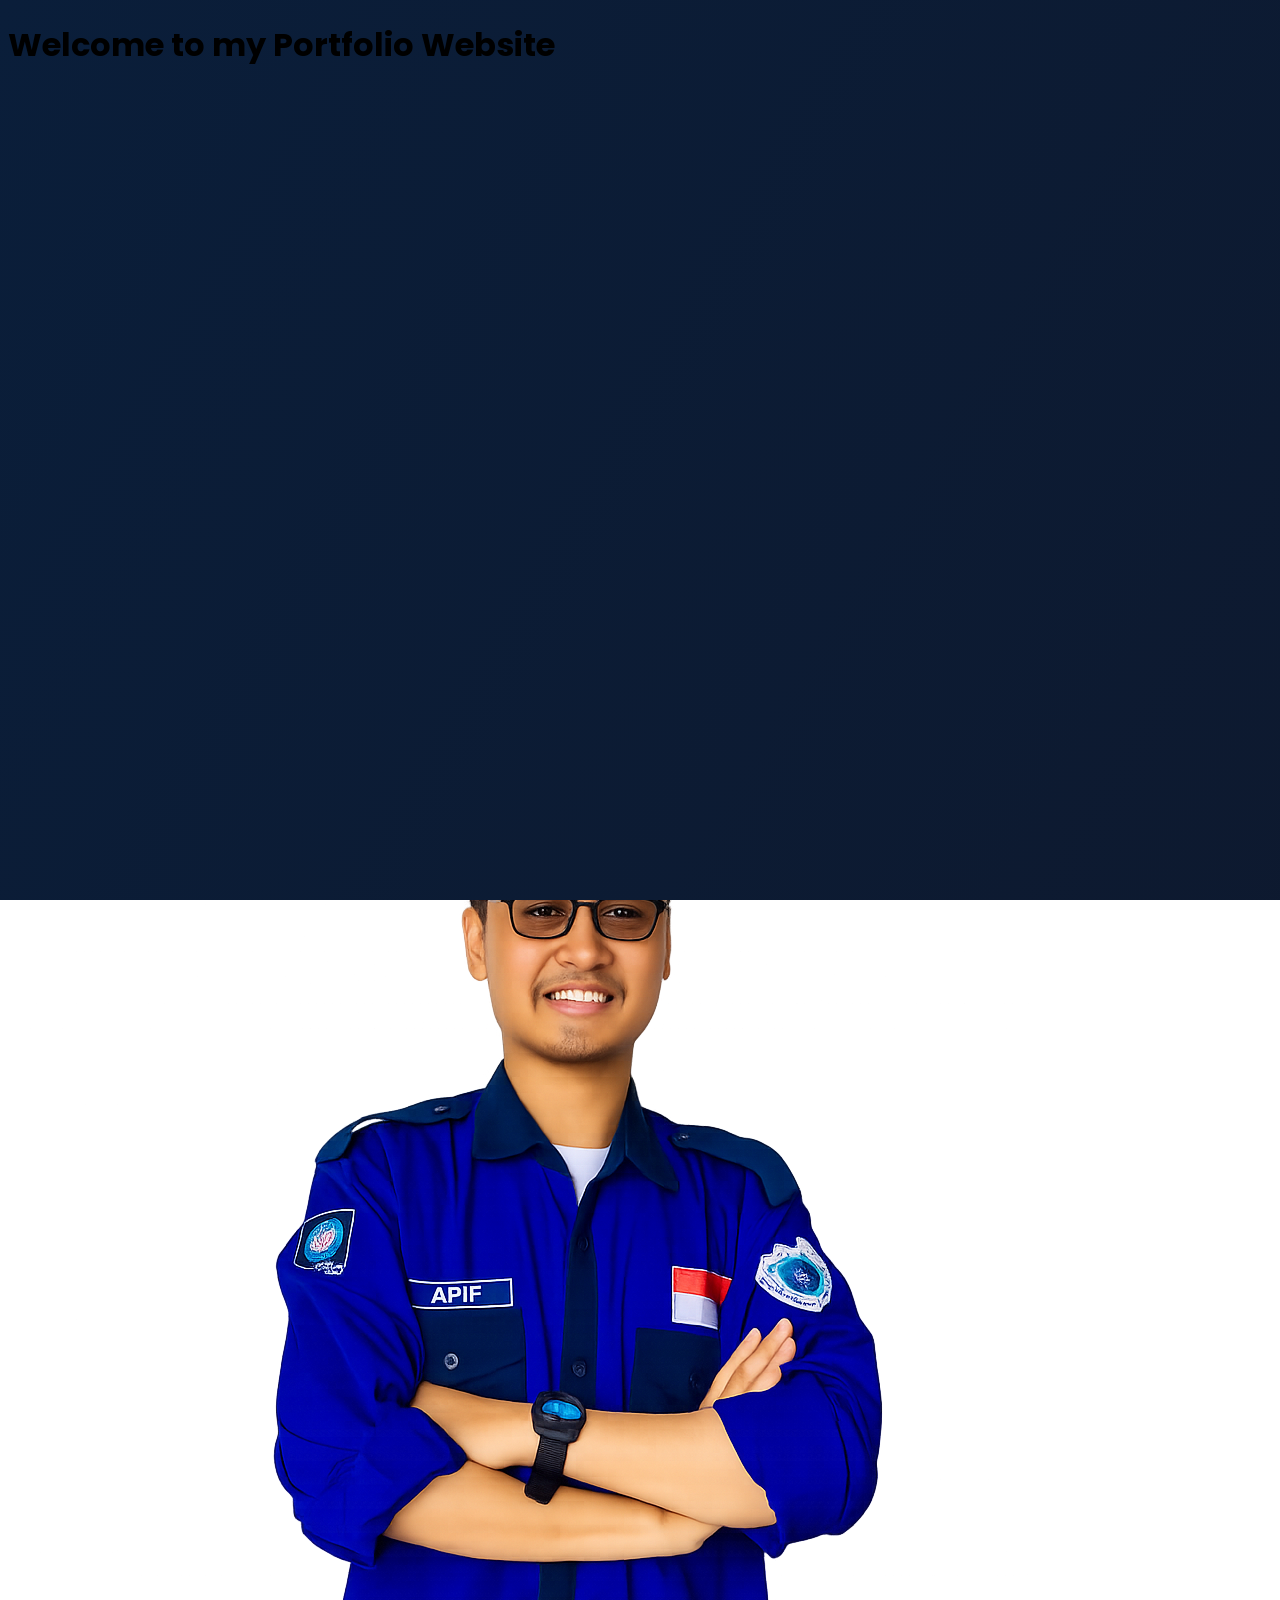
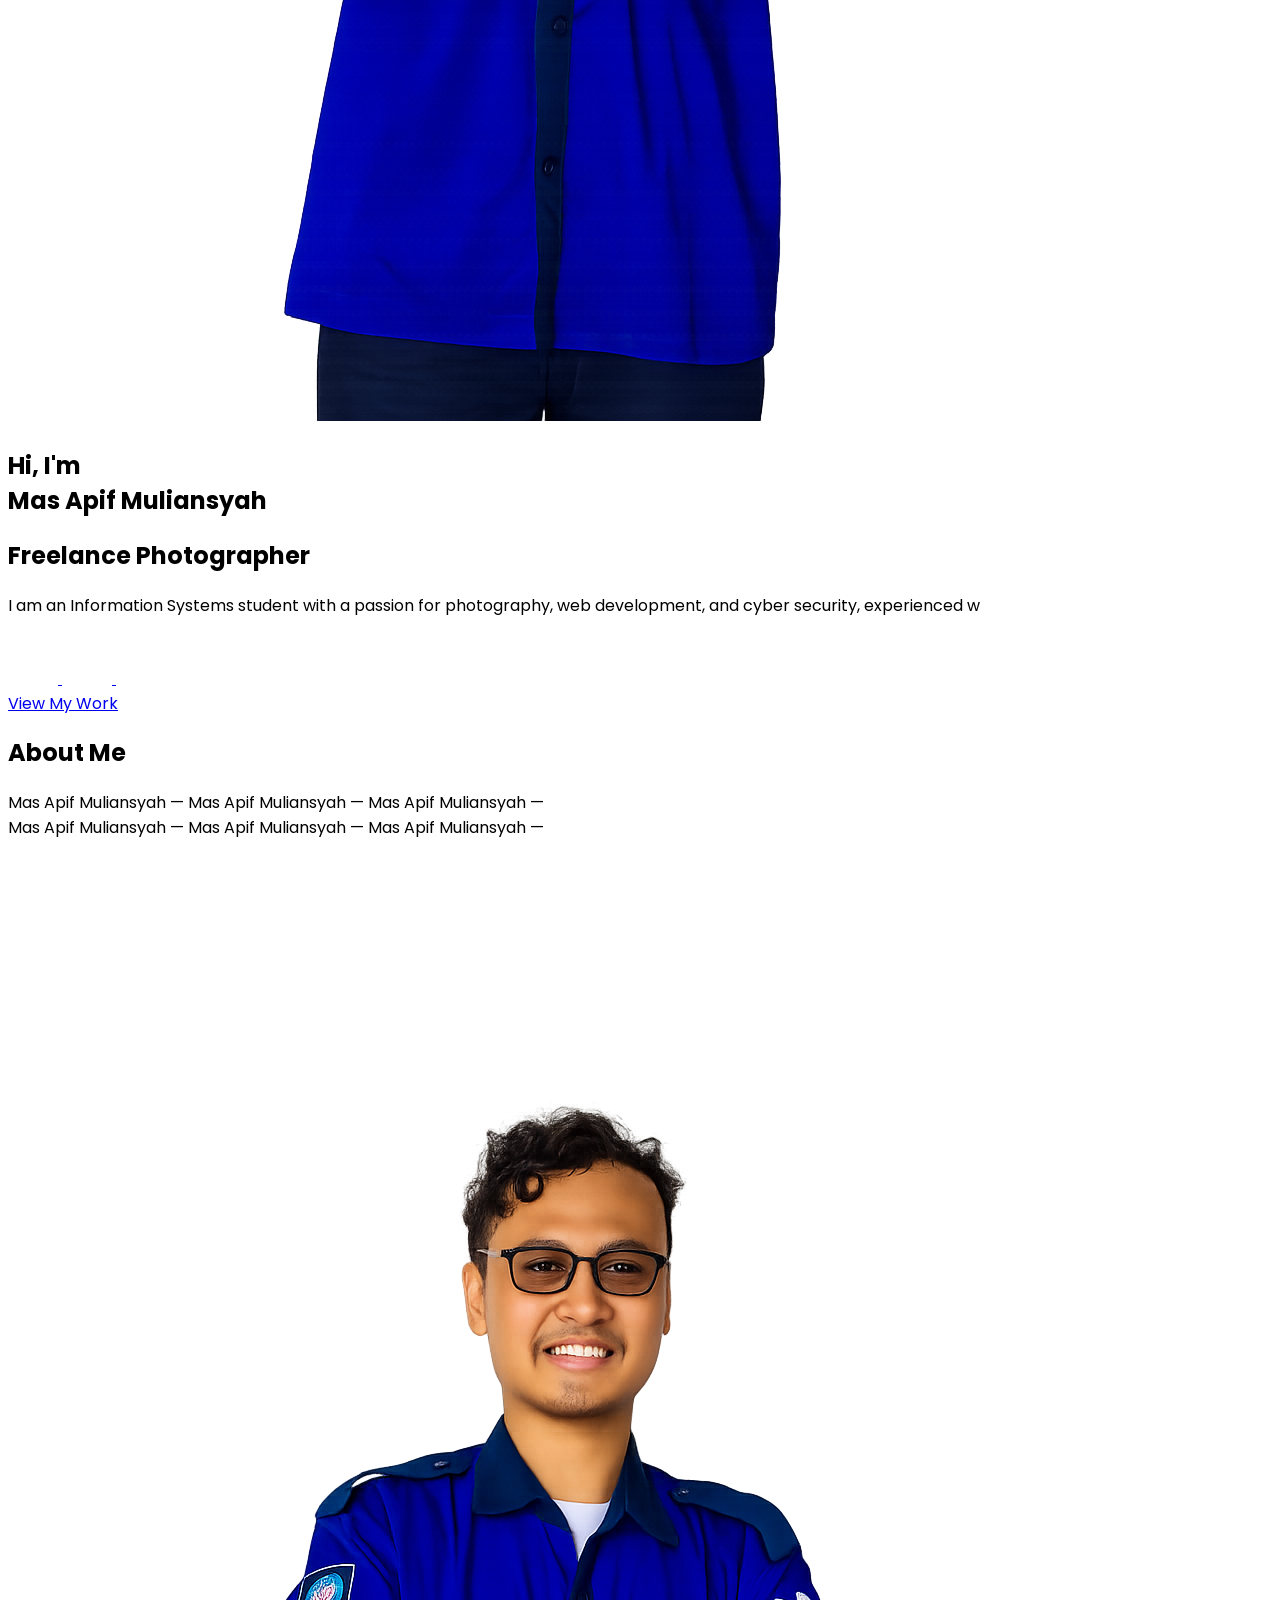
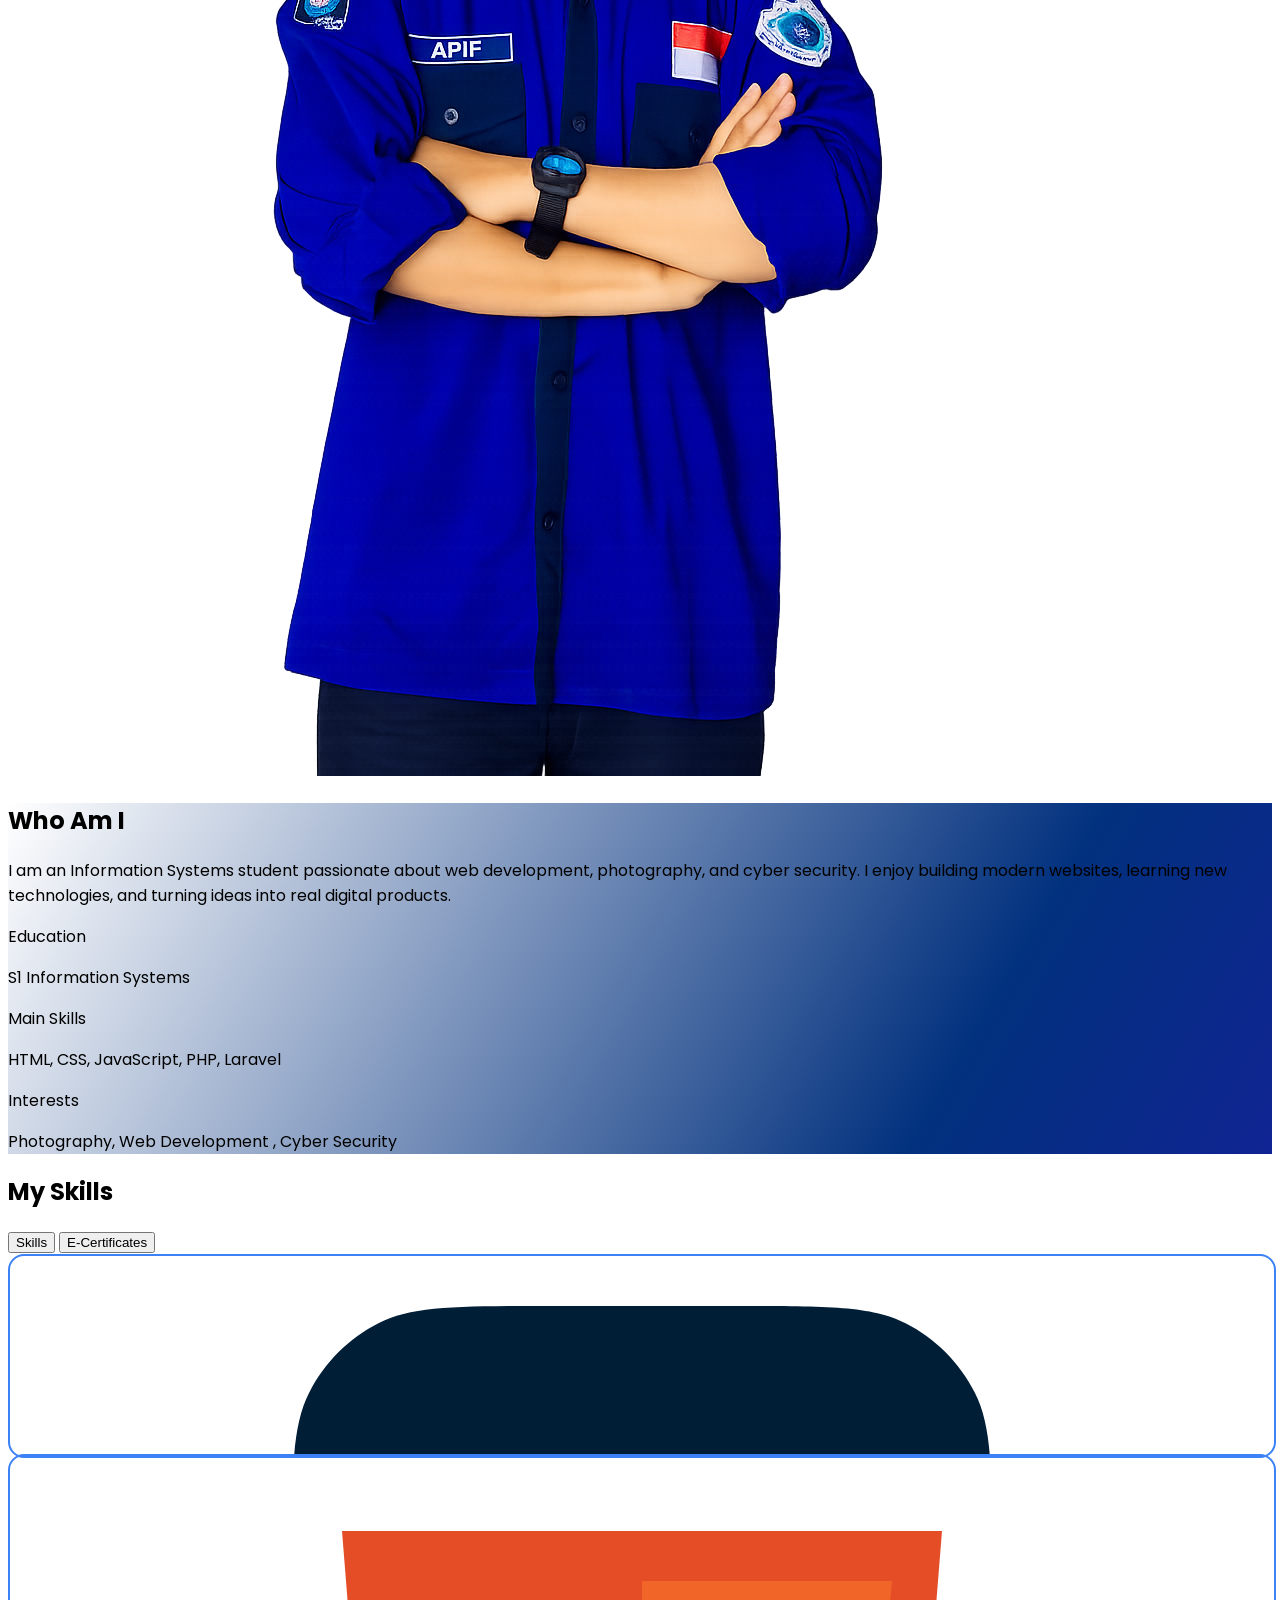
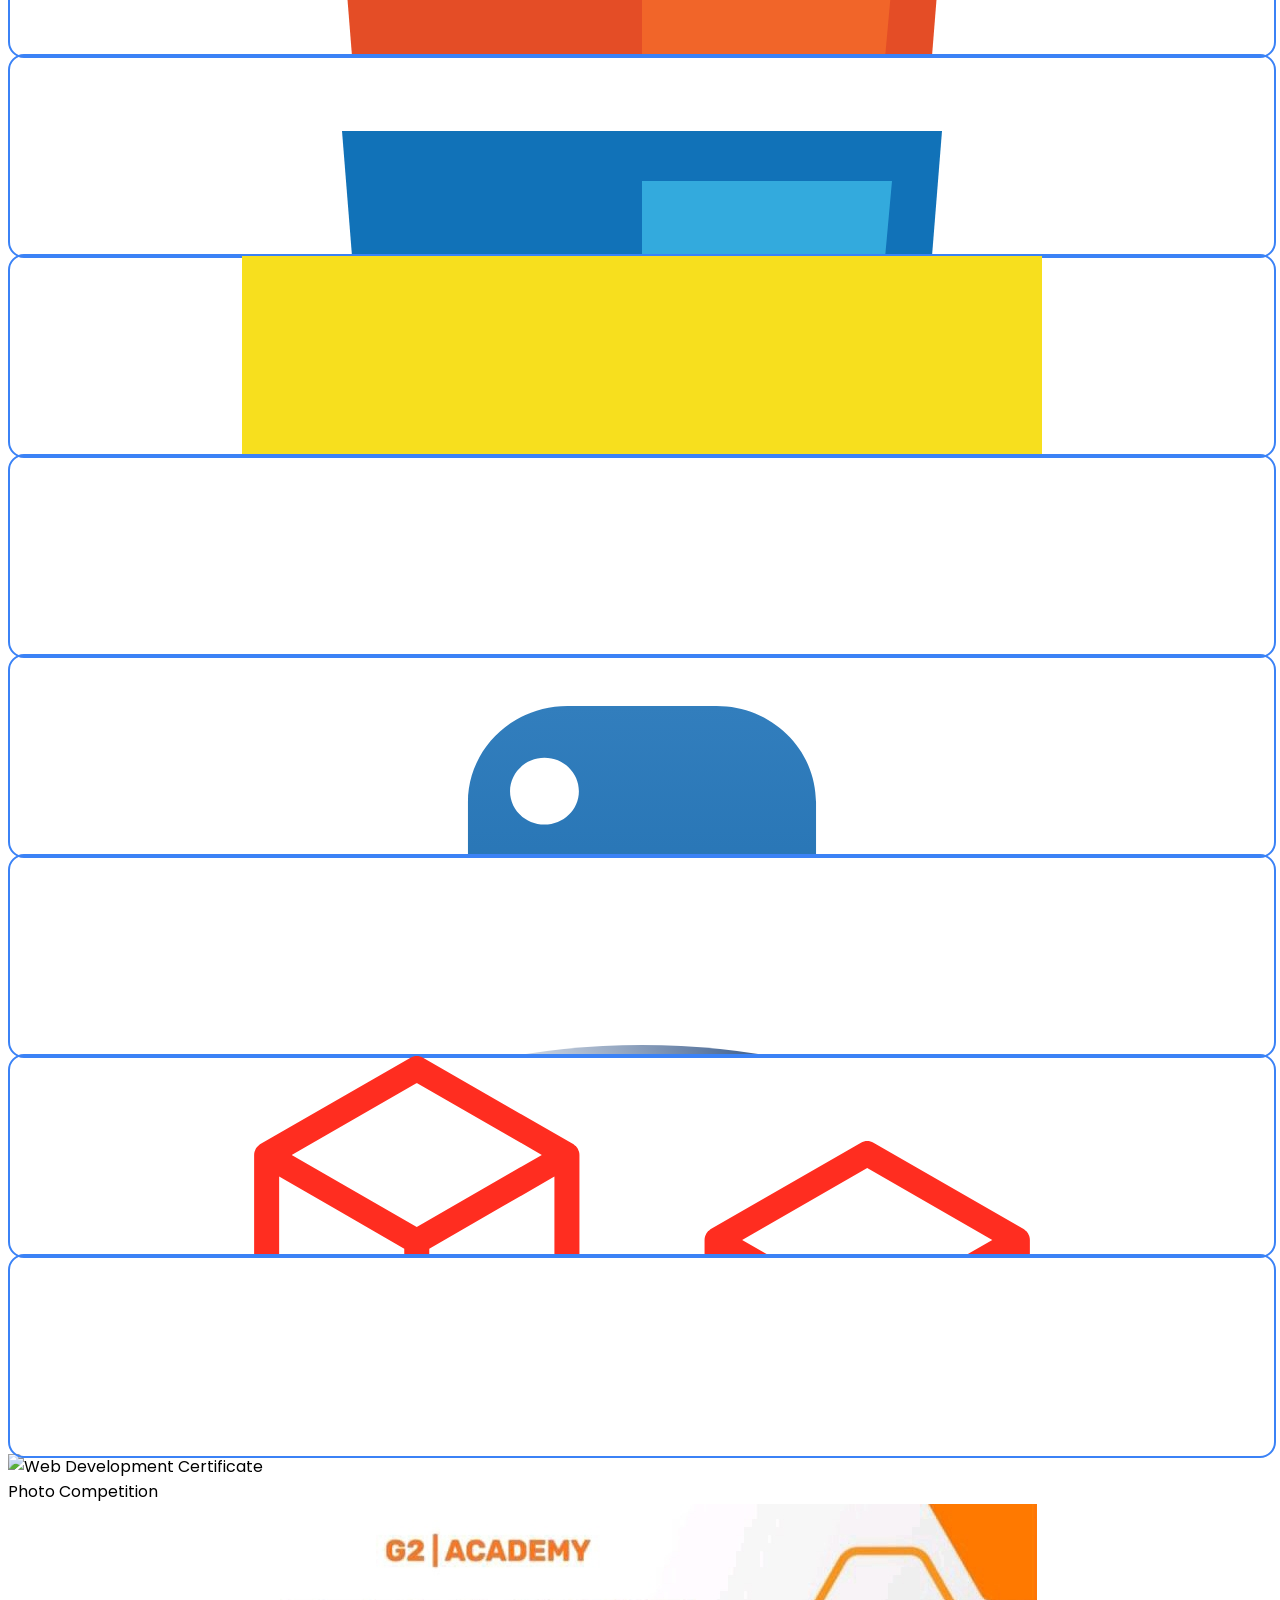
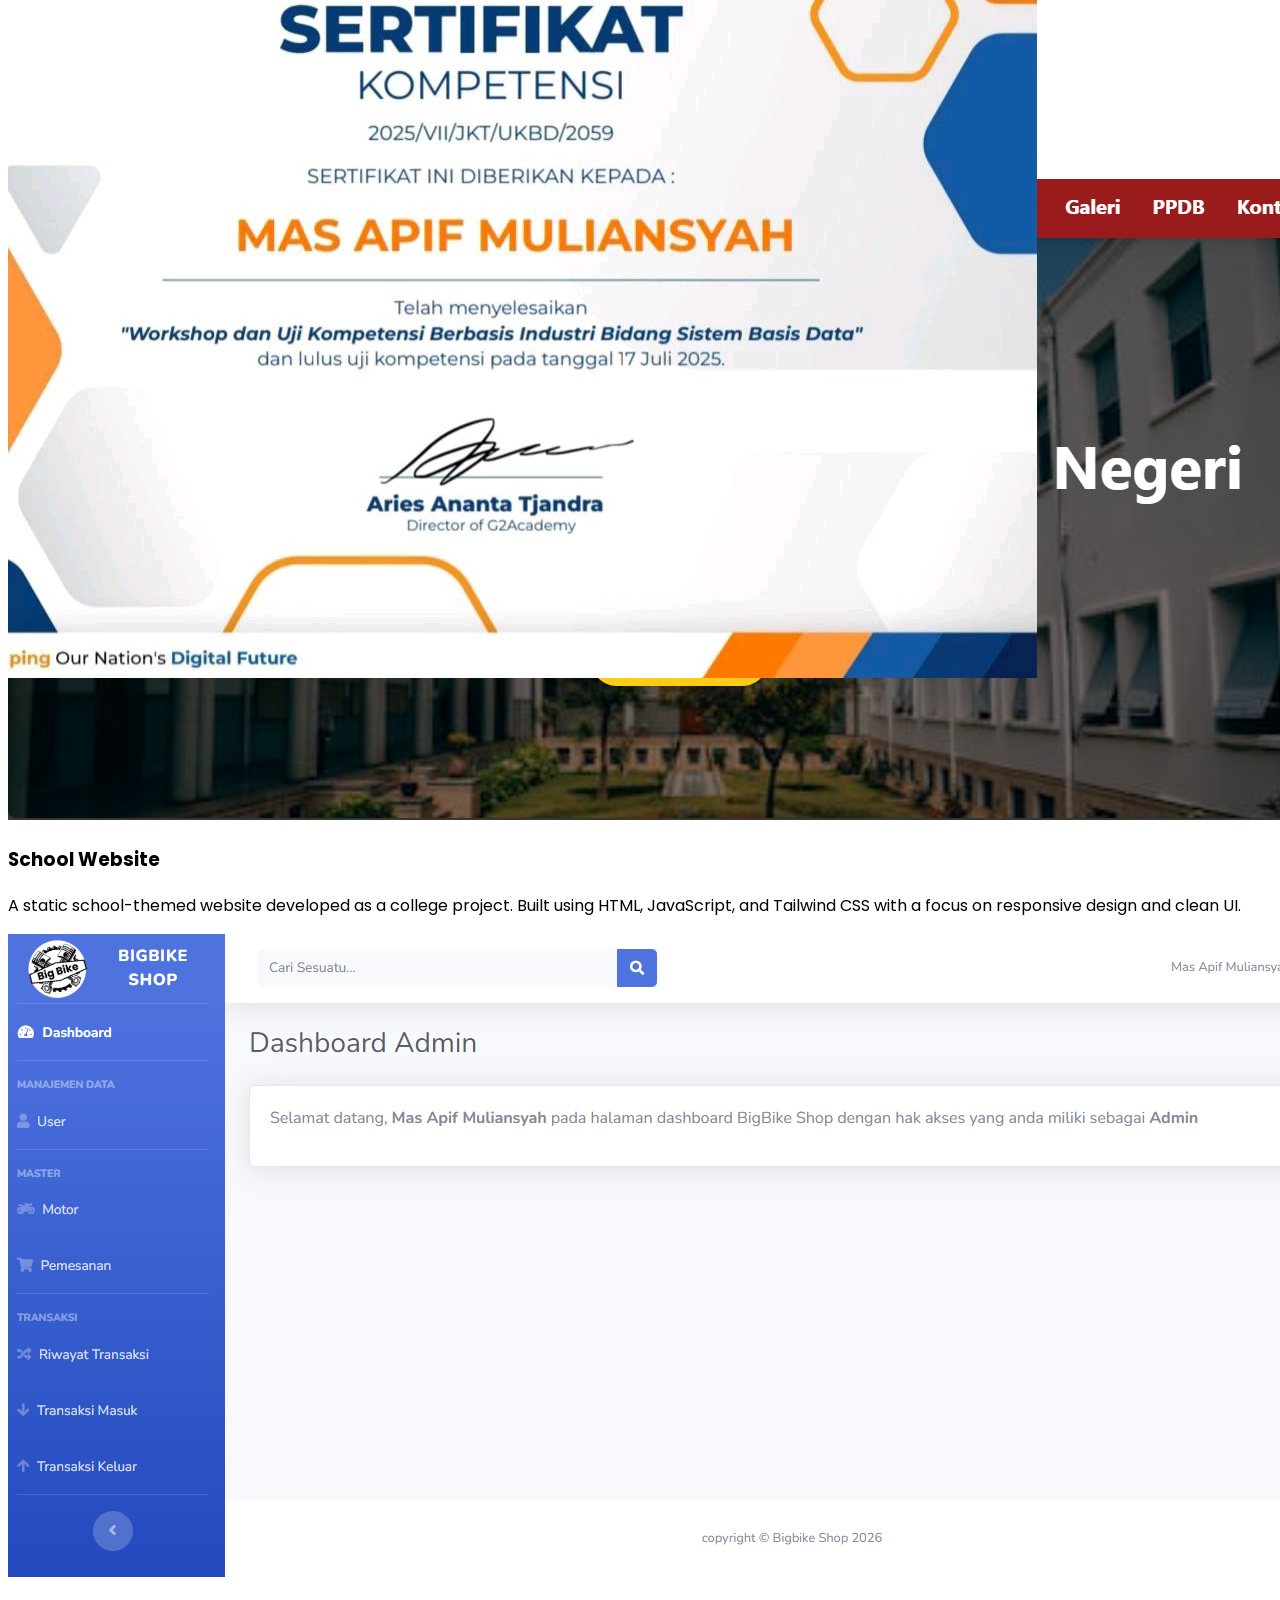
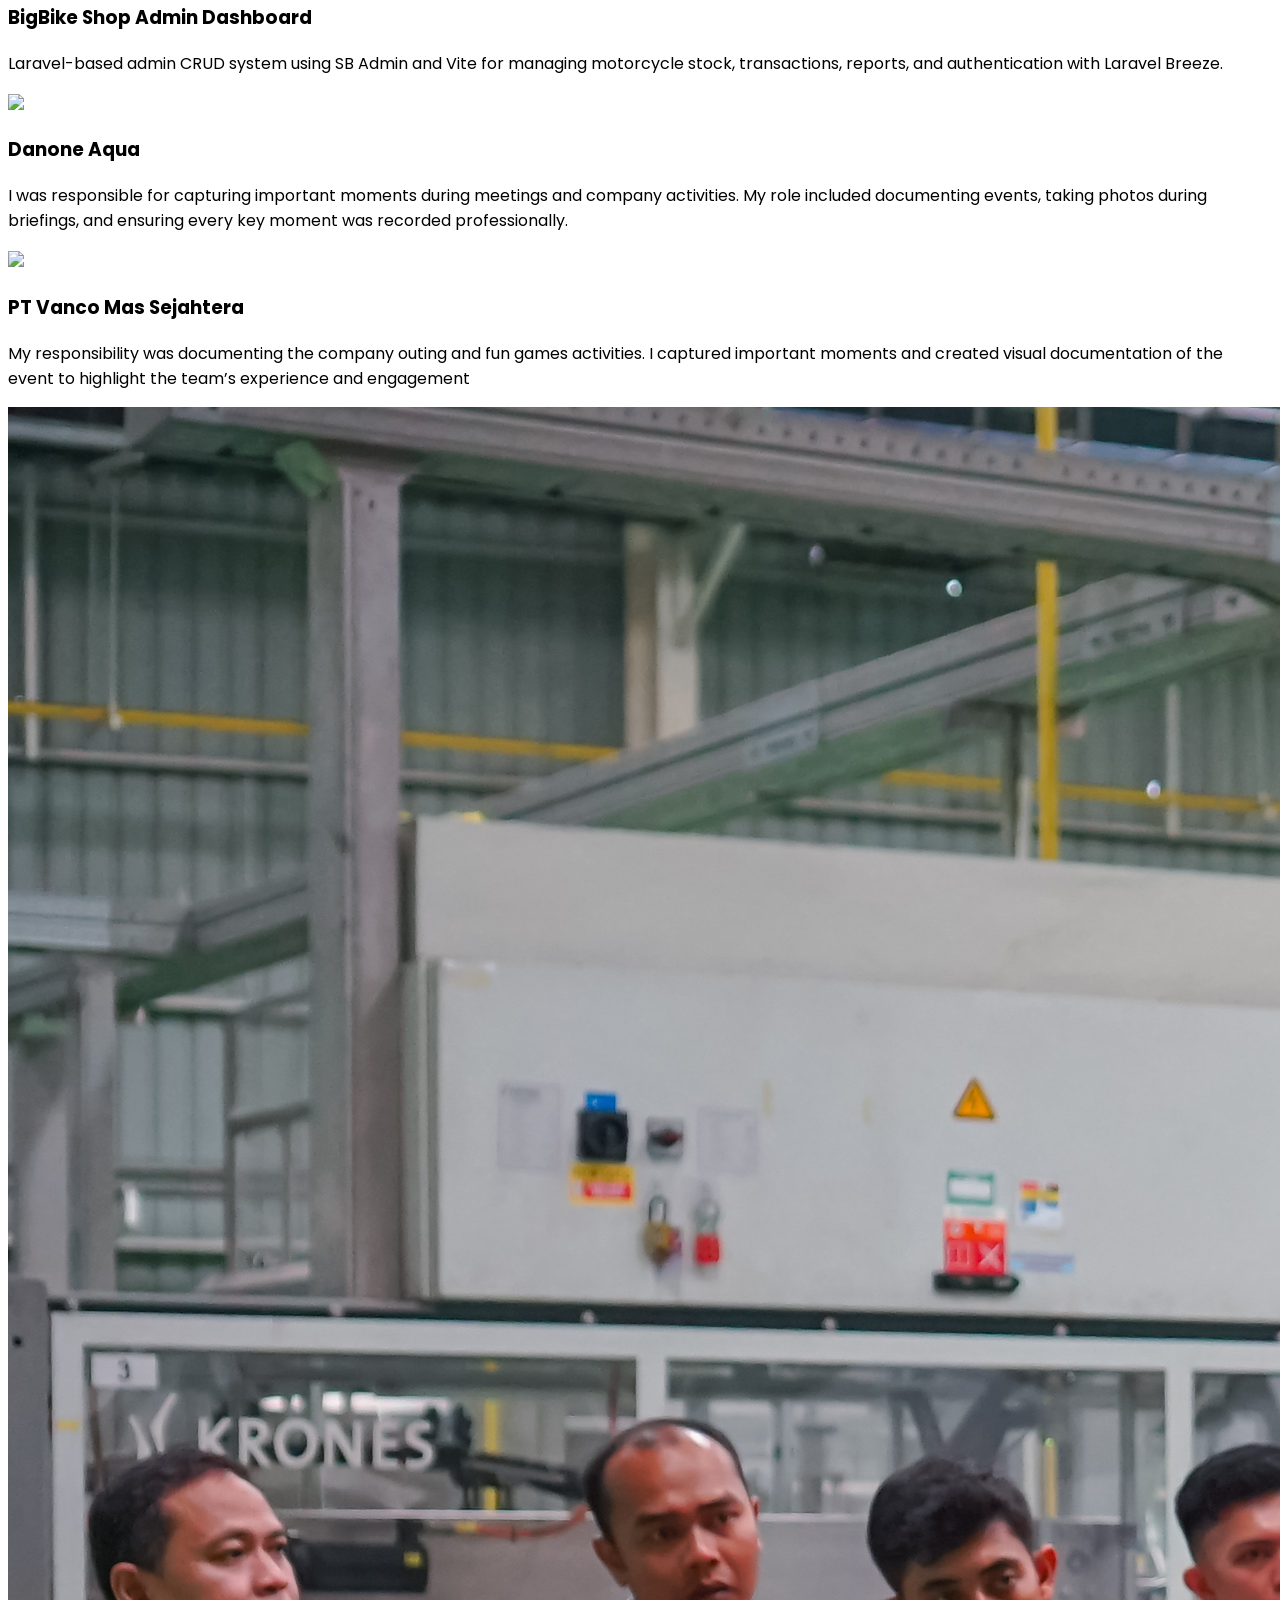
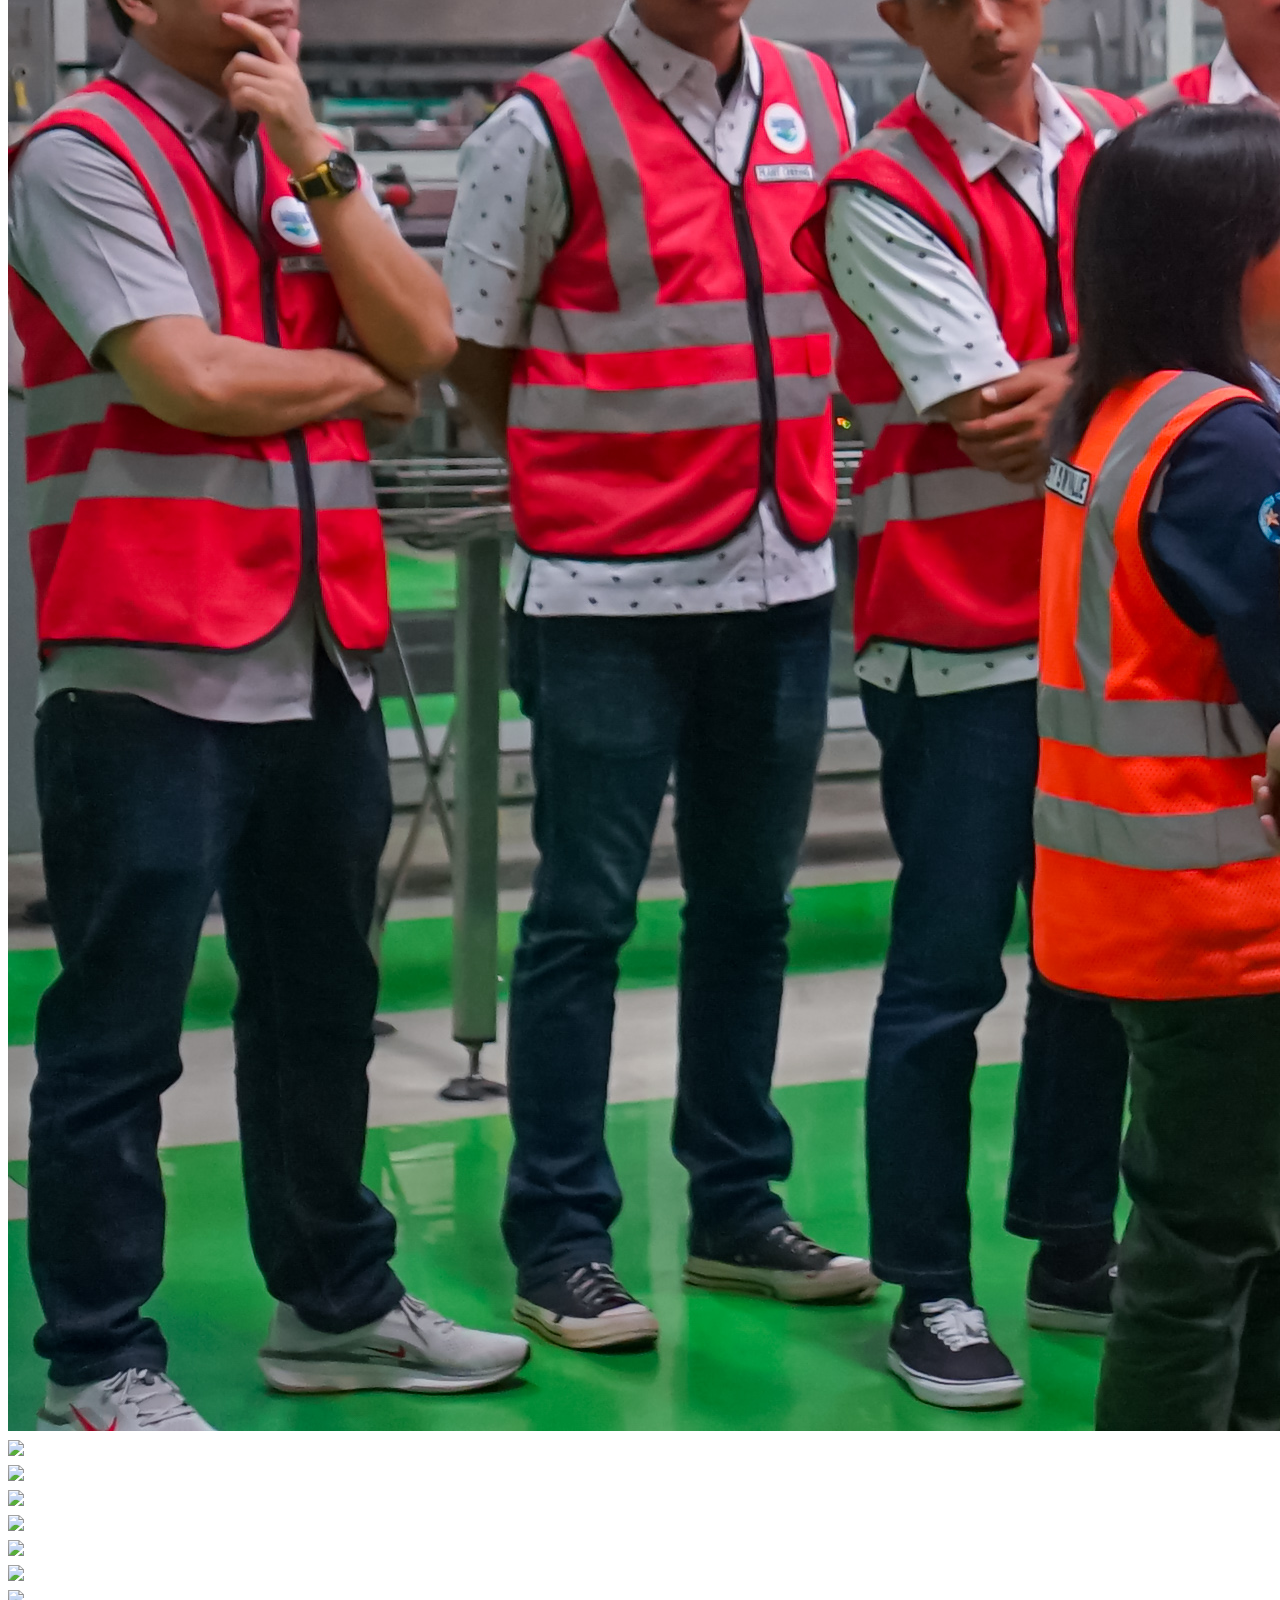
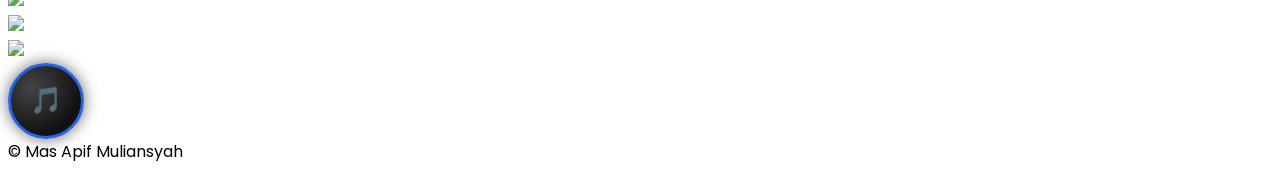
==== index.html @ ccbcc61d "first commit" ====
<!doctype html>
<html lang="en">
  <head>
    <meta charset="UTF-8" />
    <meta name="viewport" content="width=device-width, initial-scale=1.0" />
    <title>Portofolio Saya</title>

    <!-- Tailwind CDN -->
    <script src="https://cdn.tailwindcss.com"></script>
    <script>
      tailwind.config = {
        darkMode: "class",
      };
    </script>

    <!-- CSS sendiri -->
    <link rel="stylesheet" href="style.css" />

    <!--LINK CDN AOS-->
    <link href="https://unpkg.com/aos@2.3.4/dist/aos.css" rel="stylesheet" />
    <!--LINK CDN AOS END-->

    <!-- Font -->
    <link
      href="https://fonts.googleapis.com/css2?family=Poppins:wght@300;400;600;700&display=swap"
      rel="stylesheet"
    />
  </head>
  <body
    class="bg-white text-gray-900 dark:bg-neutral-900 dark:text-white transition-colors duration-500"
  >
    <!-- SPLASH SCREEN -->
    <div
      id="splash"
      class="fixed inset-0 z-[9999] flex flex-col items-center justify-center overflow-hidden"
    >
      <!-- Background animasi -->
      <div class="absolute inset-0 splash-bg"></div>

      <!-- Lingkaran pulsate -->
      <div
        class="w-24 h-24 rounded-full bg-white/10 animate-pulse shadow-lg mb-8 z-10"
      ></div>

      <!-- Tulisan -->
      <h1
        class="text-white text-2xl md:text-4xl font-bold opacity-0 z-10"
        id="splashText"
      >
        Welcome to my Portfolio Website
      </h1>
    </div>

    <div class="fixed top-5 w-full flex justify-center z-50">
      <nav
        id="navbar"
        class="fixed top-6 left-1/2 -translate-x-1/2 z-50 bg-neutral-900/80 backdrop-blur-lg border border-white/10 shadow-xl rounded-2xl px-6 py-3 w-[90%] max-w-5xl transition-transform duration-300"
      >
        <div class="flex justify-between items-center">
          <!-- Logo -->
          <a href="#" class="leading-none">
            <h1 class="text-l font-bold text-blue-800 leading-none">
              Mas Apif Muliansyah
            </h1>
            <p class="text-sm font-semibold text-white">Portofolio</p>
          </a>

          <!-- Menu Desktop -->
          <div class="flex justify-between items-center">
            <ul
              class="hidden md:flex space-x-8 items-center gap-2 bg-white/5 backdrop-blur-sm px-2 py-2 rounded-full border border-white/10 text-white"
            >
              <li>
                <a href="#home" class="hover:text-blue-800 transition">Home</a>
              </li>
              <li>
                <a href="#about" class="hover:text-blue-800 transition"
                  >About</a
                >
              </li>
              <li>
                <a href="#skills" class="hover:text-blue-800 transition"
                  >Skills</a
                >
              </li>
              <li>
                <a href="#projects" class="hover:text-blue-800 transition"
                  >Projects</a
                >
              </li>
            </ul>
          </div>

          <!-- CTA Desktop -->
          <a
            href="mailto:masapif8@gmail.com"
            class="hidden md:block bg-cyan-500 hover:bg-cyan-600 px-5 py-2 rounded-full transition"
          >
            Contact
          </a>

          <!-- DARK MODE TOGGLE DESKTOP -->
          <button
            id="themeToggle"
            class="hidden md:flex items-center justify-center w-10 h-10 rounded-full bg-black/10 dark:bg-white/10 border border-black/10 dark:border-white/20 transition"
          >
            <span id="themeIcon">🌙</span>
          </button>

          <!-- Hamburger -->
          <button id="menu-btn" class="md:hidden text-2xl">☰</button>
        </div>

        <!-- Mobile Menu -->
        <div id="mobile-menu" class="hidden md:hidden pt-5">
          <ul
            class="flex flex-col text-center gap-5 pb-3 bg-white/70 dark:bg-white/5 backdrop-blur-lg border border-gray-300 dark:border-white/10 rounded-2xl p-6 text-gray-800 dark:text-white"
          >
            <li>
              <a
                href="#home"
                class="hover:text-blue-800 font-semibold transition"
              >
                Home
              </a>
            </li>
            <li>
              <a
                href="#about"
                class="hover:text-blue-800 font-semibold transition"
              >
                About
              </a>
            </li>
            <li>
              <a
                href="#skills"
                class="hover:text-blue-800 font-semibold transition"
              >
                Skills
              </a>
            </li>
            <li>
              <a
                href="#projects"
                class="hover:text-blue-800 font-semibold transition"
              >
                Projects
              </a>
            </li>

            <!-- Contact Button -->
            <a
              href="mailto:masapif8@gmail.com"
              class="bg-cyan-500 hover:bg-cyan-600 text-white px-5 py-2 rounded-full w-fit mx-auto transition"
            >
              Contact
            </a>

            <!-- Toggle Theme -->
            <button
              id="themeToggleMobile"
              class="flex items-center gap-2 bg-white/80 dark:bg-white/10 border border-gray-300 dark:border-white/20 px-5 py-2 rounded-full w-fit mx-auto hover:scale-105 transition"
            >
              Theme <span id="themeIconMobile">🌙</span>
            </button>
          </ul>
        </div>
      </nav>
    </div>

    <section id="home" class="min-h-screen flex items-center px-6 pt-32">
      <div class="max-w-6xl mx-auto grid md:grid-cols-2 gap-12 items-center">
        <!-- FOTO DULU (order 1 mobile, order 2 desktop) -->
        <div class="flex justify-center order-1 md:order-2">
          <div class="relative">
            <!-- Glow -->
            <div
              class="absolute -inset-6 bg-blue-800/20 blur-2xl rounded-2xl"
            ></div>

            <!-- Card miring -->
            <div
              class="relative bg-gray-900 p-3 rounded-2xl shadow-2xl rotate-6 hover:rotate-0 transition duration-500"
            >
              <img
                src="assets/img/myfoto.png"
                class="w-64 md:w-80 h-[420px] object-cover rounded-2xl grayscale hover:grayscale-0 transition duration-700 hover:scale-105"
              />
            </div>
          </div>
        </div>

        <!-- TEXT KEDUA (order 2 mobile, order 1 desktop) -->
        <div class="order-2 md:order-1">
          <h1 class="text-4xl md:text-6xl font-bold leading-tight">
            Hi, I'm <br />
            <span class="text-blue-800">Mas Apif Muliansyah</span>
          </h1>

          <h2 class="text-xl md:text-2xl mt-4 text-cyan-500 font-bold">
            Freelance Photographer
          </h2>

          <div data-aos="fade-right">
            <p
              id="typing"
              class="mt-6 text-gray-800 dark:text-gray-300 leading-relaxed max-w-lg"
              data-text="I am an Information Systems student with a passion for photography, web development, and cyber security, experienced with Adobe Lightroom and Laravel."
            ></p>
          </div>

          <!-- Social -->
          <div class="flex gap-4 mt-8">
            <a
              href="https://www.instagram.com/apf.mediaa?igsh=MTB6djdpNTBjMnJrZg%3D%3D"
              class="w-16 h-16 rounded-full border border-gray-400 dark:border-white/20 bg-white/70 dark:bg-white/10 backdrop-blur-md shadow-sm dark:shadow-none flex items-center justify-center hover:scale-110 hover:shadow-md hover:bg-white/80 dark:hover:bg-white/20 transition duration-300"
            >
              <img
                src="assets/icons/icons8-instagram-50.png"
                class="w-7 invert dark:invert-0"
              />
            </a>

            <a
              href="https://www.linkedin.com/authwall?trk=bf&trkInfo=AQGlF27yCxxufwAAAZxS8CH42XzwMG9PNHPnE_wrxIorLsCsZpp7Uv-izxZoPnQlMpJR2UaLJuyc10bs-ob5Rx7kyD8pHERH9j9JTnA8JpM53PJfJIiZkAncvSkkVNU4BDc9FLg=&original_referer=&sessionRedirect=https%3A%2F%2Fwww.linkedin.com%2Fin%2Fmas-apif-muliansyah%3Futm_source%3Dshare%26utm_campaign%3Dshare_via%26utm_content%3Dprofile%26utm_medium%3Dandroid_app"
              class="w-16 h-16 rounded-full border border-gray-400 dark:border-white/20 bg-white/70 dark:bg-white/10 backdrop-blur-md shadow-sm dark:shadow-none flex items-center justify-center hover:scale-110 hover:shadow-md hover:bg-white/80 dark:hover:bg-white/20 transition duration-300"
            >
              <img
                src="assets/icons/icons8-linkedin-50.png"
                class="w-7 invert dark:invert-0"
              />
            </a>

            <a
              href="https://github.com/Apif25"
              class="w-16 h-16 rounded-full border border-gray-400 dark:border-white/20 bg-white/70 dark:bg-white/10 backdrop-blur-md shadow-sm dark:shadow-none flex items-center justify-center hover:scale-110 hover:shadow-md hover:bg-white/80 dark:hover:bg-white/20 transition duration-300"
            >
              <img
                src="assets/icons/icons8-github-50.png"
                class="w-7 invert dark:invert-0"
              />
            </a>
          </div>

          <a
            href="#projects"
            class="inline-block mt-8 px-8 py-4 rounded-2xl bg-cyan-400 text-black font-bold shadow-lg shadow-blue-800/20 hover:scale-105 hover:shadow-blue-800/60 transition duration-300"
          >
            View My Work
          </a>
        </div>
      </div>
    </section>

    <section
      id="about"
      class="min-h-screen flex flex-col items-center justify-center overflow-hidden px-6 mt-32 md:mt-0"
    >
      <!-- TITLE -->
      <h1 class="text-4xl md:text-5xl font-bold mb-20 text-center">About Me</h1>

      <div class="relative w-full flex items-center justify-center">
        <!-- TEXT BELAKANG GERAK -->
        <div class="absolute w-full overflow-hidden whitespace-nowrap">
          <div
            class="marquee text-[120px] md:text-[180px] font-bold text-black/10 dark:text-white/5"
          >
            Mas Apif Muliansyah — Mas Apif Muliansyah — Mas Apif Muliansyah —
          </div>
          <div
            class="marquee2 text-[120px] md:text-[180px] font-bold text-black/10 dark:text-white/5"
          >
            Mas Apif Muliansyah — Mas Apif Muliansyah — Mas Apif Muliansyah —
          </div>
        </div>

        <!-- FOTO TENGAH -->
        <img
          src="assets/img/myfoto.png"
          class="relative w-72 md:w-96 h-[480px] object-cover rounded-2xl z-10"
        />
      </div>

      <!-- ABOUT CARD -->
      <div class="mt-24 max-w-3xl mx-auto">
        <!-- WRAPPER BORDER ANIMASI -->
        <div class="animated-border rounded-3xl p-[2px]">
          <!-- CARD ASLI KAMU (tidak diubah) -->
          <div
            class="bg-white/80 dark:bg-black/70 backdrop-blur-xl rounded-3xl p-10 border border-black/10 dark:border-white/10 shadow-lg dark:shadow-none"
          >
            <h2 class="text-2xl md:text-3xl font-bold mb-6 text-center">
              Who Am I
            </h2>

            <p class="text-gray-800 dark:text-gray-300 leading-relaxed">
              I am an Information Systems student passionate about web
              development, photography, and cyber security. I enjoy building
              modern websites, learning new technologies, and turning ideas into
              real digital products.
            </p>

            <div class="grid md:grid-cols-3 gap-8 mt-10 text-center">
              <div>
                <p class="text-cyan-400 font-semibold">Education</p>
                <p
                  class="class"
                  ="text-gray-800 dark:text-gray-300 leading-relaxed mt-2"
                >
                  S1 Information Systems
                </p>
              </div>

              <div>
                <p class="text-cyan-400 font-semibold">Main Skills</p>
                <p
                  class="class"
                  ="text-gray-800 dark:text-gray-300 leading-relaxed mt-2"
                >
                  HTML, CSS, JavaScript, PHP, Laravel
                </p>
              </div>

              <div>
                <p class="text-cyan-400 font-semibold">Interests</p>
                <p
                  class="text-gray-800 dark:text-gray-300 leading-relaxed mt-2"
                >
                  Photography, Web Development , Cyber Security
                </p>
              </div>
            </div>
          </div>
        </div>
      </div>
    </section>

    <section id="skills" class="py-24 px-6">
      <div class="max-w-6xl mx-auto">
        <h2 class="text-3xl md:text-4xl font-bold text-center mb-12">
          My Skills
        </h2>

        <!-- TAB BUTTON -->
        <div class="flex justify-center mb-12">
          <div class="relative bg-neutral-800 p-1 rounded-xl flex gap-1">
            <!-- SLIDING BLUE BACKGROUND -->
            <span
              id="tabIndicator"
              class="absolute top-1 left-1 w-28 h-10 rounded-lg transition-all duration-300 animated-blue"
            >
            </span>

            <button
              onclick="showTab('skillsTab')"
              id="btnSkills"
              class="relative z-10 w-28 h-10 text-white font-medium"
            >
              Skills
            </button>

            <button
              onclick="showTab('certTab')"
              id="btnCert"
              class="relative z-10 w-28 h-10 text-white font-medium"
            >
              E-Certificates
            </button>
          </div>
        </div>

        <!-- ================= TAB 1 SKILLS GRID ================= -->
        <div
          id="skillsTab"
          class="grid grid-cols-2 sm:grid-cols-3 md:grid-cols-4 lg:grid-cols-5 gap-4 md:gap-6"
        >
          <!-- Flip Card Items -->
          <div class="flip-card aspect-square" onclick="flipCard(this)">
            <div class="flip-card-inner">
              <div class="flip-card-front">
                <img
                  src="assets/icons/adobe-lightroom-svgrepo-com.svg"
                  alt="Adobe Lightroom"
                  class="w-full h-full object-contain p-4"
                />
              </div>
              <div class="flip-card-back">
                <span
                  class="text-white text-sm sm:text-base md:text-lg font-semibold px-2 text-center"
                  >Adobe Lightroom</span
                >
              </div>
            </div>
          </div>

          <div class="flip-card aspect-square" onclick="flipCard(this)">
            <div class="flip-card-inner">
              <div class="flip-card-front">
                <img
                  src="assets/icons/html-5-svgrepo-com.svg"
                  alt="HTML5"
                  class="w-full h-full object-contain p-4"
                />
              </div>
              <div class="flip-card-back">
                <span
                  class="text-white text-sm sm:text-base md:text-lg font-semibold px-2 text-center"
                  >HTML</span
                >
              </div>
            </div>
          </div>

          <div class="flip-card aspect-square" onclick="flipCard(this)">
            <div class="flip-card-inner">
              <div class="flip-card-front">
                <img
                  src="assets/icons/css-3-svgrepo-com.svg"
                  alt="CSS3"
                  class="w-full h-full object-contain p-4"
                />
              </div>
              <div class="flip-card-back">
                <span
                  class="text-white text-sm sm:text-base md:text-lg font-semibold px-2 text-center"
                  >CSS</span
                >
              </div>
            </div>
          </div>

          <div class="flip-card aspect-square" onclick="flipCard(this)">
            <div class="flip-card-inner">
              <div class="flip-card-front">
                <img
                  src="assets/icons/javascript-svgrepo-com.svg"
                  alt="JavaScript"
                  class="w-full h-full object-contain p-4"
                />
              </div>
              <div class="flip-card-back">
                <span
                  class="text-white text-sm sm:text-base md:text-lg font-semibold px-2 text-center"
                  >Javascript</span
                >
              </div>
            </div>
          </div>

          <div class="flip-card aspect-square" onclick="flipCard(this)">
            <div class="flip-card-inner">
              <div class="flip-card-front">
                <img
                  src="assets/icons/mysql-logo-svgrepo-com.svg"
                  alt="MySQL"
                  class="w-full h-full object-contain p-4"
                />
              </div>
              <div class="flip-card-back">
                <span
                  class="text-white text-sm sm:text-base md:text-lg font-semibold px-2 text-center"
                  >MySQL</span
                >
              </div>
            </div>
          </div>

          <div class="flip-card aspect-square" onclick="flipCard(this)">
            <div class="flip-card-inner">
              <div class="flip-card-front">
                <img
                  src="assets/icons/python-svgrepo-com.svg"
                  alt="Python"
                  class="w-full h-full object-contain p-4"
                />
              </div>
              <div class="flip-card-back">
                <span
                  class="text-white text-sm sm:text-base md:text-lg font-semibold px-2 text-center"
                  >Python</span
                >
              </div>
            </div>
          </div>

          <div class="flip-card aspect-square" onclick="flipCard(this)">
            <div class="flip-card-inner">
              <div class="flip-card-front">
                <img
                  src="assets/icons/php-svgrepo-com.svg"
                  alt="PHP"
                  class="w-full h-full object-contain p-4"
                />
              </div>
              <div class="flip-card-back">
                <span
                  class="text-white text-sm sm:text-base md:text-lg font-semibold px-2 text-center"
                  >PHP</span
                >
              </div>
            </div>
          </div>

          <div class="flip-card aspect-square" onclick="flipCard(this)">
            <div class="flip-card-inner">
              <div class="flip-card-front">
                <img
                  src="assets/icons/laravel-svgrepo-com.svg"
                  alt="Laravel"
                  class="w-full h-full object-contain p-4"
                />
              </div>
              <div class="flip-card-back">
                <span
                  class="text-white text-sm sm:text-base md:text-lg font-semibold px-2 text-center"
                  >Laravel</span
                >
              </div>
            </div>
          </div>

          <div class="flip-card aspect-square" onclick="flipCard(this)">
            <div class="flip-card-inner">
              <div class="flip-card-front">
                <img
                  src="assets/icons/tailwind-svgrepo-com.svg"
                  alt="Tailwind CSS"
                  class="w-full h-full object-contain p-4"
                />
              </div>
              <div class="flip-card-back">
                <span
                  class="text-white text-sm sm:text-base md:text-lg font-semibold px-2 text-center"
                  >Tailwind CSS</span
                >
              </div>
            </div>
          </div>
        </div>

        <!-- ================= TAB 2 CERTIFICATE GRID ================= -->
        <div
          id="certTab"
          class="grid grid-cols-1 sm:grid-cols-2 lg:grid-cols-3 gap-6 md:gap-8 hidden"
        >
          <div
            class="group relative border border-blue-500 rounded-2xl overflow-hidden aspect-video"
          >
            <img
              src="assets/img/sertifikat foto.jpg"
              alt="Web Development Certificate"
              class="w-full h-full object-cover group-hover:scale-110 transition duration-500"
            />
            <div
              class="absolute inset-0 bg-blue-600/90 flex items-center justify-center opacity-0 group-hover:opacity-100 transition"
            >
              <span
                class="text-white text-base md:text-lg font-semibold px-4 text-center"
                >Photo Competition</span
              >
            </div>
          </div>

          <div
            class="group flip-card relative border border-blue-500 rounded-2xl overflow-hidden aspect-video"
          >
            <div class="flip-inner">
              <!-- FRONT IMAGE -->
              <div class="flip-front">
                <img
                  src="assets/img/sertif basdat1.jpg"
                  alt="Certificate"
                  class="w-full h-full object-cover"
                />
              </div>

              <!-- BACK IMAGE (gambar ketika di flip) -->
              <div class="flip-back">
                <img
                  src="assets/img/sertif basdat2.jpg"
                  alt="Certificate Full"
                  class="w-full h-full object-cover"
                />
              </div>
            </div>
          </div>
        </div>
      </div>
    </section>

    <section id="projects" class="py-24 overflow-hidden">
      <h2 class="text-4xl font-bold text-center mb-14">My Projects</h2>

      <!-- 3 PROJECT UNGGULAN (STATIC) -->
      <div class="grid md:grid-cols-3 gap-8 mb-16">
        <!-- CARD 1 -->
        <div
          class="bg-neutral-900 border border-blue-500 rounded-2xl overflow-hidden shadow-lg transition duration-300"
        >
          <img
            src="assets/img/Website Sekolah.png"
            class="w-full h-48 object-cover"
          />
          <div class="p-6">
            <h3 class="text-xl font-bold mb-2 text-white drop-shadow-md">
              School Website
            </h3>
            <p class="text-gray-400 text-sm">
              A static school-themed website developed as a college project.
              Built using HTML, JavaScript, and Tailwind CSS with a focus on
              responsive design and clean UI.
            </p>
          </div>
        </div>

        <!-- CARD 2 -->
        <div
          class="bg-neutral-900 border border-blue-500 rounded-2xl overflow-hidden shadow-lg transition duration-300"
        >
          <img
            src="assets/img/Bigbike Shop.png"
            class="w-full h-48 object-cover"
          />
          <div class="p-6">
            <h3 class="text-xl font-bold mb-2 text-white drop-shadow-md">
              BigBike Shop Admin Dashboard
            </h3>
            <p class="text-gray-400 text-sm">
              Laravel-based admin CRUD system using SB Admin and Vite for
              managing motorcycle stock, transactions, reports, and
              authentication with Laravel Breeze.
            </p>
          </div>
        </div>

        <!-- CARD 3 -->
        <div
          class="relative bg-neutral-900 border border-blue-500 rounded-2xl overflow-hidden shadow-lg transition duration-300"
        >
          <!-- LINK OVERLAY (tak terlihat tapi bisa diklik) -->
          <a
            href="https://drive.google.com/drive/folders/14ETh6O-jNTI2xxIRhHyzpBrzl2qpCGsI"
            target="_blank"
            class="absolute inset-0 z-10"
          ></a>

          <img src="assets/img/_MG_2901.JPG" class="w-full h-48 object-cover" />

          <div class="p-6">
            <h3 class="text-xl font-bold mb-2 text-white drop-shadow-md">
              Danone Aqua
            </h3>

            <p class="text-gray-400 text-sm">
              I was responsible for capturing important moments during meetings
              and company activities. My role included documenting events,
              taking photos during briefings, and ensuring every key moment was
              recorded professionally.
            </p>
          </div>
        </div>

        <div
          class="relative bg-neutral-900 border border-blue-500 rounded-2xl overflow-hidden shadow-lg hover:scale-105 transition duration-300"
        >
          <!-- LINK OVERLAY (tak terlihat tapi bisa diklik) -->
          <a
            href="https://drive.google.com/drive/folders/1ye409ezc67fQwhQShvg2fOEH8VxcBZvH"
            target="_blank"
            class="absolute inset-0 z-10"
          ></a>

          <img src="assets/img/DSC07468.jpg" class="w-full h-48 object-cover" />

          <div class="p-6">
            <h3 class="text-xl font-bold mb-2 text-white drop-shadow-md">
              PT Vanco Mas Sejahtera
            </h3>

            <p class="text-gray-400 text-sm">
              My responsibility was documenting the company outing and fun games
              activities. I captured important moments and created visual
              documentation of the event to highlight the team’s experience and
              engagement
            </p>
          </div>
        </div>
      </div>

      <!-- WRAPPER biar ke cut pinggir -->
      <div class="relative overflow-hidden">
        <!-- TRACK -->
        <div class="flex gap-8 w-max animate-projects">
          <!-- CARD 1 -->
          <div class="projectItem">
            <div
              class="group relative border border-blue-500 rounded-2xl overflow-hidden transition duration-500 hover:-translate-y-2 hover:shadow-2xl"
            >
              <img
                src="assets/img/REK00751.jpg"
                class="w-full h-56 object-cover transition duration-500 group-hover:scale-110"
              />
            </div>
          </div>

          <!-- CARD 2 -->
          <div class="projectItem">
            <div
              class="group relative border border-blue-500 rounded-2xl overflow-hidden transition duration-500 hover:-translate-y-2 hover:shadow-2xl"
            >
              <img
                src="assets/img/_MG_1223.JPG"
                class="w-full h-56 object-cover transition duration-500 group-hover:scale-110"
              />
            </div>
          </div>

          <!-- CARD 3 -->
          <div class="projectItem">
            <div
              class="group relative border border-blue-500 rounded-2xl overflow-hidden transition duration-500 hover:-translate-y-2 hover:shadow-2xl"
            >
              <img
                src="assets/img/_MG_2775.JPG"
                class="w-full h-56 object-cover transition duration-500 group-hover:scale-110"
              />
            </div>
          </div>

          <!-- DUPLIKAT UNTUK LOOP -->
          <div class="projectItem">
            <div
              class="group relative border border-blue-500 rounded-2xl overflow-hidden transition duration-500 hover:-translate-y-2 hover:shadow-2xl"
            >
              <img
                src="assets/img/_MG_1225.JPG"
                class="w-full h-56 object-cover transition duration-500 group-hover:scale-110"
              />
            </div>
          </div>

          <div class="projectItem">
            <div
              class="group relative border border-blue-500 rounded-2xl overflow-hidden transition duration-500 hover:-translate-y-2 hover:shadow-2xl"
            >
              <img
                src="assets/img/_MG_1317.JPG"
                class="w-full h-56 object-cover transition duration-500 group-hover:scale-110"
              />
            </div>
          </div>
        </div>
      </div>

      <!-- BARIS KEDUA (GERAK KE KANAN) -->
      <div class="relative overflow-hidden mt-10">
        <div class="flex gap-8 w-max animate-projects-reverse">
          <div class="projectItem">
            <div
              class="group relative border border-blue-500 rounded-2xl overflow-hidden transition duration-500 hover:-translate-y-2 hover:shadow-2xl"
            >
              <img
                src="assets/img/DSC08023.jpg"
                class="w-full h-56 object-cover transition duration-500 group-hover:scale-110"
              />
            </div>
          </div>

          <div class="projectItem">
            <div
              class="group relative border border-blue-500 rounded-2xl overflow-hidden transition duration-500 hover:-translate-y-2 hover:shadow-2xl"
            >
              <img
                src="assets/img/DSC08027.jpg"
                class="w-full h-56 object-cover transition duration-500 group-hover:scale-110"
              />
            </div>
          </div>

          <div class="projectItem">
            <div
              class="group relative border border-blue-500 rounded-2xl overflow-hidden transition duration-500 hover:-translate-y-2 hover:shadow-2xl"
            >
              <img
                src="assets/img/DSC07899.jpg"
                class="w-full h-56 object-cover transition duration-500 group-hover:scale-110"
              />
            </div>
          </div>

          <!-- DUPLIKAT UNTUK LOOP -->
          <div class="projectItem">
            <div
              class="group relative border border-blue-500 rounded-2xl overflow-hidden transition duration-500 hover:-translate-y-2 hover:shadow-2xl"
            >
              <img
                src="assets/img/DSC08174.jpg"
                class="w-full h-56 object-cover transition duration-500 group-hover:scale-110"
              />
            </div>
          </div>

          <div class="projectItem">
            <div
              class="group relative border border-blue-500 rounded-2xl overflow-hidden transition duration-500 hover:-translate-y-2 hover:shadow-2xl"
            >
              <img
                src="assets/img/DSC07665.jpg"
                class="w-full h-56 object-cover transition duration-500 group-hover:scale-110"
              />
            </div>
          </div>
        </div>
      </div>
    </section>

    <script src="script.js" defer></script>
    <script src="https://unpkg.com/aos@2.3.4/dist/aos.js"></script>
    <script>
      AOS.init();
    </script>
    <audio id="bgMusic" autoplay loop muted playsinline preload="auto">
      <source src="assets/music/multo.mp3" type="audio/mpeg" />
    </audio>

    <!-- VINYL MUSIC BUTTON -->
    <div
      id="musicPlayer"
      class="fixed bottom-6 right-6 w-16 h-16 rounded-full cursor-pointer z-50"
    >
      <div
        id="disc"
        class="w-full h-full rounded-full shadow-lg flex items-center justify-center"
      >
        <!-- titik tengah vinyl -->
        <span id="musicIcon" class="text-white absolute text-sm font-bold">
          🎵
        </span>
      </div>
    </div>

    <footer class="relative w-full py-8 text-white text-center overflow-hidden">
      <div class="relative z-10 flex items-center justify-center space-x-2">
        <!-- Logo copyright -->
        <span class="text-sm">©</span>
        <!-- Nama -->
        <span class="font-semibold">Mas Apif Muliansyah</span>
      </div>

      <!-- Background animasi -->
      <div class="absolute inset-0 bg-blue-800 animate-gradient"></div>
    </footer>
  </body>
</html>
---- style.css ----
html {
  scroll-behavior: smooth;
}

body {
  font-family: "Poppins", sans-serif;
  overflow-x: hidden;
}
.reveal {
  opacity: 0;
  transform: translateY(60px);
  transition: 1s;
}
.reveal.active {
  opacity: 1;
  transform: translateY(0);
}
.marquee {
  animation: marqueeLeft 15s linear infinite;
}

.marquee2 {
  animation: marqueeRight 15s linear infinite;
}

@keyframes marqueeLeft {
  from {
    transform: translateX(0);
  }
  to {
    transform: translateX(-100vw);
  }
}

@keyframes marqueeRight {
  from {
    transform: translateX(-100vw);
  }
  to {
    transform: translateX(0);
  }
}

/* BORDER BIRU JALAN */
.animated-border {
  position: relative;
  background: linear-gradient(
    120deg,
    transparent,
    #02317e,
    #2a0abb,
    #0641a0,
    transparent
  );
  background-size: 300% 300%;
  animation: borderRun 6s linear infinite;
}

@keyframes borderRun {
  0% {
    background-position: 0% 50%;
  }
  100% {
    background-position: 300% 50%;
  }
}

@keyframes blueGlow {
  0% {
    background-position: 0% 50%;
  }
  50% {
    background-position: 100% 50%;
  }
  100% {
    background-position: 0% 50%;
  }
}

.animated-blue {
  background: linear-gradient(
    120deg,
    #02317e,
    #2a0abb,
    #0641a0,
    #02317e,
    #2a0abb
  );
  background-size: 300% 300%;
  animation: blueGlow 2s ease infinite;
}

/* tombol pembungkus */
#musicBtn {
  position: fixed;
  right: 25px;
  bottom: 25px;
  z-index: 9999;
  background: none;
  border: none;
  cursor: pointer;
}

/* tampilan piringan */
#disc {
  width: 70px;
  height: 70px;
  border-radius: 50%;
  background: radial-gradient(circle at 30% 30%, #444, #111 70%);
  border: 3px solid #2563eb;
  display: flex;
  align-items: center;
  justify-content: center;
  color: white;
  font-size: 26px;
  box-shadow: 0 0 15px rgba(0, 0, 0, 0.6);
  transition: 0.3s;
}

/* hover biar keren */
#disc:hover {
  transform: scale(1.08);
  box-shadow: 0 0 25px rgba(37, 99, 235, 0.5);
}

/* animasi putar */
@keyframes spinDisc {
  from {
    transform: rotate(0deg);
  }
  to {
    transform: rotate(360deg);
  }
}

/* class saat musik play */
.spinning {
  animation: spinDisc 4s linear infinite;
}

/* lebar tiap card biar rapi horizontal */
.projectItem {
  min-width: 320px;
}

/* animasi jalan */
@keyframes scrollProjects {
  from {
    transform: translateX(0);
  }
  to {
    transform: translateX(-50%);
  }
}

.animate-projects {
  animation: scrollProjects 25s linear infinite;
}

/* pause saat hover biar UX cakep */
.animate-projects:hover {
  animation-play-state: paused;
}

/* BARIS ATAS (sudah ada) */
@keyframes scrollProjects {
  from {
    transform: translateX(0);
  }
  to {
    transform: translateX(-50%);
  }
}

.animate-projects {
  animation: scrollProjects 25s linear infinite;
}

/* BARIS BAWAH (KEBALIKAN) */
@keyframes scrollProjectsReverse {
  from {
    transform: translateX(-50%);
  }
  to {
    transform: translateX(0);
  }
}

.animate-projects-reverse {
  animation: scrollProjectsReverse 25s linear infinite;
}

/* pause saat hover */
.animate-projects:hover,
.animate-projects-reverse:hover {
  animation-play-state: paused;
}

/* Background biru gelap dengan overlay animasi */
.splash-bg {
  background: linear-gradient(
    120deg,
    #0a1e3a,
    #0f172a,
    #1e3a8a
  ); /* biru gelap kontras */
  background-size: 300% 300%;
  position: absolute;
  inset: 0;
  animation: bgMove 6s ease infinite;
  z-index: 0;
}

/* Keyframes bergerak seperti di card About Me */
@keyframes bgMove {
  0% {
    background-position: 0% 50%;
  }
  50% {
    background-position: 100% 50%;
  }
  100% {
    background-position: 0% 50%;
  }
}

/* Lingkaran pulsate */
@keyframes pulseSmooth {
  0% {
    transform: scale(0.8);
    opacity: 0.6;
  }
  50% {
    transform: scale(1);
    opacity: 1;
  }
  100% {
    transform: scale(0.8);
    opacity: 0.6;
  }
}

.animate-pulse {
  animation: pulseSmooth 1.5s ease-in-out infinite;
}

/* Tulisan fade in */
@keyframes fadeIn {
  0% {
    opacity: 0;
    transform: translateY(10px);
  }
  100% {
    opacity: 1;
    transform: translateY(0);
  }
}

.fade-in {
  animation: fadeIn 1s forwards;
}

/* Keyframes untuk background bergerak */
@keyframes gradientMove {
  0% {
    background-position: 0% 50%;
  }
  50% {
    background-position: 100% 50%;
  }
  100% {
    background-position: 0% 50%;
  }
}

.animate-gradient {
  background: linear-gradient(270deg, #1e3a8a, #02317e, #1e40af, #3b82f6);
  background-size: 800% 800%;
  animation: gradientMove 15s ease infinite;
}

/* Flip Card Styles */
.flip-card {
  background-color: transparent;
  width: 100%;
  height: 200px;
  perspective: 1000px;
  cursor: pointer;
}

.flip-card-inner {
  position: relative;
  width: 100%;
  height: 100%;
  text-align: center;
  transition: transform 0.8s;
  transform-style: preserve-3d;
  border: 2px solid #3b82f6;
  border-radius: 1rem;
}

.flip-card.flipped .flip-card-inner {
  transform: rotateY(180deg);
}

.flip-card-front,
.flip-card-back {
  position: absolute;
  width: 100%;
  height: 100%;
  -webkit-backface-visibility: hidden;
  backface-visibility: hidden;
  border-radius: 1rem;
  overflow: hidden;
}

.flip-card-front {
  background-color: transparent; /* Changed from #fff to transparent */
}

.flip-card-back {
  background: linear-gradient(135deg, #3b82f6, #1d4ed8);
  color: white;
  transform: rotateY(180deg);
  display: flex;
  align-items: center;
  justify-content: center;
  text-align: center;
  padding: 20px;
}

.flip-card-back span {
  font-size: 1.25rem;
  font-weight: 600;
}

/* Hover effect for flip cards */
.flip-card:hover .flip-card-inner {
  box-shadow: 0 8px 16px rgba(59, 130, 246, 0.3);
}

.flip-card {
  perspective: 1000px;
  cursor: pointer;
}

.flip-inner {
  position: relative;
  width: 100%;
  height: 100%;
  transition: transform 0.8s;
  transform-style: preserve-3d;
}

.flip-card.active .flip-inner {
  transform: rotateY(180deg);
}

.flip-front,
.flip-back {
  position: absolute;
  width: 100%;
  height: 100%;
  backface-visibility: hidden;
}

.flip-back {
  transform: rotateY(180deg);
}
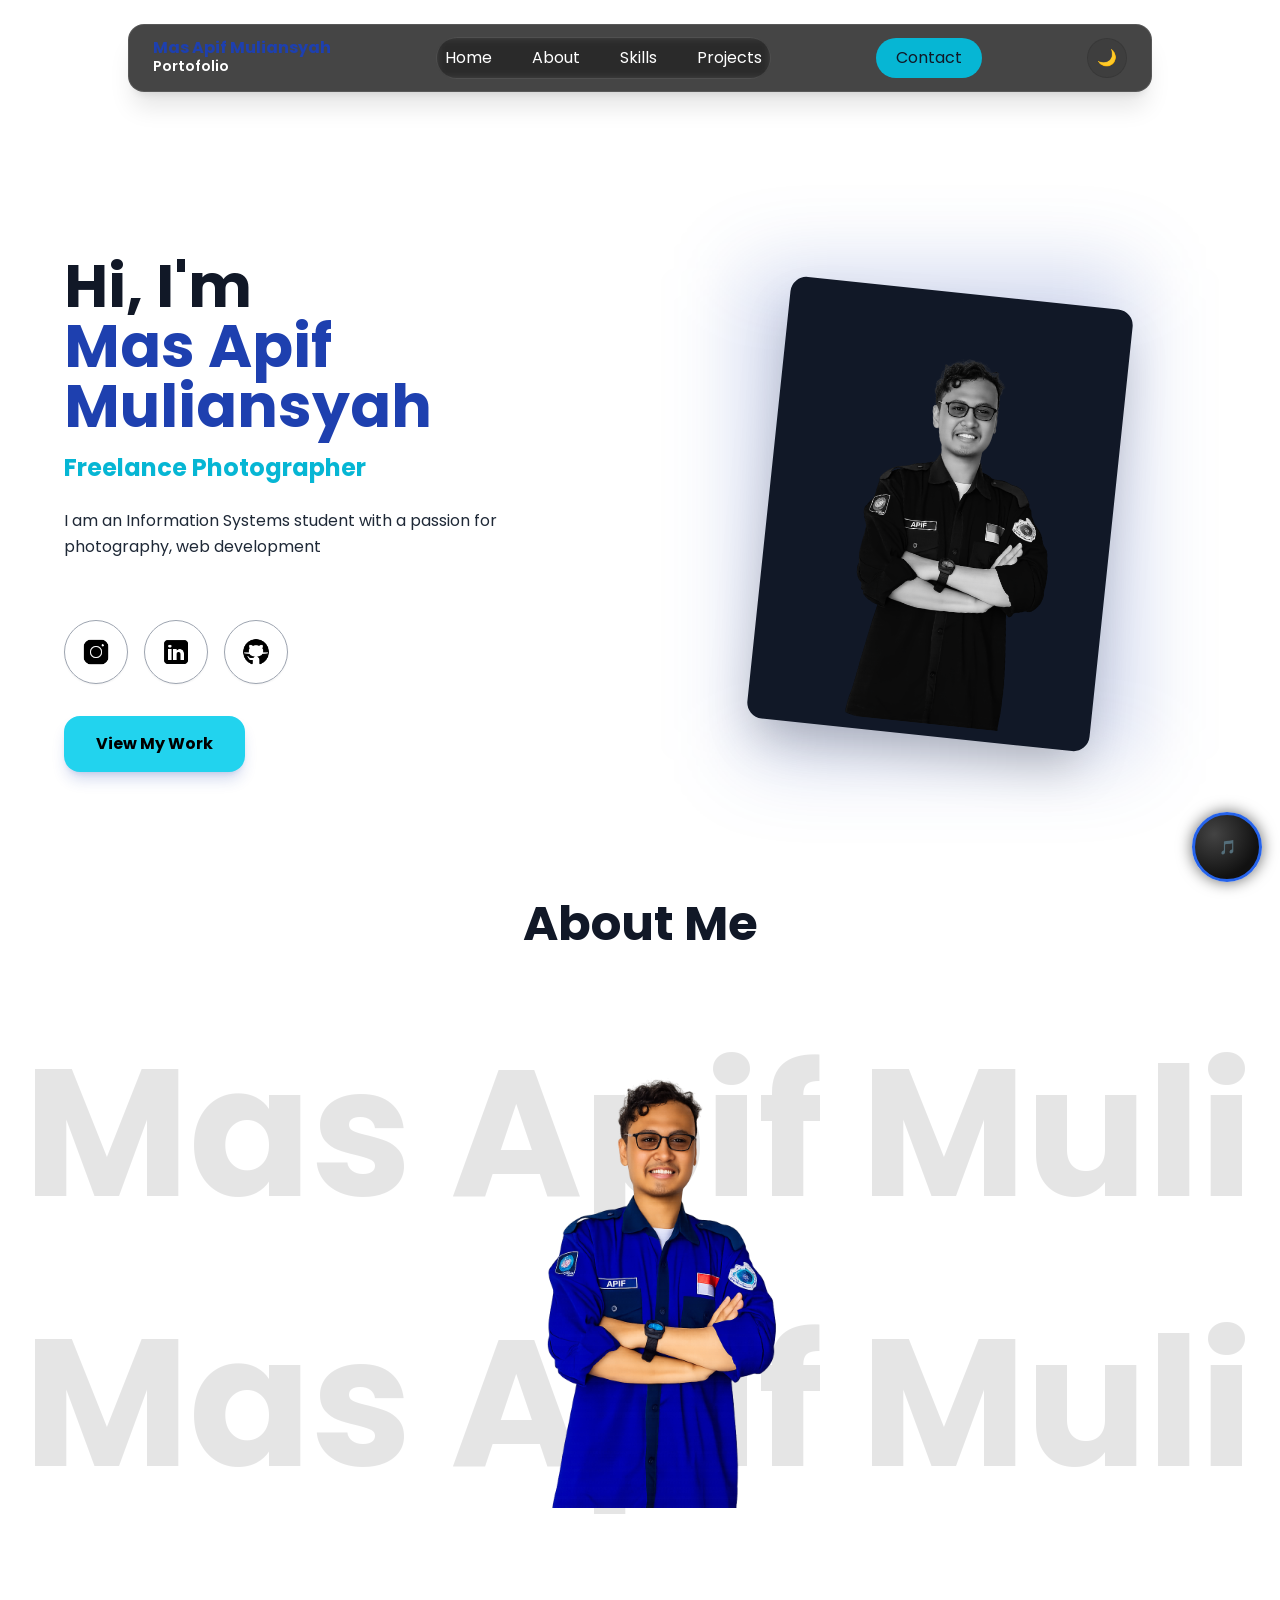
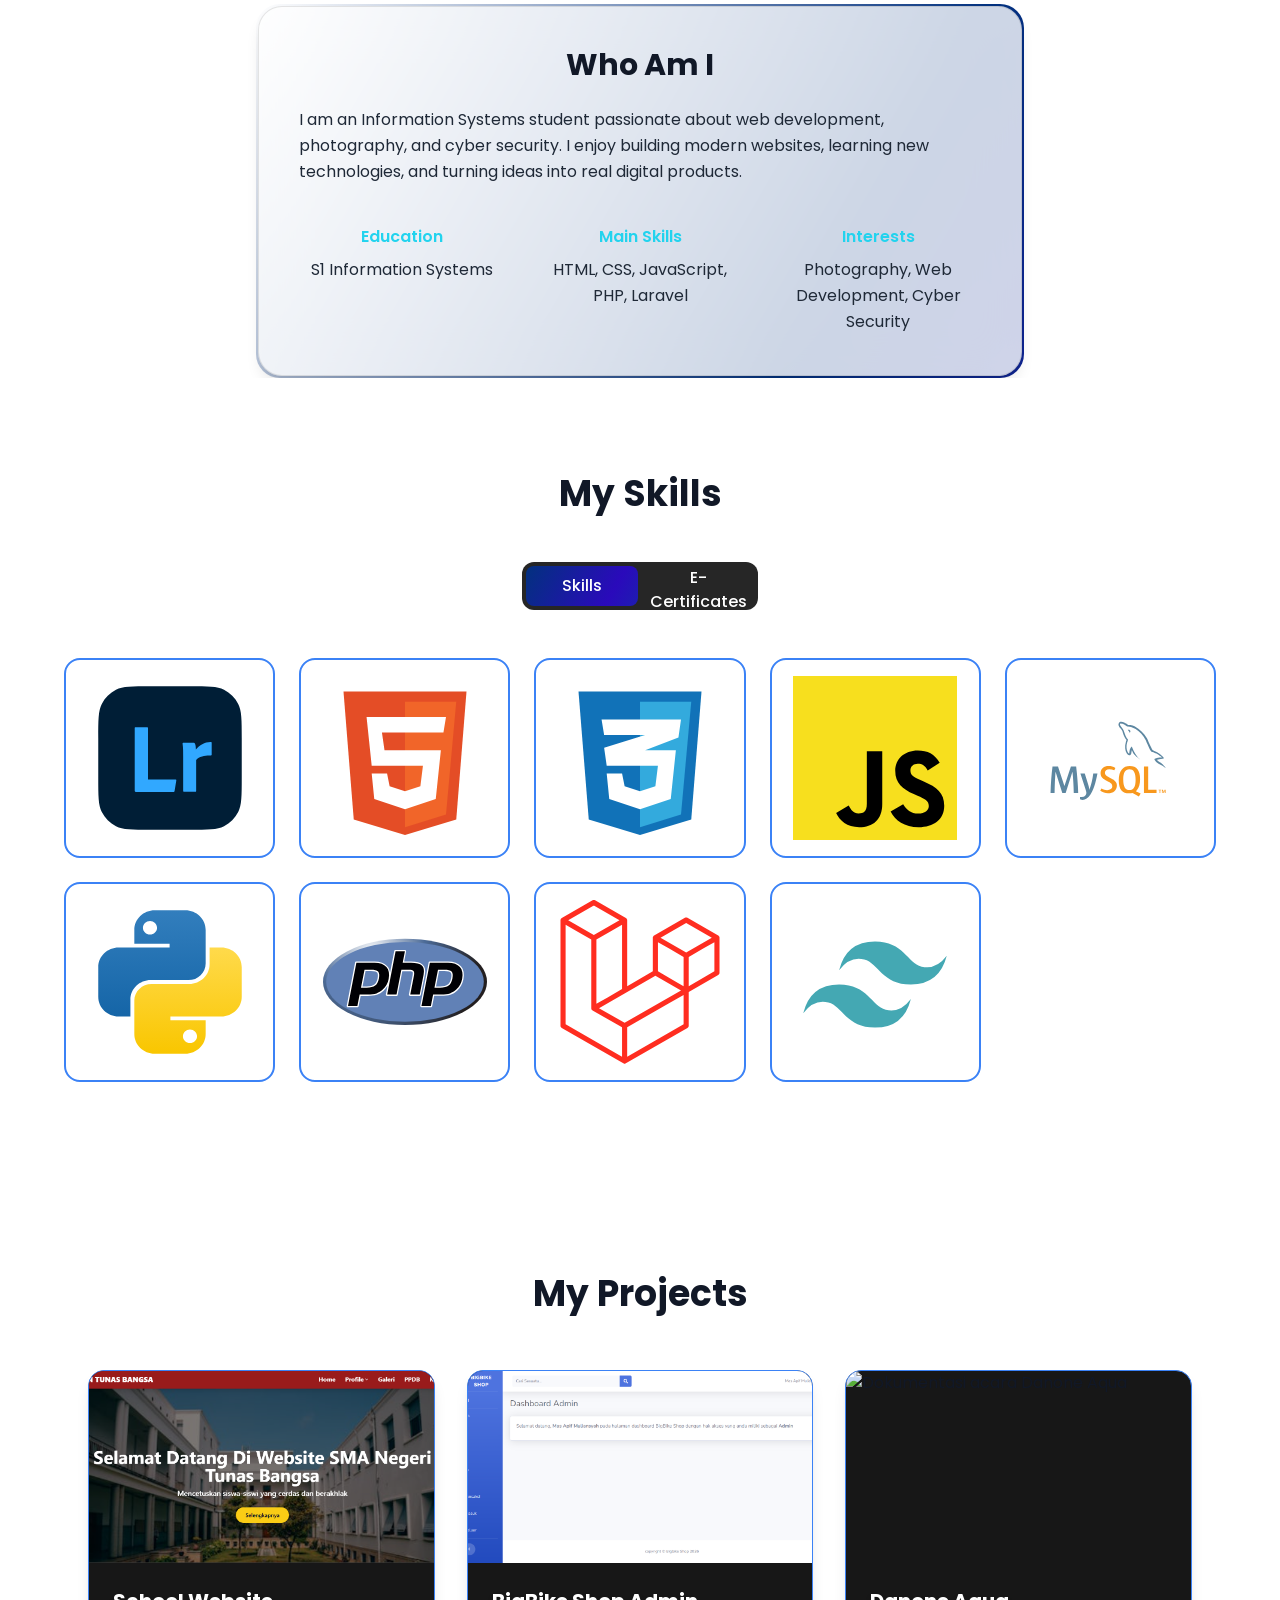
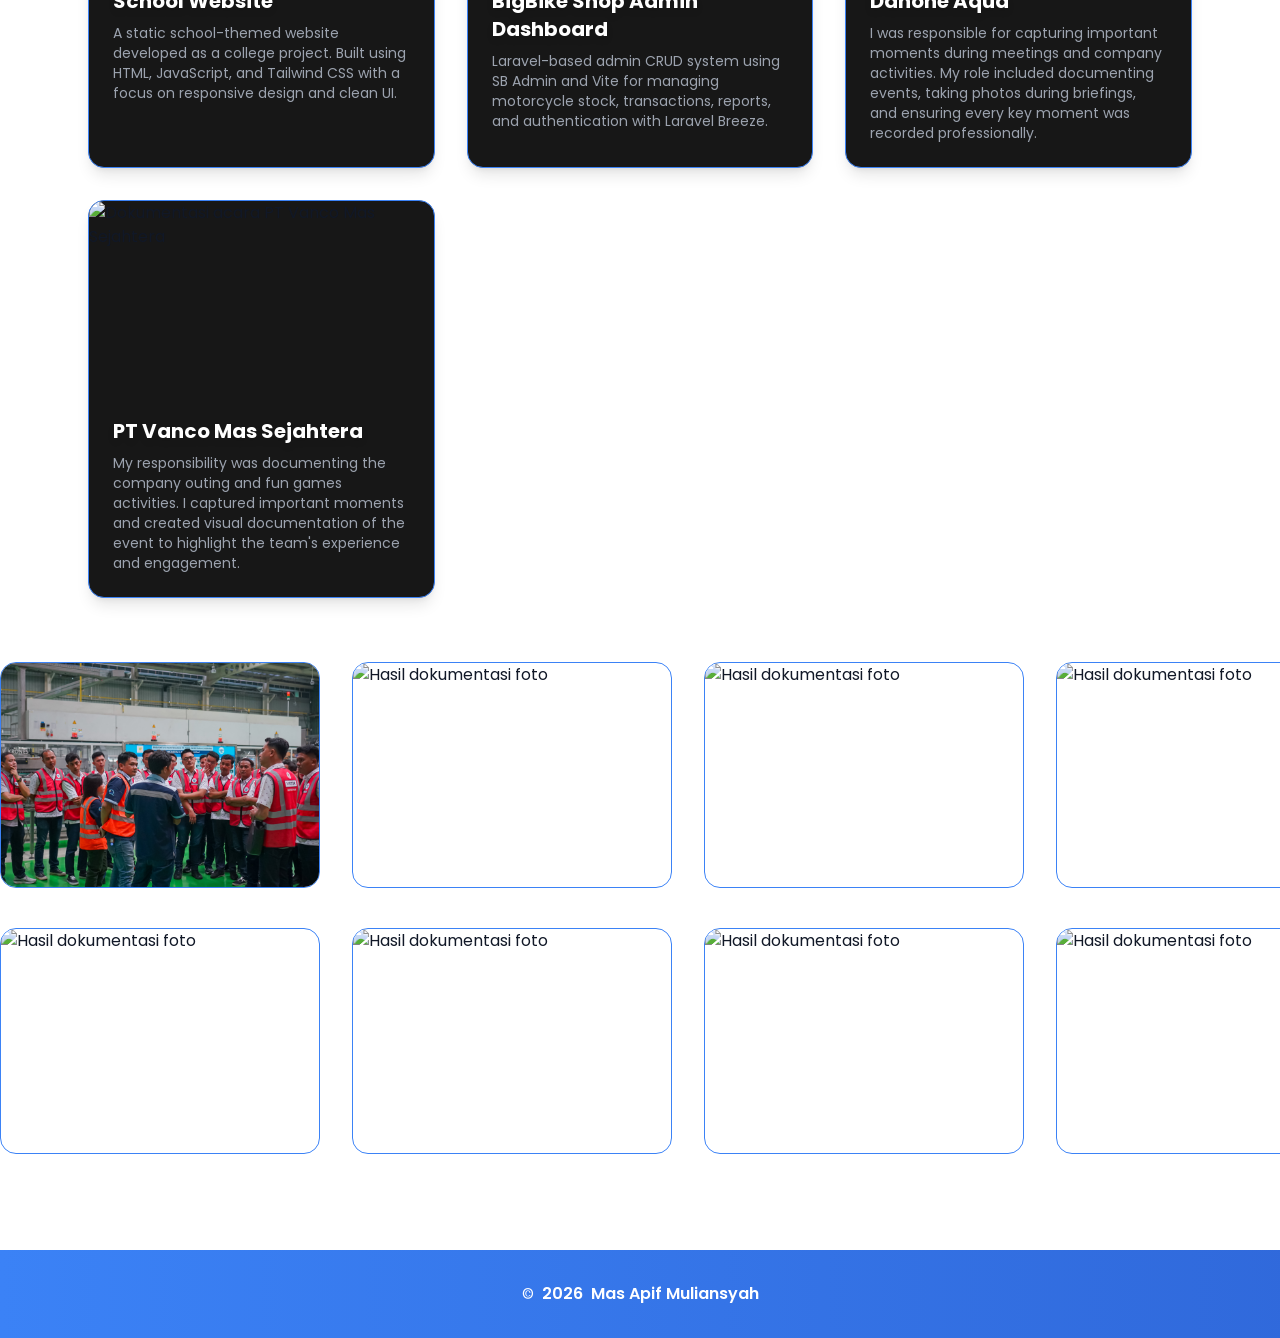
==== commit 336e4e7c: "update" ====
--- a/index.html
+++ b/index.html
@@ -1,56 +1,89 @@
 <!doctype html>
-<html lang="en">
+<html lang="id">
   <head>
     <meta charset="UTF-8" />
     <meta name="viewport" content="width=device-width, initial-scale=1.0" />
-    <title>Portofolio Saya</title>
-
-    <!-- Tailwind CDN -->
-    <script src="https://cdn.tailwindcss.com"></script>
-    <script>
-      tailwind.config = {
-        darkMode: "class",
-      };
-    </script>
-
-    <!-- CSS sendiri -->
-    <link rel="stylesheet" href="style.css" />
-
-    <!--LINK CDN AOS-->
-    <link href="https://unpkg.com/aos@2.3.4/dist/aos.css" rel="stylesheet" />
-    <!--LINK CDN AOS END-->
+
+    <!-- SEO -->
+    <title>Mas Apif Muliansyah | Freelance Photographer & Web Developer</title>
+    <meta
+      name="description"
+      content="Portofolio Mas Apif Muliansyah — Mahasiswa Sistem Informasi, freelance photographer, dan web developer. Lihat proyek web (HTML, CSS, JavaScript, Laravel) dan hasil dokumentasi fotografi profesional."
+    />
+    <meta
+      name="keywords"
+      content="Mas Apif Muliansyah, portofolio, freelance photographer, web developer, Laravel developer, fotografer Jakarta"
+    />
+    <meta name="author" content="Mas Apif Muliansyah" />
+    <meta name="robots" content="index, follow" />
+    <link rel="canonical" href="https://masapifmuliansyah.com/" />
+
+    <!-- Open Graph -->
+    <meta property="og:type" content="website" />
+    <meta
+      property="og:title"
+      content="Mas Apif Muliansyah | Freelance Photographer & Web Developer"
+    />
+    <meta
+      property="og:description"
+      content="Portofolio web development dan fotografi Mas Apif Muliansyah."
+    />
+    <meta property="og:image" content="assets/img/myfoto.png" />
+    <meta property="og:url" content="https://masapifmuliansyah.com/" />
+    <meta property="og:locale" content="id_ID" />
+
+    <!-- Twitter Card -->
+    <meta name="twitter:card" content="summary_large_image" />
+    <meta
+      name="twitter:title"
+      content="Mas Apif Muliansyah | Freelance Photographer & Web Developer"
+    />
+    <meta
+      name="twitter:description"
+      content="Portofolio web development dan fotografi Mas Apif Muliansyah."
+    />
+    <meta name="twitter:image" content="assets/img/myfoto.png" />
+
+    <link rel="icon" type="image/png" href="assets/img/myfoto.png" />
+
+    <!-- Preconnect biar font & CDN lebih cepat -->
+    <link rel="preconnect" href="https://fonts.googleapis.com" />
+    <link rel="preconnect" href="https://fonts.gstatic.com" crossorigin />
 
     <!-- Font -->
     <link
       href="https://fonts.googleapis.com/css2?family=Poppins:wght@300;400;600;700&display=swap"
       rel="stylesheet"
     />
+
+    <!-- Tailwind hasil build statis (menggantikan CDN, jauh lebih cepat) -->
+    <link rel="stylesheet" href="tailwind.css" />
+
+    <!-- CSS sendiri -->
+    <link rel="stylesheet" href="style.css" />
+
+    <!-- AOS CSS -->
+    <link href="https://unpkg.com/aos@2.3.4/dist/aos.css" rel="stylesheet" />
+
+    <!-- JSON-LD Structured Data (SEO) -->
+    <script type="application/ld+json">
+      {
+        "@context": "https://schema.org",
+        "@type": "Person",
+        "name": "Mas Apif Muliansyah",
+        "jobTitle": "Freelance Photographer & Web Developer",
+        "url": "https://masapifmuliansyah.com/",
+        "sameAs": [
+          "https://www.instagram.com/apf.mediaa",
+          "https://www.linkedin.com/in/mas-apif-muliansyah",
+          "https://github.com/Apif25"
+        ]
+      }
+    </script>
   </head>
   <body
     class="bg-white text-gray-900 dark:bg-neutral-900 dark:text-white transition-colors duration-500"
   >
-    <!-- SPLASH SCREEN -->
-    <div
-      id="splash"
-      class="fixed inset-0 z-[9999] flex flex-col items-center justify-center overflow-hidden"
-    >
-      <!-- Background animasi -->
-      <div class="absolute inset-0 splash-bg"></div>
-
-      <!-- Lingkaran pulsate -->
-      <div
-        class="w-24 h-24 rounded-full bg-white/10 animate-pulse shadow-lg mb-8 z-10"
-      ></div>
-
-      <!-- Tulisan -->
-      <h1
-        class="text-white text-2xl md:text-4xl font-bold opacity-0 z-10"
-        id="splashText"
-      >
-        Welcome to my Portfolio Website
-      </h1>
-    </div>
-
     <div class="fixed top-5 w-full flex justify-center z-50">
       <nav
         id="navbar"
@@ -58,10 +91,10 @@
       >
         <div class="flex justify-between items-center">
           <!-- Logo -->
-          <a href="#" class="leading-none">
-            <h1 class="text-l font-bold text-blue-800 leading-none">
+          <a href="#home" class="leading-none">
+            <p class="text-l font-bold text-blue-800 leading-none">
               Mas Apif Muliansyah
-            </h1>
+            </p>
             <p class="text-sm font-semibold text-white">Portofolio</p>
           </a>
 
@@ -102,13 +135,22 @@
           <!-- DARK MODE TOGGLE DESKTOP -->
           <button
             id="themeToggle"
+            aria-label="Toggle dark mode"
             class="hidden md:flex items-center justify-center w-10 h-10 rounded-full bg-black/10 dark:bg-white/10 border border-black/10 dark:border-white/20 transition"
           >
-            <span id="themeIcon">🌙</span>
+            <span id="themeIcon" aria-hidden="true">🌙</span>
           </button>
 
           <!-- Hamburger -->
-          <button id="menu-btn" class="md:hidden text-2xl">☰</button>
+          <button
+            id="menu-btn"
+            class="md:hidden text-2xl"
+            aria-label="Buka menu navigasi"
+            aria-expanded="false"
+            aria-controls="mobile-menu"
+          >
+            ☰
+          </button>
         </div>
 
         <!-- Mobile Menu -->
@@ -160,9 +202,10 @@
             <!-- Toggle Theme -->
             <button
               id="themeToggleMobile"
+              aria-label="Toggle dark mode"
               class="flex items-center gap-2 bg-white/80 dark:bg-white/10 border border-gray-300 dark:border-white/20 px-5 py-2 rounded-full w-fit mx-auto hover:scale-105 transition"
             >
-              Theme <span id="themeIconMobile">🌙</span>
+              Theme <span id="themeIconMobile" aria-hidden="true">🌙</span>
             </button>
           </ul>
         </div>
@@ -185,6 +228,11 @@
             >
               <img
                 src="assets/img/myfoto.png"
+                alt="Foto Mas Apif Muliansyah"
+                width="320"
+                height="420"
+                fetchpriority="high"
+                decoding="async"
                 class="w-64 md:w-80 h-[420px] object-cover rounded-2xl grayscale hover:grayscale-0 transition duration-700 hover:scale-105"
               />
             </div>
@@ -205,7 +253,7 @@
           <div data-aos="fade-right">
             <p
               id="typing"
-              class="mt-6 text-gray-800 dark:text-gray-300 leading-relaxed max-w-lg"
+              class="mt-6 text-gray-800 dark:text-gray-300 leading-relaxed max-w-lg min-h-[100px] md:min-h-[80px]"
               data-text="I am an Information Systems student with a passion for photography, web development, and cyber security, experienced with Adobe Lightroom and Laravel."
             ></p>
           </div>
@@ -213,31 +261,55 @@
           <!-- Social -->
           <div class="flex gap-4 mt-8">
             <a
-              href="https://www.instagram.com/apf.mediaa?igsh=MTB6djdpNTBjMnJrZg%3D%3D"
+              href="https://www.instagram.com/apf.mediaa"
+              target="_blank"
+              rel="noopener noreferrer"
+              aria-label="Instagram Mas Apif Muliansyah"
               class="w-16 h-16 rounded-full border border-gray-400 dark:border-white/20 bg-white/70 dark:bg-white/10 backdrop-blur-md shadow-sm dark:shadow-none flex items-center justify-center hover:scale-110 hover:shadow-md hover:bg-white/80 dark:hover:bg-white/20 transition duration-300"
             >
               <img
                 src="assets/icons/icons8-instagram-50.png"
+                alt="Instagram"
+                width="28"
+                height="28"
+                loading="lazy"
+                decoding="async"
                 class="w-7 invert dark:invert-0"
               />
             </a>
 
             <a
-              href="https://www.linkedin.com/authwall?trk=bf&trkInfo=AQGlF27yCxxufwAAAZxS8CH42XzwMG9PNHPnE_wrxIorLsCsZpp7Uv-izxZoPnQlMpJR2UaLJuyc10bs-ob5Rx7kyD8pHERH9j9JTnA8JpM53PJfJIiZkAncvSkkVNU4BDc9FLg=&original_referer=&sessionRedirect=https%3A%2F%2Fwww.linkedin.com%2Fin%2Fmas-apif-muliansyah%3Futm_source%3Dshare%26utm_campaign%3Dshare_via%26utm_content%3Dprofile%26utm_medium%3Dandroid_app"
+              href="https://www.linkedin.com/in/mas-apif-muliansyah"
+              target="_blank"
+              rel="noopener noreferrer"
+              aria-label="LinkedIn Mas Apif Muliansyah"
               class="w-16 h-16 rounded-full border border-gray-400 dark:border-white/20 bg-white/70 dark:bg-white/10 backdrop-blur-md shadow-sm dark:shadow-none flex items-center justify-center hover:scale-110 hover:shadow-md hover:bg-white/80 dark:hover:bg-white/20 transition duration-300"
             >
               <img
                 src="assets/icons/icons8-linkedin-50.png"
+                alt="LinkedIn"
+                width="28"
+                height="28"
+                loading="lazy"
+                decoding="async"
                 class="w-7 invert dark:invert-0"
               />
             </a>
 
             <a
               href="https://github.com/Apif25"
+              target="_blank"
+              rel="noopener noreferrer"
+              aria-label="GitHub Mas Apif Muliansyah"
               class="w-16 h-16 rounded-full border border-gray-400 dark:border-white/20 bg-white/70 dark:bg-white/10 backdrop-blur-md shadow-sm dark:shadow-none flex items-center justify-center hover:scale-110 hover:shadow-md hover:bg-white/80 dark:hover:bg-white/20 transition duration-300"
             >
               <img
                 src="assets/icons/icons8-github-50.png"
+                alt="GitHub"
+                width="28"
+                height="28"
+                loading="lazy"
+                decoding="async"
                 class="w-7 invert dark:invert-0"
               />
             </a>
@@ -258,11 +330,14 @@
       class="min-h-screen flex flex-col items-center justify-center overflow-hidden px-6 mt-32 md:mt-0"
     >
       <!-- TITLE -->
-      <h1 class="text-4xl md:text-5xl font-bold mb-20 text-center">About Me</h1>
+      <h2 class="text-4xl md:text-5xl font-bold mb-20 text-center">About Me</h2>
 
       <div class="relative w-full flex items-center justify-center">
         <!-- TEXT BELAKANG GERAK -->
-        <div class="absolute w-full overflow-hidden whitespace-nowrap">
+        <div
+          class="absolute w-full overflow-hidden whitespace-nowrap"
+          aria-hidden="true"
+        >
           <div
             class="marquee text-[120px] md:text-[180px] font-bold text-black/10 dark:text-white/5"
           >
@@ -278,6 +353,11 @@
         <!-- FOTO TENGAH -->
         <img
           src="assets/img/myfoto.png"
+          alt="Mas Apif Muliansyah"
+          width="384"
+          height="480"
+          loading="lazy"
+          decoding="async"
           class="relative w-72 md:w-96 h-[480px] object-cover rounded-2xl z-10"
         />
       </div>
@@ -286,13 +366,13 @@
       <div class="mt-24 max-w-3xl mx-auto">
         <!-- WRAPPER BORDER ANIMASI -->
         <div class="animated-border rounded-3xl p-[2px]">
-          <!-- CARD ASLI KAMU (tidak diubah) -->
+          <!-- CARD -->
           <div
             class="bg-white/80 dark:bg-black/70 backdrop-blur-xl rounded-3xl p-10 border border-black/10 dark:border-white/10 shadow-lg dark:shadow-none"
           >
-            <h2 class="text-2xl md:text-3xl font-bold mb-6 text-center">
+            <h3 class="text-2xl md:text-3xl font-bold mb-6 text-center">
               Who Am I
-            </h2>
+            </h3>
 
             <p class="text-gray-800 dark:text-gray-300 leading-relaxed">
               I am an Information Systems student passionate about web
@@ -305,8 +385,7 @@
               <div>
                 <p class="text-cyan-400 font-semibold">Education</p>
                 <p
-                  class="class"
-                  ="text-gray-800 dark:text-gray-300 leading-relaxed mt-2"
+                  class="text-gray-800 dark:text-gray-300 leading-relaxed mt-2"
                 >
                   S1 Information Systems
                 </p>
@@ -315,8 +394,7 @@
               <div>
                 <p class="text-cyan-400 font-semibold">Main Skills</p>
                 <p
-                  class="class"
-                  ="text-gray-800 dark:text-gray-300 leading-relaxed mt-2"
+                  class="text-gray-800 dark:text-gray-300 leading-relaxed mt-2"
                 >
                   HTML, CSS, JavaScript, PHP, Laravel
                 </p>
@@ -327,7 +405,7 @@
                 <p
                   class="text-gray-800 dark:text-gray-300 leading-relaxed mt-2"
                 >
-                  Photography, Web Development , Cyber Security
+                  Photography, Web Development, Cyber Security
                 </p>
               </div>
             </div>
@@ -353,16 +431,20 @@
             </span>
 
             <button
+              type="button"
               onclick="showTab('skillsTab')"
               id="btnSkills"
+              aria-pressed="true"
               class="relative z-10 w-28 h-10 text-white font-medium"
             >
               Skills
             </button>
 
             <button
+              type="button"
               onclick="showTab('certTab')"
               id="btnCert"
+              aria-pressed="false"
               class="relative z-10 w-28 h-10 text-white font-medium"
             >
               E-Certificates
@@ -382,6 +464,10 @@
                 <img
                   src="assets/icons/adobe-lightroom-svgrepo-com.svg"
                   alt="Adobe Lightroom"
+                  width="64"
+                  height="64"
+                  loading="lazy"
+                  decoding="async"
                   class="w-full h-full object-contain p-4"
                 />
               </div>
@@ -400,6 +486,10 @@
                 <img
                   src="assets/icons/html-5-svgrepo-com.svg"
                   alt="HTML5"
+                  width="64"
+                  height="64"
+                  loading="lazy"
+                  decoding="async"
                   class="w-full h-full object-contain p-4"
                 />
               </div>
@@ -418,6 +508,10 @@
                 <img
                   src="assets/icons/css-3-svgrepo-com.svg"
                   alt="CSS3"
+                  width="64"
+                  height="64"
+                  loading="lazy"
+                  decoding="async"
                   class="w-full h-full object-contain p-4"
                 />
               </div>
@@ -436,6 +530,10 @@
                 <img
                   src="assets/icons/javascript-svgrepo-com.svg"
                   alt="JavaScript"
+                  width="64"
+                  height="64"
+                  loading="lazy"
+                  decoding="async"
                   class="w-full h-full object-contain p-4"
                 />
               </div>
@@ -454,6 +552,10 @@
                 <img
                   src="assets/icons/mysql-logo-svgrepo-com.svg"
                   alt="MySQL"
+                  width="64"
+                  height="64"
+                  loading="lazy"
+                  decoding="async"
                   class="w-full h-full object-contain p-4"
                 />
               </div>
@@ -472,6 +574,10 @@
                 <img
                   src="assets/icons/python-svgrepo-com.svg"
                   alt="Python"
+                  width="64"
+                  height="64"
+                  loading="lazy"
+                  decoding="async"
                   class="w-full h-full object-contain p-4"
                 />
               </div>
@@ -490,6 +596,10 @@
                 <img
                   src="assets/icons/php-svgrepo-com.svg"
                   alt="PHP"
+                  width="64"
+                  height="64"
+                  loading="lazy"
+                  decoding="async"
                   class="w-full h-full object-contain p-4"
                 />
               </div>
@@ -508,6 +618,10 @@
                 <img
                   src="assets/icons/laravel-svgrepo-com.svg"
                   alt="Laravel"
+                  width="64"
+                  height="64"
+                  loading="lazy"
+                  decoding="async"
                   class="w-full h-full object-contain p-4"
                 />
               </div>
@@ -526,6 +640,10 @@
                 <img
                   src="assets/icons/tailwind-svgrepo-com.svg"
                   alt="Tailwind CSS"
+                  width="64"
+                  height="64"
+                  loading="lazy"
+                  decoding="async"
                   class="w-full h-full object-contain p-4"
                 />
               </div>
@@ -549,7 +667,11 @@
           >
             <img
               src="assets/img/sertifikat foto.jpg"
-              alt="Web Development Certificate"
+              alt="Sertifikat Photo Competition"
+              width="400"
+              height="225"
+              loading="lazy"
+              decoding="async"
               class="w-full h-full object-cover group-hover:scale-110 transition duration-500"
             />
             <div
@@ -570,7 +692,11 @@
               <div class="flip-front">
                 <img
                   src="assets/img/sertif basdat1.jpg"
-                  alt="Certificate"
+                  alt="Sertifikat Basis Data - halaman 1"
+                  width="400"
+                  height="225"
+                  loading="lazy"
+                  decoding="async"
                   class="w-full h-full object-cover"
                 />
               </div>
@@ -579,7 +705,11 @@
               <div class="flip-back">
                 <img
                   src="assets/img/sertif basdat2.jpg"
-                  alt="Certificate Full"
+                  alt="Sertifikat Basis Data - halaman 2"
+                  width="400"
+                  height="225"
+                  loading="lazy"
+                  decoding="async"
                   class="w-full h-full object-cover"
                 />
               </div>
@@ -593,13 +723,18 @@
       <h2 class="text-4xl font-bold text-center mb-14">My Projects</h2>
 
       <!-- 3 PROJECT UNGGULAN (STATIC) -->
-      <div class="grid md:grid-cols-3 gap-8 mb-16">
+      <div class="max-w-6xl mx-auto grid md:grid-cols-3 gap-8 mb-16 px-6">
         <!-- CARD 1 -->
         <div
           class="bg-neutral-900 border border-blue-500 rounded-2xl overflow-hidden shadow-lg transition duration-300"
         >
           <img
             src="assets/img/Website Sekolah.png"
+            alt="Tangkapan layar Website Sekolah"
+            width="400"
+            height="192"
+            loading="lazy"
+            decoding="async"
             class="w-full h-48 object-cover"
           />
           <div class="p-6">
@@ -620,6 +755,11 @@
         >
           <img
             src="assets/img/Bigbike Shop.png"
+            alt="Tangkapan layar BigBike Shop Admin Dashboard"
+            width="400"
+            height="192"
+            loading="lazy"
+            decoding="async"
             class="w-full h-48 object-cover"
           />
           <div class="p-6">
@@ -638,14 +778,24 @@
         <div
           class="relative bg-neutral-900 border border-blue-500 rounded-2xl overflow-hidden shadow-lg transition duration-300"
         >
-          <!-- LINK OVERLAY (tak terlihat tapi bisa diklik) -->
+          <!-- LINK OVERLAY -->
           <a
             href="https://drive.google.com/drive/folders/14ETh6O-jNTI2xxIRhHyzpBrzl2qpCGsI"
             target="_blank"
+            rel="noopener noreferrer"
+            aria-label="Lihat dokumentasi foto Danone Aqua"
             class="absolute inset-0 z-10"
           ></a>
 
-          <img src="assets/img/_MG_2901.JPG" class="w-full h-48 object-cover" />
+          <img
+            src="assets/img/_MG_2901.JPG"
+            alt="Dokumentasi acara Danone Aqua"
+            width="400"
+            height="192"
+            loading="lazy"
+            decoding="async"
+            class="w-full h-48 object-cover"
+          />
 
           <div class="p-6">
             <h3 class="text-xl font-bold mb-2 text-white drop-shadow-md">
@@ -661,17 +811,28 @@
           </div>
         </div>
 
+        <!-- CARD 4 -->
         <div
           class="relative bg-neutral-900 border border-blue-500 rounded-2xl overflow-hidden shadow-lg hover:scale-105 transition duration-300"
         >
-          <!-- LINK OVERLAY (tak terlihat tapi bisa diklik) -->
+          <!-- LINK OVERLAY -->
           <a
             href="https://drive.google.com/drive/folders/1ye409ezc67fQwhQShvg2fOEH8VxcBZvH"
             target="_blank"
+            rel="noopener noreferrer"
+            aria-label="Lihat dokumentasi foto PT Vanco Mas Sejahtera"
             class="absolute inset-0 z-10"
           ></a>
 
-          <img src="assets/img/DSC07468.jpg" class="w-full h-48 object-cover" />
+          <img
+            src="assets/img/DSC07468.jpg"
+            alt="Dokumentasi acara PT Vanco Mas Sejahtera"
+            width="400"
+            height="192"
+            loading="lazy"
+            decoding="async"
+            class="w-full h-48 object-cover"
+          />
 
           <div class="p-6">
             <h3 class="text-xl font-bold mb-2 text-white drop-shadow-md">
@@ -681,8 +842,8 @@
             <p class="text-gray-400 text-sm">
               My responsibility was documenting the company outing and fun games
               activities. I captured important moments and created visual
-              documentation of the event to highlight the team’s experience and
-              engagement
+              documentation of the event to highlight the team's experience and
+              engagement.
             </p>
           </div>
         </div>
@@ -699,6 +860,11 @@
             >
               <img
                 src="assets/img/REK00751.jpg"
+                alt="Hasil dokumentasi foto"
+                width="320"
+                height="224"
+                loading="lazy"
+                decoding="async"
                 class="w-full h-56 object-cover transition duration-500 group-hover:scale-110"
               />
             </div>
@@ -711,6 +877,11 @@
             >
               <img
                 src="assets/img/_MG_1223.JPG"
+                alt="Hasil dokumentasi foto"
+                width="320"
+                height="224"
+                loading="lazy"
+                decoding="async"
                 class="w-full h-56 object-cover transition duration-500 group-hover:scale-110"
               />
             </div>
@@ -723,6 +894,11 @@
             >
               <img
                 src="assets/img/_MG_2775.JPG"
+                alt="Hasil dokumentasi foto"
+                width="320"
+                height="224"
+                loading="lazy"
+                decoding="async"
                 class="w-full h-56 object-cover transition duration-500 group-hover:scale-110"
               />
             </div>
@@ -735,6 +911,11 @@
             >
               <img
                 src="assets/img/_MG_1225.JPG"
+                alt="Hasil dokumentasi foto"
+                width="320"
+                height="224"
+                loading="lazy"
+                decoding="async"
                 class="w-full h-56 object-cover transition duration-500 group-hover:scale-110"
               />
             </div>
@@ -746,6 +927,11 @@
             >
               <img
                 src="assets/img/_MG_1317.JPG"
+                alt="Hasil dokumentasi foto"
+                width="320"
+                height="224"
+                loading="lazy"
+                decoding="async"
                 class="w-full h-56 object-cover transition duration-500 group-hover:scale-110"
               />
             </div>
@@ -762,6 +948,11 @@
             >
               <img
                 src="assets/img/DSC08023.jpg"
+                alt="Hasil dokumentasi foto"
+                width="320"
+                height="224"
+                loading="lazy"
+                decoding="async"
                 class="w-full h-56 object-cover transition duration-500 group-hover:scale-110"
               />
             </div>
@@ -773,6 +964,11 @@
             >
               <img
                 src="assets/img/DSC08027.jpg"
+                alt="Hasil dokumentasi foto"
+                width="320"
+                height="224"
+                loading="lazy"
+                decoding="async"
                 class="w-full h-56 object-cover transition duration-500 group-hover:scale-110"
               />
             </div>
@@ -784,6 +980,11 @@
             >
               <img
                 src="assets/img/DSC07899.jpg"
+                alt="Hasil dokumentasi foto"
+                width="320"
+                height="224"
+                loading="lazy"
+                decoding="async"
                 class="w-full h-56 object-cover transition duration-500 group-hover:scale-110"
               />
             </div>
@@ -796,6 +997,11 @@
             >
               <img
                 src="assets/img/DSC08174.jpg"
+                alt="Hasil dokumentasi foto"
+                width="320"
+                height="224"
+                loading="lazy"
+                decoding="async"
                 class="w-full h-56 object-cover transition duration-500 group-hover:scale-110"
               />
             </div>
@@ -807,6 +1013,11 @@
             >
               <img
                 src="assets/img/DSC07665.jpg"
+                alt="Hasil dokumentasi foto"
+                width="320"
+                height="224"
+                loading="lazy"
+                decoding="async"
                 class="w-full h-56 object-cover transition duration-500 group-hover:scale-110"
               />
             </div>
@@ -815,26 +1026,27 @@
       </div>
     </section>
 
-    <script src="script.js" defer></script>
-    <script src="https://unpkg.com/aos@2.3.4/dist/aos.js"></script>
-    <script>
-      AOS.init();
-    </script>
-    <audio id="bgMusic" autoplay loop muted playsinline preload="auto">
+    <audio id="bgMusic" loop muted playsinline preload="none">
       <source src="assets/music/multo.mp3" type="audio/mpeg" />
     </audio>
 
     <!-- VINYL MUSIC BUTTON -->
     <div
       id="musicPlayer"
+      role="button"
+      tabindex="0"
+      aria-label="Putar atau jeda musik latar"
       class="fixed bottom-6 right-6 w-16 h-16 rounded-full cursor-pointer z-50"
     >
       <div
         id="disc"
         class="w-full h-full rounded-full shadow-lg flex items-center justify-center"
       >
-        <!-- titik tengah vinyl -->
-        <span id="musicIcon" class="text-white absolute text-sm font-bold">
+        <span
+          id="musicIcon"
+          class="text-white absolute text-sm font-bold"
+          aria-hidden="true"
+        >
           🎵
         </span>
       </div>
@@ -842,14 +1054,20 @@
 
     <footer class="relative w-full py-8 text-white text-center overflow-hidden">
       <div class="relative z-10 flex items-center justify-center space-x-2">
-        <!-- Logo copyright -->
         <span class="text-sm">©</span>
-        <!-- Nama -->
+        <span class="font-semibold" id="year"></span>
         <span class="font-semibold">Mas Apif Muliansyah</span>
       </div>
 
       <!-- Background animasi -->
-      <div class="absolute inset-0 bg-blue-800 animate-gradient"></div>
+      <div
+        class="absolute inset-0 bg-blue-800 animate-gradient"
+        aria-hidden="true"
+      ></div>
     </footer>
+
+    <!-- Scripts di akhir body, defer, biar tidak blocking render -->
+    <script src="https://unpkg.com/aos@2.3.4/dist/aos.js" defer></script>
+    <script src="script.js" defer></script>
   </body>
 </html>
--- a/style.css
+++ b/style.css
@@ -6,6 +6,7 @@
   font-family: "Poppins", sans-serif;
   overflow-x: hidden;
 }
+
 .reveal {
   opacity: 0;
   transform: translateY(60px);
@@ -15,6 +16,7 @@
   opacity: 1;
   transform: translateY(0);
 }
+
 .marquee {
   animation: marqueeLeft 15s linear infinite;
 }
@@ -88,17 +90,6 @@
   );
   background-size: 300% 300%;
   animation: blueGlow 2s ease infinite;
-}
-
-/* tombol pembungkus */
-#musicBtn {
-  position: fixed;
-  right: 25px;
-  bottom: 25px;
-  z-index: 9999;
-  background: none;
-  border: none;
-  cursor: pointer;
 }
 
 /* tampilan piringan */
@@ -117,13 +108,11 @@
   transition: 0.3s;
 }
 
-/* hover biar keren */
 #disc:hover {
   transform: scale(1.08);
   box-shadow: 0 0 25px rgba(37, 99, 235, 0.5);
 }
 
-/* animasi putar */
 @keyframes spinDisc {
   from {
     transform: rotate(0deg);
@@ -133,17 +122,18 @@
   }
 }
 
-/* class saat musik play */
 .spinning {
   animation: spinDisc 4s linear infinite;
 }
 
 /* lebar tiap card biar rapi horizontal */
 .projectItem {
-  min-width: 320px;
-}
-
-/* animasi jalan */
+  min-width: 260px;
+  max-width: 320px;
+  flex: 1 0 auto;
+}
+
+/* BARIS ATAS */
 @keyframes scrollProjects {
   from {
     transform: translateX(0);
@@ -155,25 +145,7 @@
 
 .animate-projects {
   animation: scrollProjects 25s linear infinite;
-}
-
-/* pause saat hover biar UX cakep */
-.animate-projects:hover {
-  animation-play-state: paused;
-}
-
-/* BARIS ATAS (sudah ada) */
-@keyframes scrollProjects {
-  from {
-    transform: translateX(0);
-  }
-  to {
-    transform: translateX(-50%);
-  }
-}
-
-.animate-projects {
-  animation: scrollProjects 25s linear infinite;
+  will-change: transform;
 }
 
 /* BARIS BAWAH (KEBALIKAN) */
@@ -188,42 +160,15 @@
 
 .animate-projects-reverse {
   animation: scrollProjectsReverse 25s linear infinite;
-}
-
-/* pause saat hover */
+  will-change: transform;
+}
+
+/* pause saat hover biar UX cakep */
 .animate-projects:hover,
 .animate-projects-reverse:hover {
   animation-play-state: paused;
 }
 
-/* Background biru gelap dengan overlay animasi */
-.splash-bg {
-  background: linear-gradient(
-    120deg,
-    #0a1e3a,
-    #0f172a,
-    #1e3a8a
-  ); /* biru gelap kontras */
-  background-size: 300% 300%;
-  position: absolute;
-  inset: 0;
-  animation: bgMove 6s ease infinite;
-  z-index: 0;
-}
-
-/* Keyframes bergerak seperti di card About Me */
-@keyframes bgMove {
-  0% {
-    background-position: 0% 50%;
-  }
-  50% {
-    background-position: 100% 50%;
-  }
-  100% {
-    background-position: 0% 50%;
-  }
-}
-
 /* Lingkaran pulsate */
 @keyframes pulseSmooth {
   0% {
@@ -260,7 +205,7 @@
   animation: fadeIn 1s forwards;
 }
 
-/* Keyframes untuk background bergerak */
+/* Footer gradient bergerak */
 @keyframes gradientMove {
   0% {
     background-position: 0% 50%;
@@ -279,7 +224,7 @@
   animation: gradientMove 15s ease infinite;
 }
 
-/* Flip Card Styles */
+/* Flip Card Styles (Skills tab) */
 .flip-card {
   background-color: transparent;
   width: 100%;
@@ -315,7 +260,7 @@
 }
 
 .flip-card-front {
-  background-color: transparent; /* Changed from #fff to transparent */
+  background-color: transparent;
 }
 
 .flip-card-back {
@@ -334,16 +279,11 @@
   font-weight: 600;
 }
 
-/* Hover effect for flip cards */
 .flip-card:hover .flip-card-inner {
   box-shadow: 0 8px 16px rgba(59, 130, 246, 0.3);
 }
 
-.flip-card {
-  perspective: 1000px;
-  cursor: pointer;
-}
-
+/* Flip Card Styles (Certificate tab) */
 .flip-inner {
   position: relative;
   width: 100%;
@@ -367,3 +307,15 @@
 .flip-back {
   transform: rotateY(180deg);
 }
+
+/* Reduce motion untuk pengguna yang sensitif terhadap animasi */
+@media (prefers-reduced-motion: reduce) {
+  *,
+  *::before,
+  *::after {
+    animation-duration: 0.01ms !important;
+    animation-iteration-count: 1 !important;
+    transition-duration: 0.01ms !important;
+    scroll-behavior: auto !important;
+  }
+}
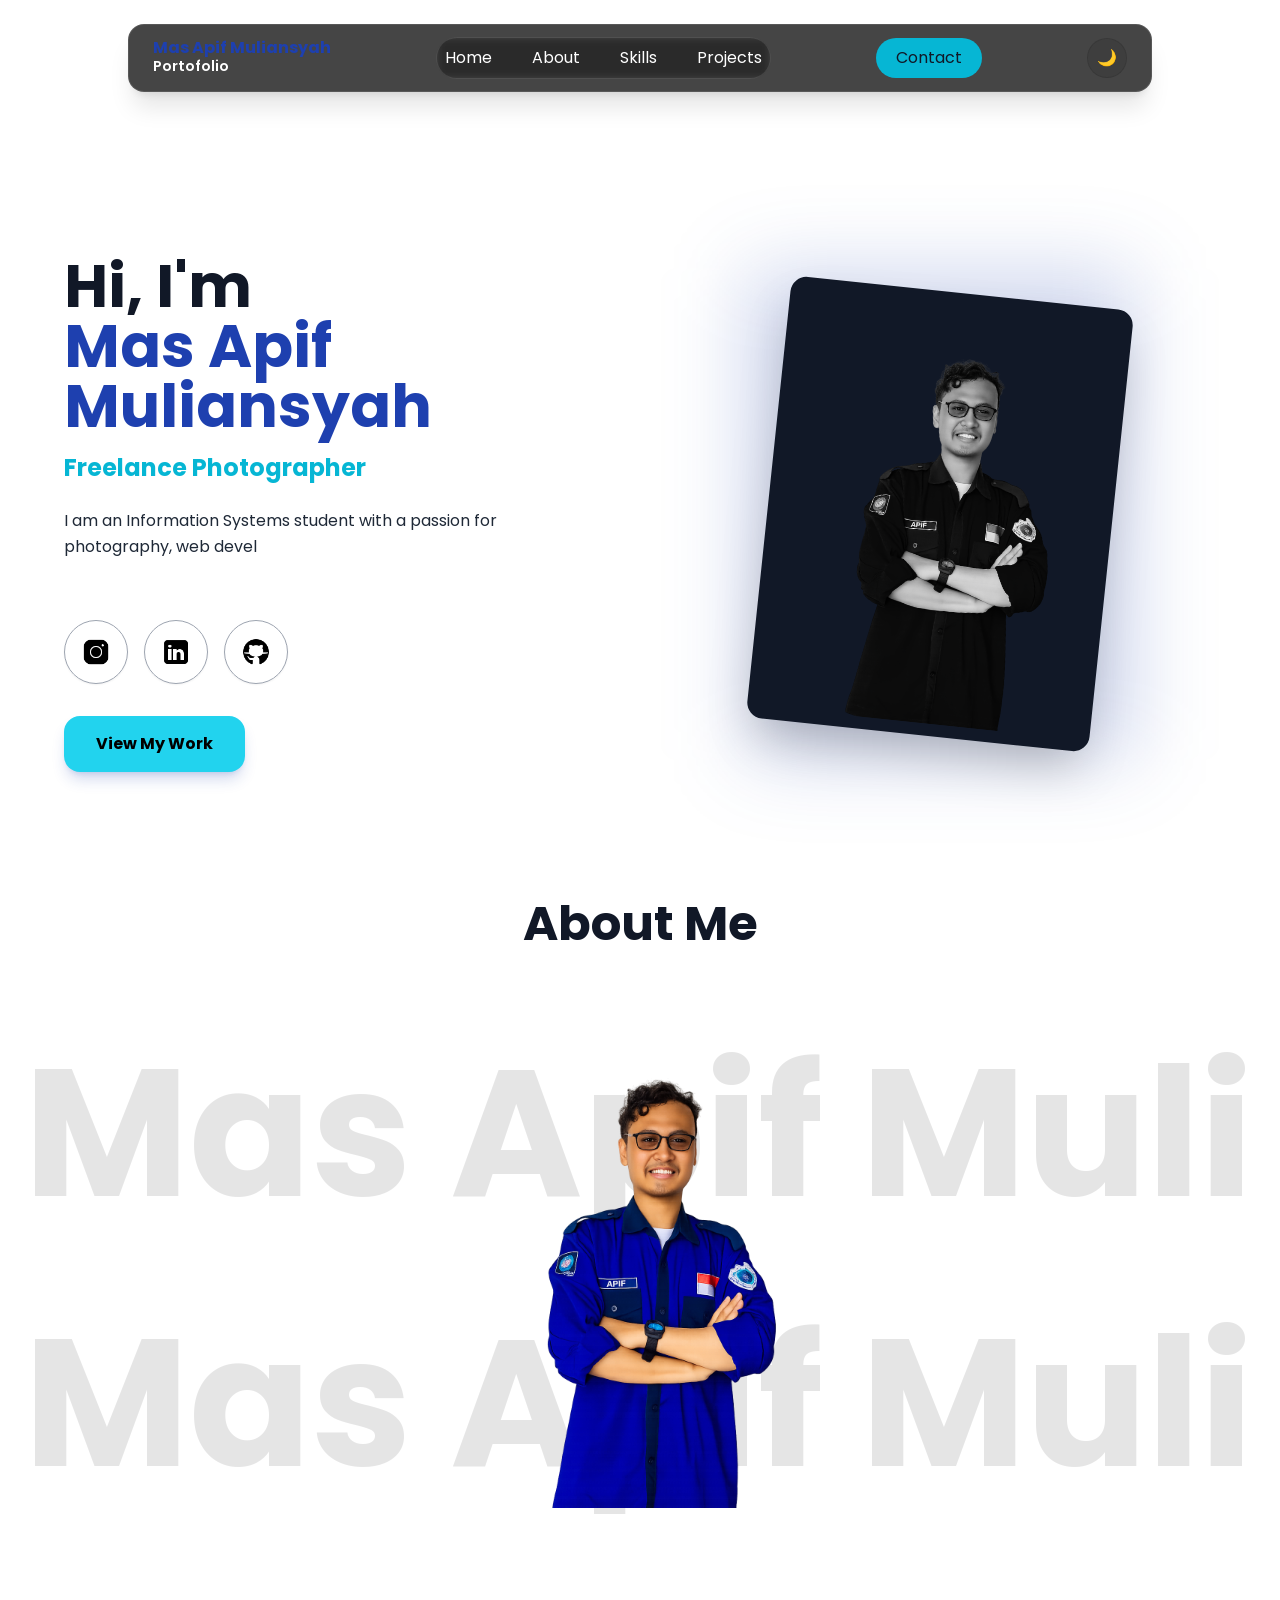
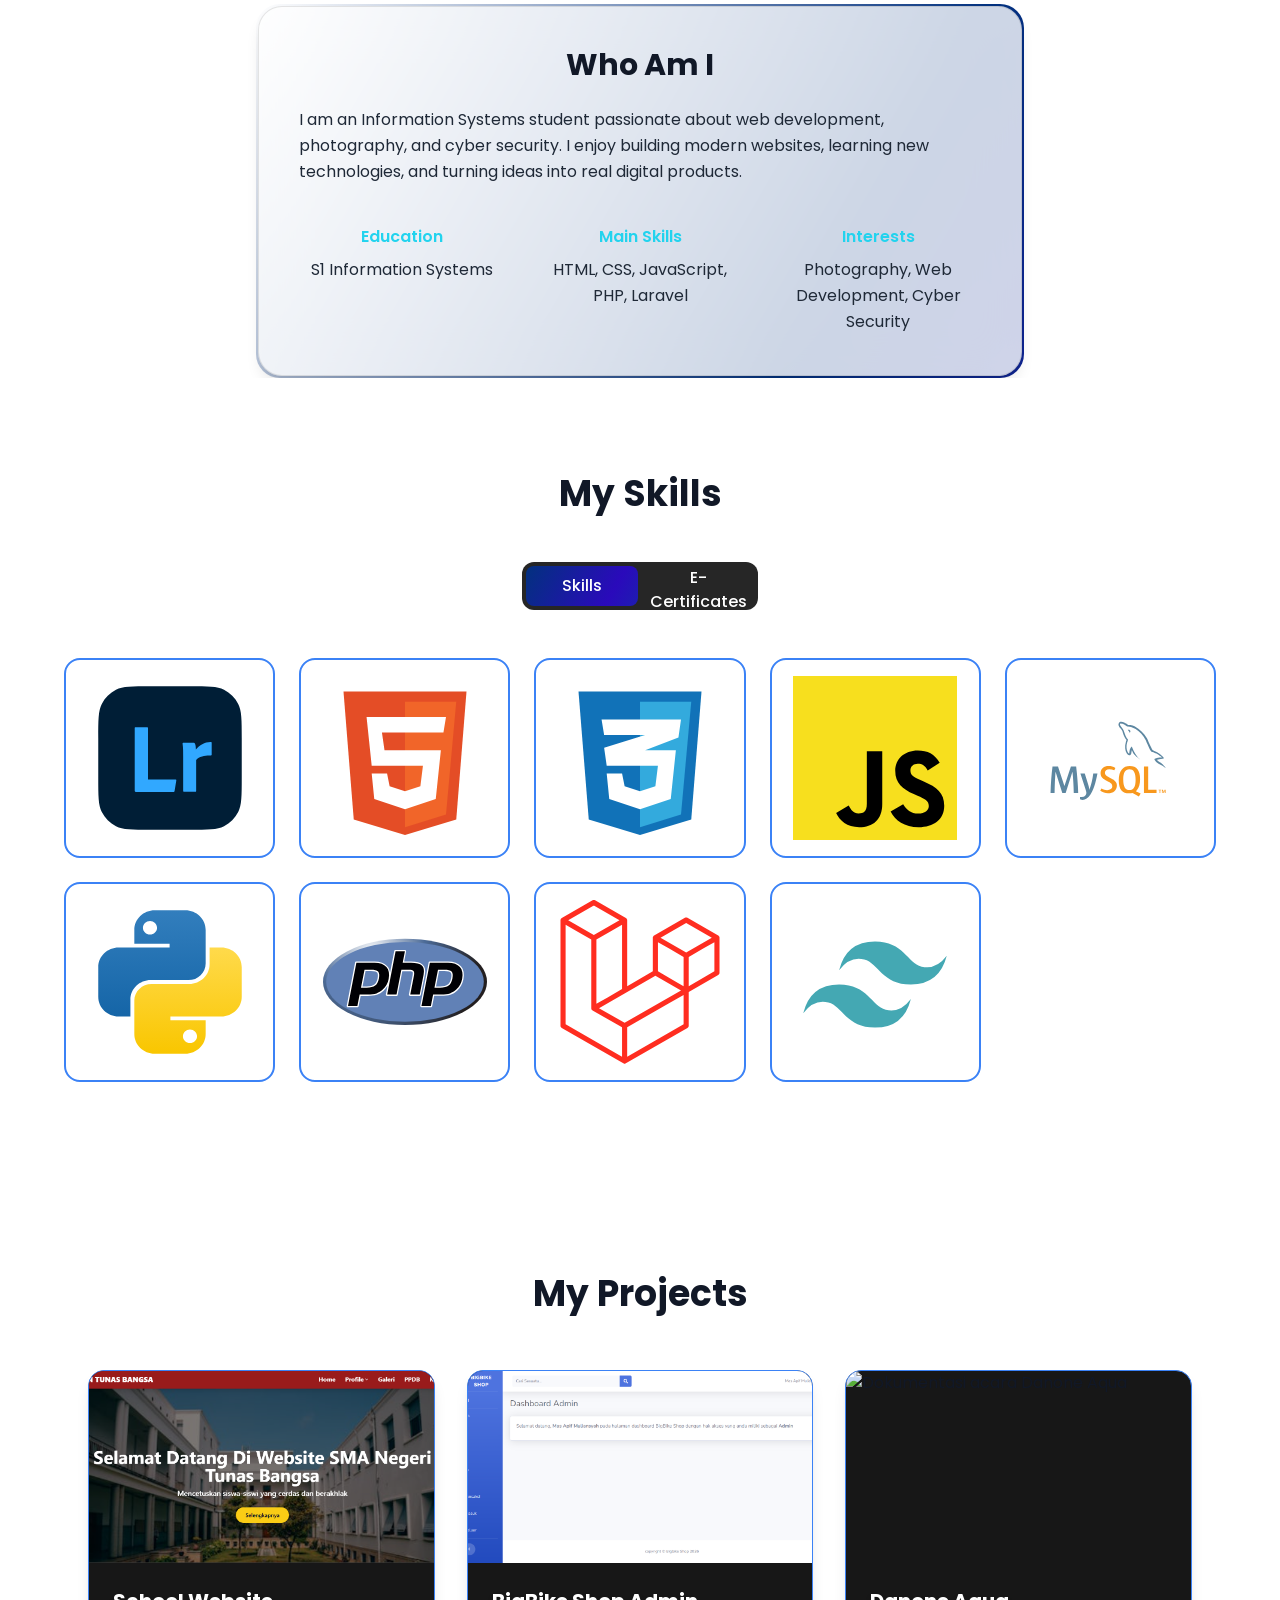
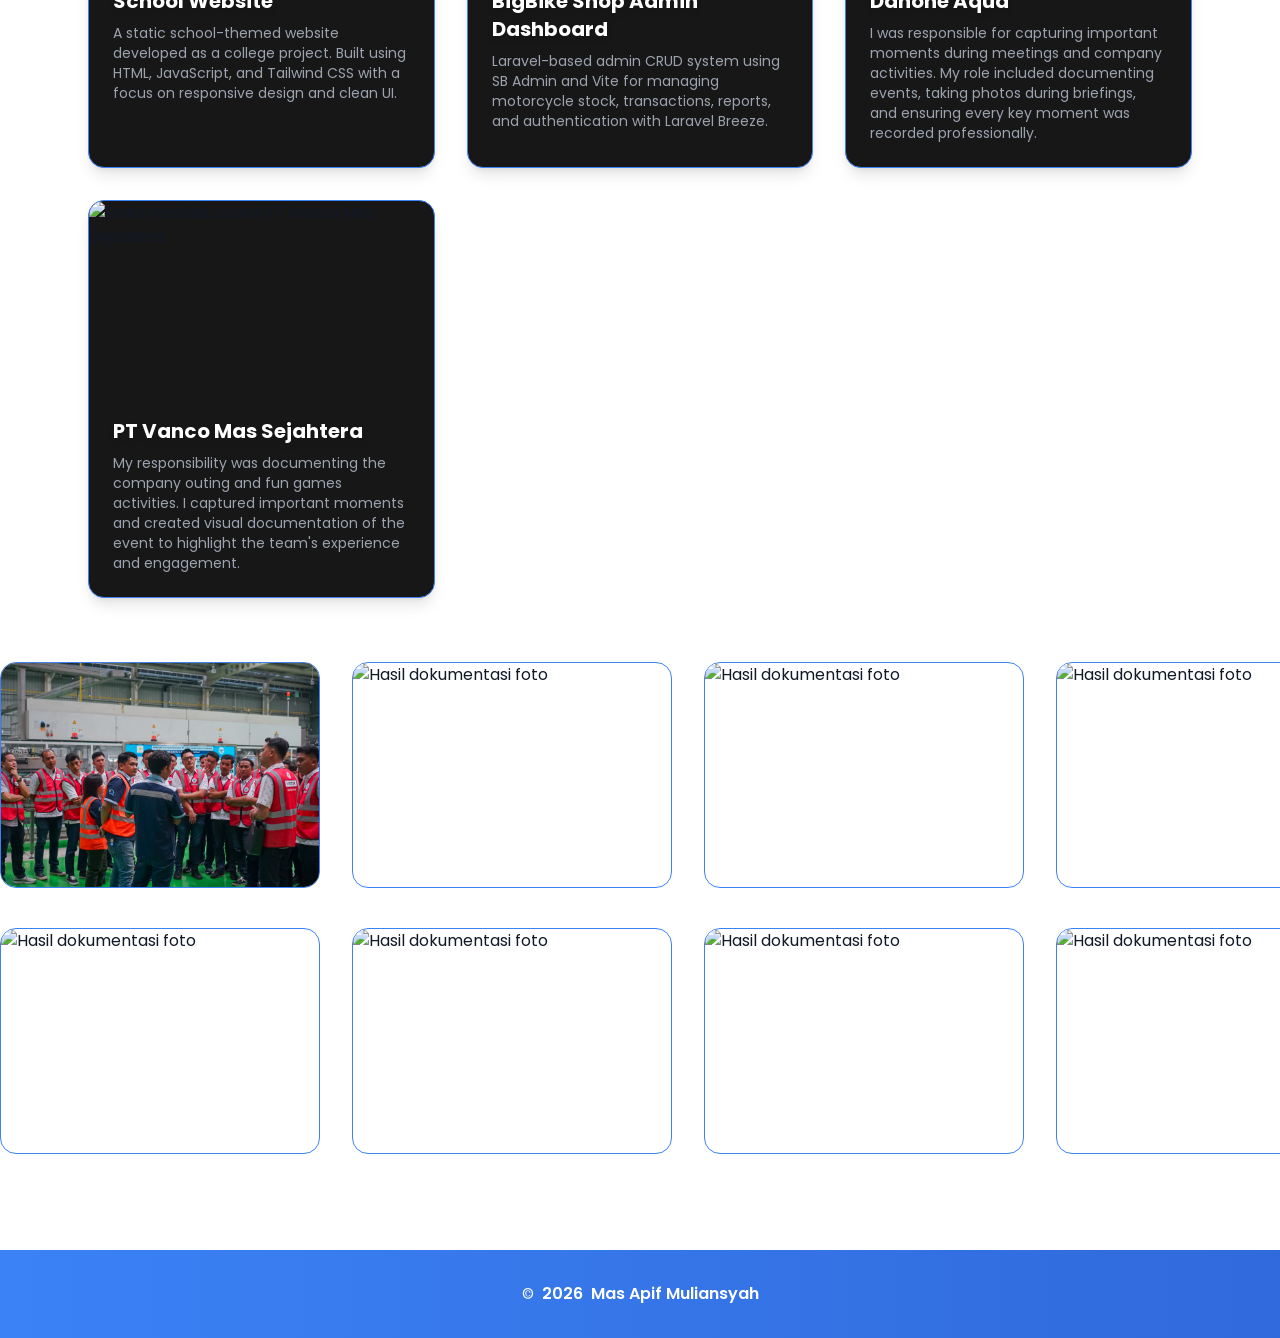
==== commit a8f69e35: "update" ====
--- a/index.html
+++ b/index.html
@@ -1030,27 +1030,7 @@
       <source src="assets/music/multo.mp3" type="audio/mpeg" />
     </audio>
 
-    <!-- VINYL MUSIC BUTTON -->
-    <div
-      id="musicPlayer"
-      role="button"
-      tabindex="0"
-      aria-label="Putar atau jeda musik latar"
-      class="fixed bottom-6 right-6 w-16 h-16 rounded-full cursor-pointer z-50"
-    >
-      <div
-        id="disc"
-        class="w-full h-full rounded-full shadow-lg flex items-center justify-center"
-      >
-        <span
-          id="musicIcon"
-          class="text-white absolute text-sm font-bold"
-          aria-hidden="true"
-        >
-          🎵
-        </span>
-      </div>
-    </div>
+   
 
     <footer class="relative w-full py-8 text-white text-center overflow-hidden">
       <div class="relative z-10 flex items-center justify-center space-x-2">
--- a/style.css
+++ b/style.css
@@ -92,75 +92,54 @@
   animation: blueGlow 2s ease infinite;
 }
 
-/* tampilan piringan */
-#disc {
-  width: 70px;
-  height: 70px;
-  border-radius: 50%;
-  background: radial-gradient(circle at 30% 30%, #444, #111 70%);
-  border: 3px solid #2563eb;
-  display: flex;
-  align-items: center;
-  justify-content: center;
-  color: white;
-  font-size: 26px;
-  box-shadow: 0 0 15px rgba(0, 0, 0, 0.6);
-  transition: 0.3s;
-}
-
-#disc:hover {
-  transform: scale(1.08);
-  box-shadow: 0 0 25px rgba(37, 99, 235, 0.5);
-}
-
-@keyframes spinDisc {
-  from {
-    transform: rotate(0deg);
-  }
-  to {
-    transform: rotate(360deg);
-  }
-}
-
-.spinning {
-  animation: spinDisc 4s linear infinite;
-}
-
 /* lebar tiap card biar rapi horizontal */
 .projectItem {
   min-width: 260px;
   max-width: 320px;
   flex: 1 0 auto;
-}
-
-/* BARIS ATAS */
+  contain: content;
+}
+
+.projectItem img {
+  contain: paint;
+}
+
+/* wrapper: batasi area repaint biar browser tidak repaint seluruh halaman */
+.animate-projects,
+.animate-projects-reverse {
+  contain: layout paint;
+}
+
+/* BARIS ATAS - pakai translate3d + translateZ(0) supaya animasi jalan di GPU, bukan CPU */
 @keyframes scrollProjects {
   from {
-    transform: translateX(0);
+    transform: translate3d(0, 0, 0);
   }
   to {
-    transform: translateX(-50%);
+    transform: translate3d(-50%, 0, 0);
   }
 }
 
 .animate-projects {
   animation: scrollProjects 25s linear infinite;
   will-change: transform;
+  backface-visibility: hidden;
 }
 
 /* BARIS BAWAH (KEBALIKAN) */
 @keyframes scrollProjectsReverse {
   from {
-    transform: translateX(-50%);
+    transform: translate3d(-50%, 0, 0);
   }
   to {
-    transform: translateX(0);
+    transform: translate3d(0, 0, 0);
   }
 }
 
 .animate-projects-reverse {
   animation: scrollProjectsReverse 25s linear infinite;
   will-change: transform;
+  backface-visibility: hidden;
 }
 
 /* pause saat hover biar UX cakep */
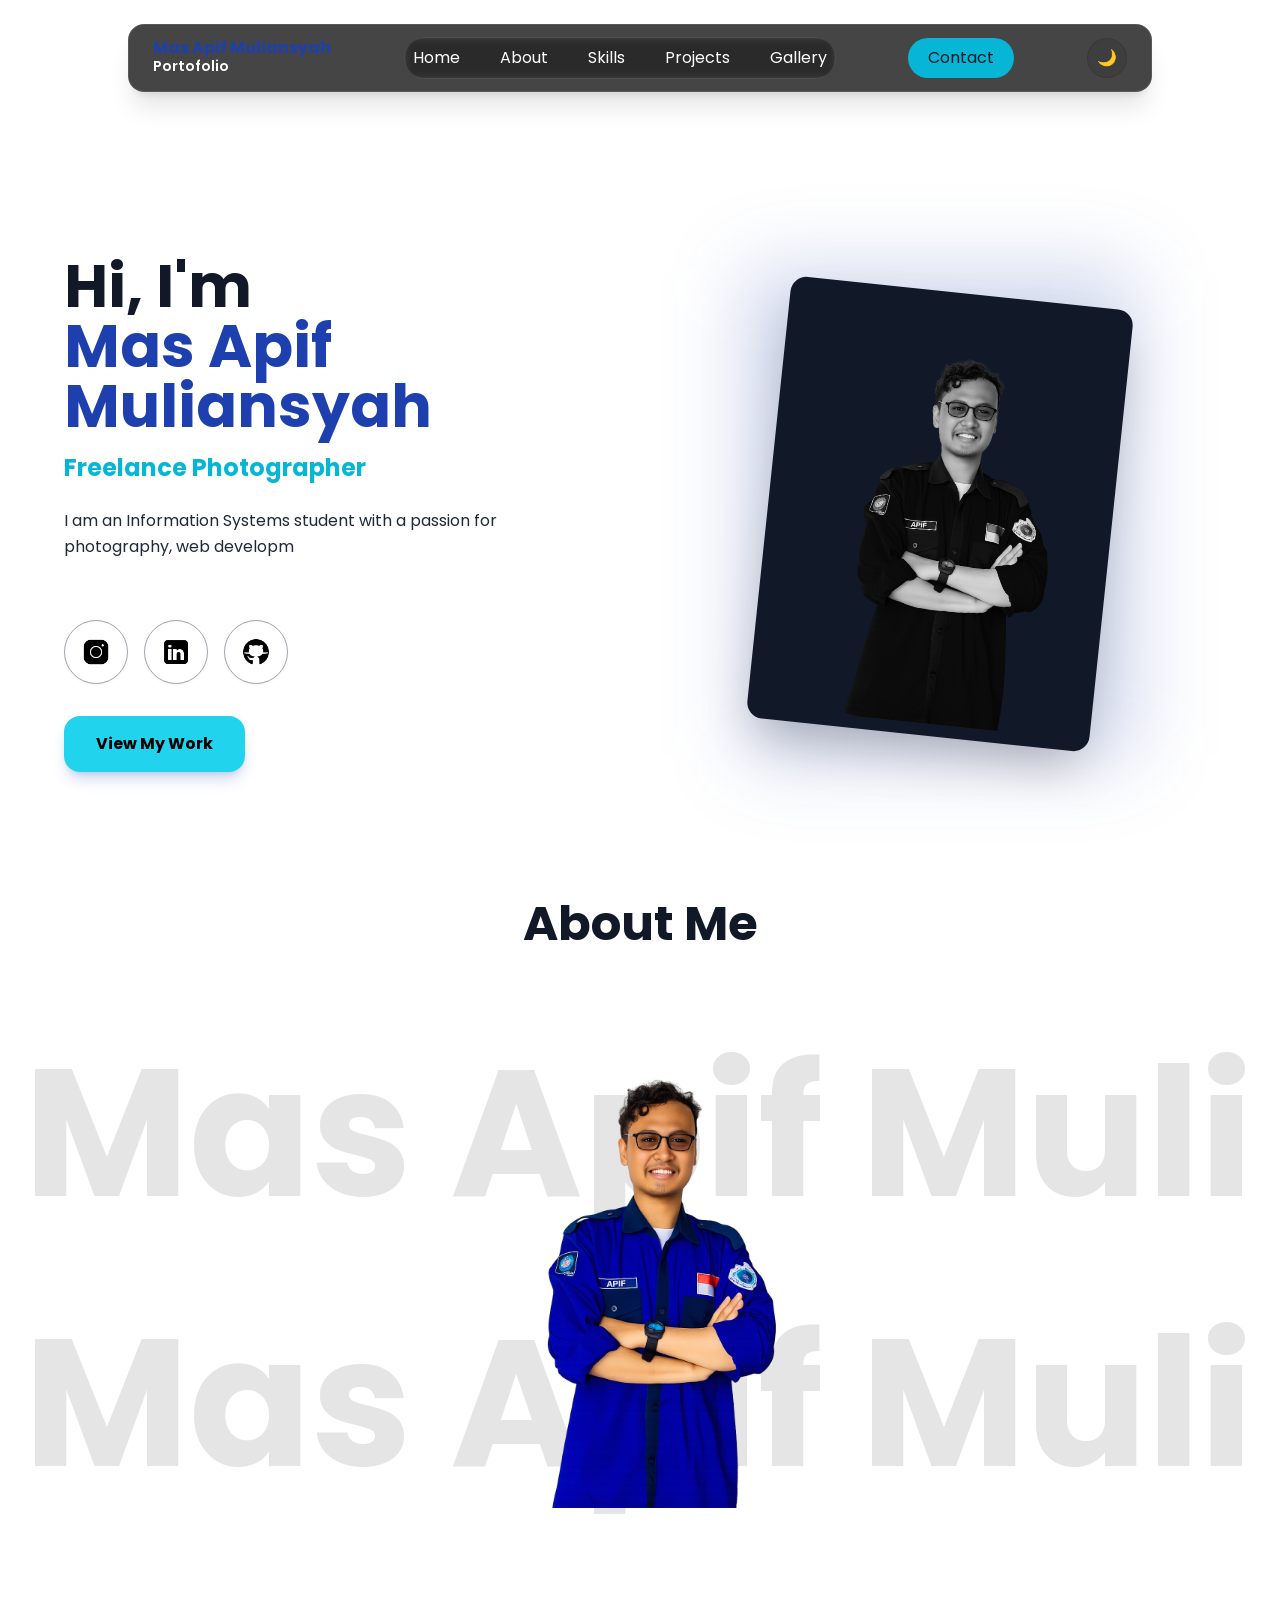
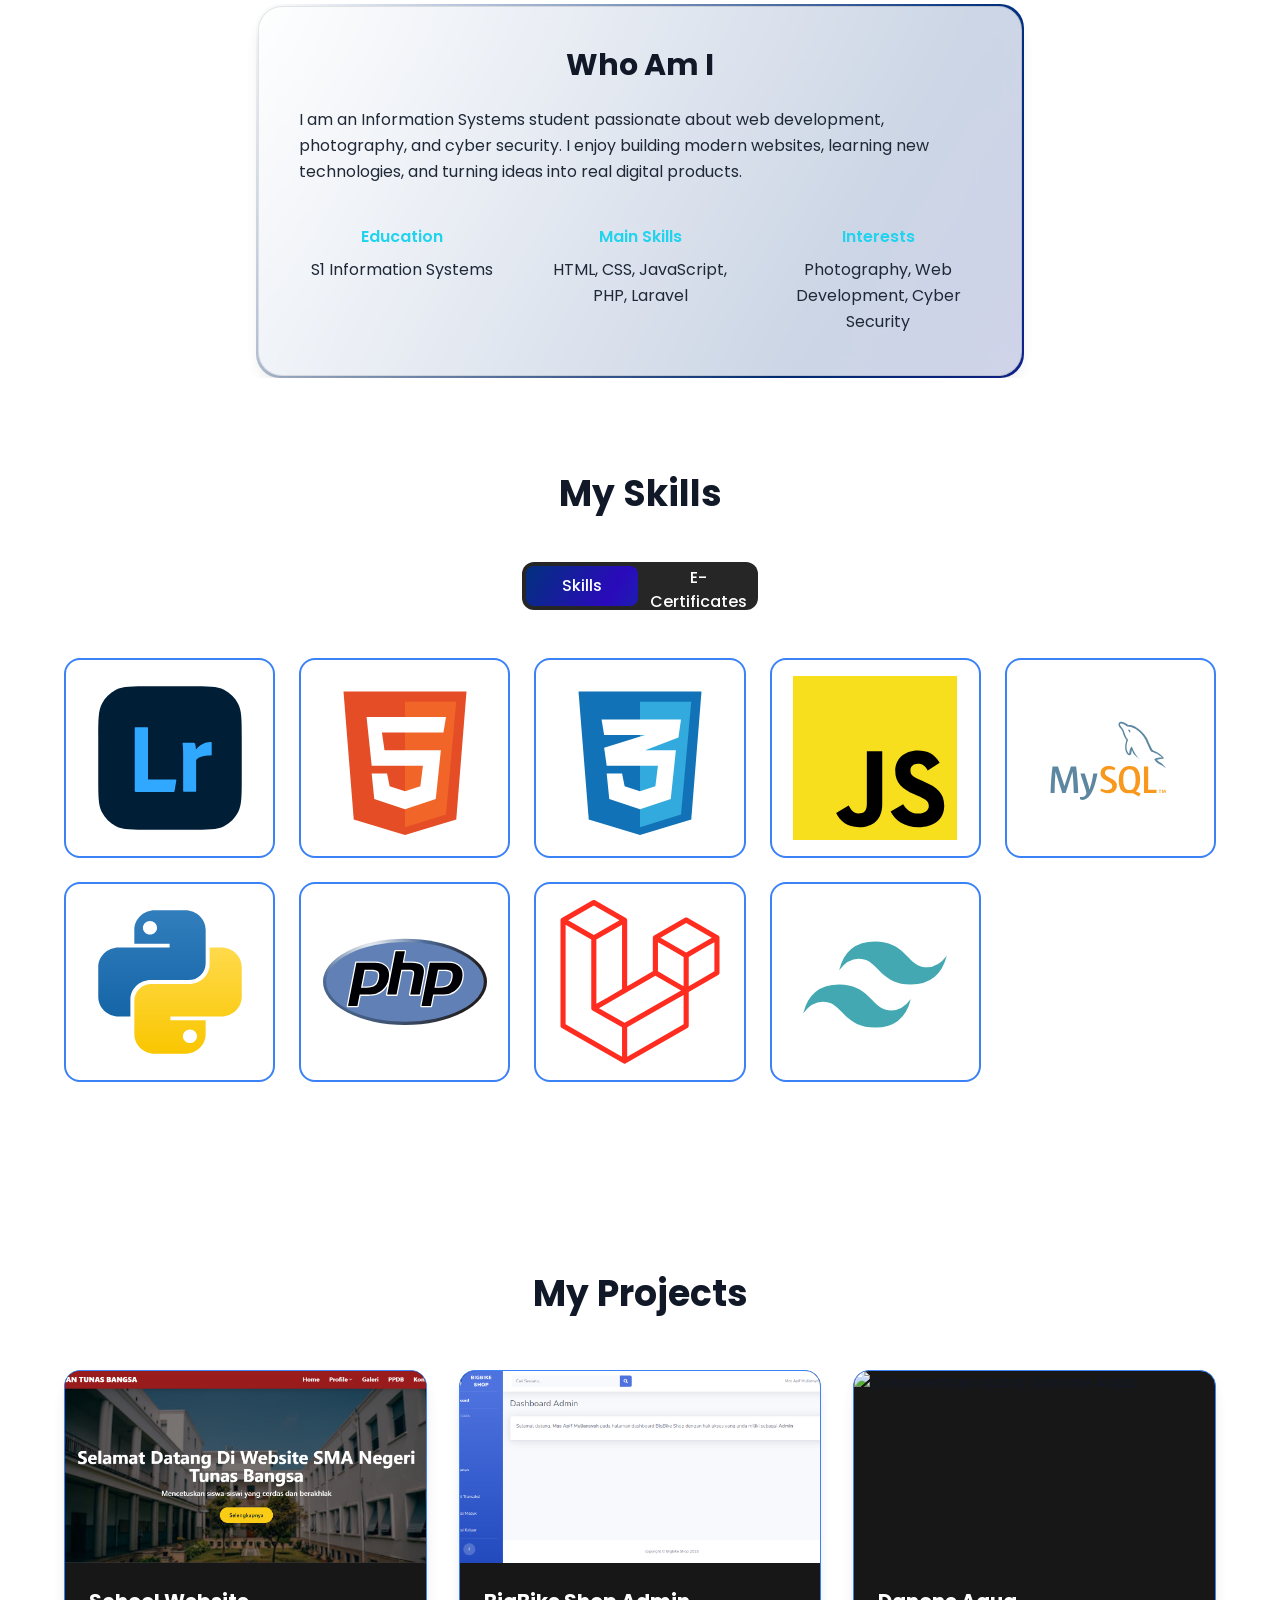
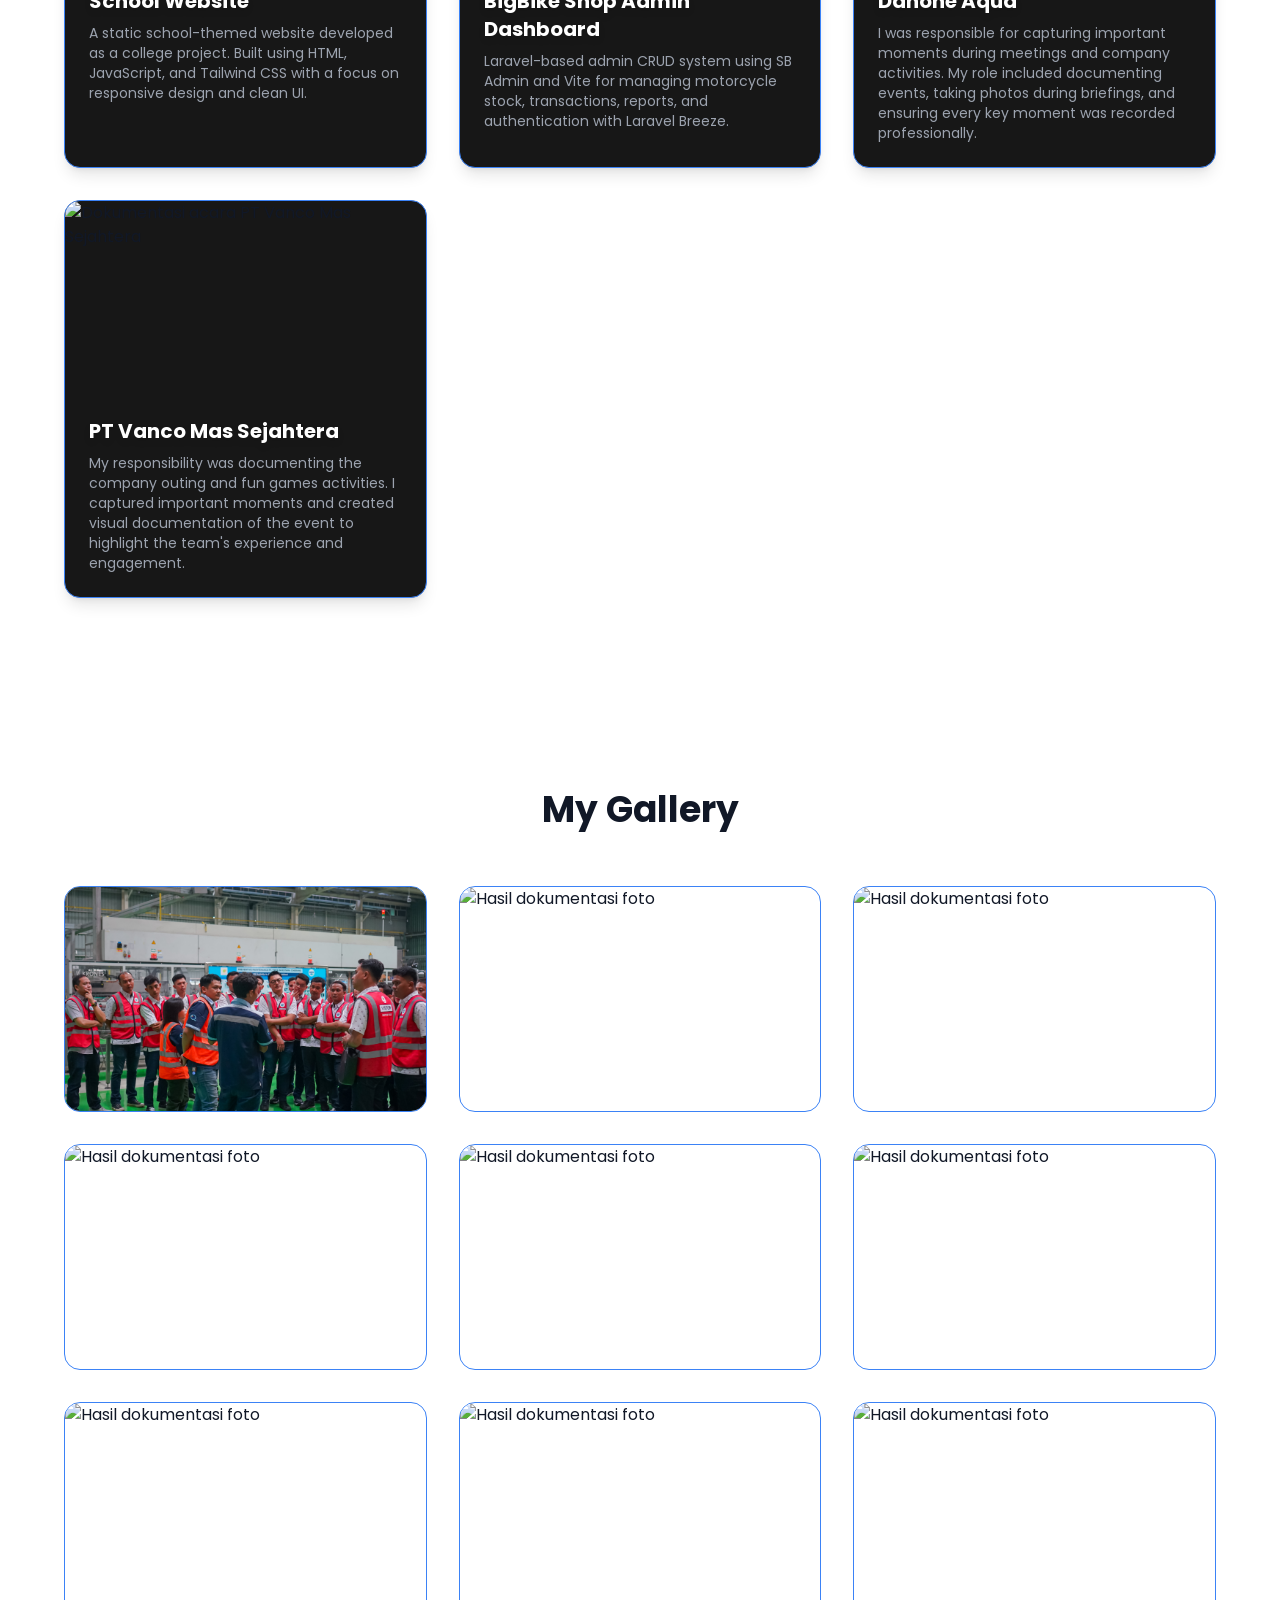
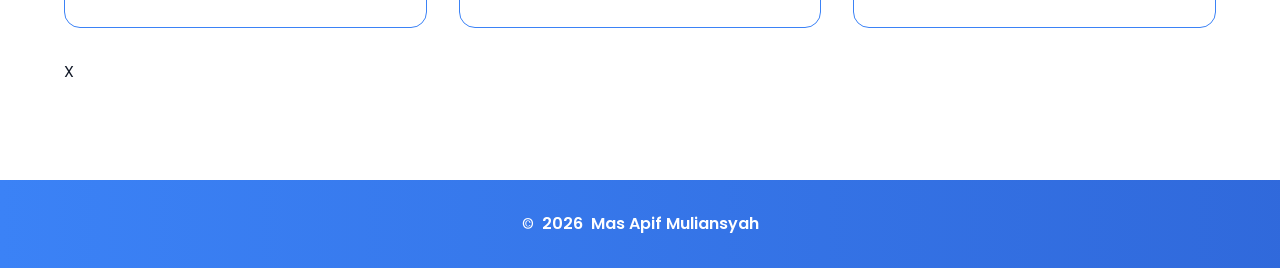
==== commit dbf0a53f: "updatee" ====
--- a/index.html
+++ b/index.html
@@ -119,6 +119,11 @@
               <li>
                 <a href="#projects" class="hover:text-blue-800 transition"
                   >Projects</a
+                >
+              </li>
+              <li>
+                <a href="#gallery" class="hover:text-blue-800 transition"
+                  >Gallery</a
                 >
               </li>
             </ul>
@@ -190,6 +195,14 @@
                 Projects
               </a>
             </li>
+            <li>
+              <a
+                href="#gallery"
+                class="hover:text-blue-800 font-semibold transition"
+              >
+                Gallery
+              </a>
+            </li>
 
             <!-- Contact Button -->
             <a
@@ -719,11 +732,11 @@
       </div>
     </section>
 
-    <section id="projects" class="py-24 overflow-hidden">
+    <section id="projects" class="py-24 px-6">
       <h2 class="text-4xl font-bold text-center mb-14">My Projects</h2>
 
       <!-- 3 PROJECT UNGGULAN (STATIC) -->
-      <div class="max-w-6xl mx-auto grid md:grid-cols-3 gap-8 mb-16 px-6">
+      <div class="max-w-6xl mx-auto grid md:grid-cols-3 gap-8">
         <!-- CARD 1 -->
         <div
           class="bg-neutral-900 border border-blue-500 rounded-2xl overflow-hidden shadow-lg transition duration-300"
@@ -848,189 +861,144 @@
           </div>
         </div>
       </div>
-
-      <!-- WRAPPER biar ke cut pinggir -->
-      <div class="relative overflow-hidden">
-        <!-- TRACK -->
-        <div class="flex gap-8 w-max animate-projects">
-          <!-- CARD 1 -->
-          <div class="projectItem">
-            <div
-              class="group relative border border-blue-500 rounded-2xl overflow-hidden transition duration-500 hover:-translate-y-2 hover:shadow-2xl"
-            >
-              <img
-                src="assets/img/REK00751.jpg"
-                alt="Hasil dokumentasi foto"
-                width="320"
-                height="224"
-                loading="lazy"
-                decoding="async"
-                class="w-full h-56 object-cover transition duration-500 group-hover:scale-110"
-              />
-            </div>
-          </div>
-
-          <!-- CARD 2 -->
-          <div class="projectItem">
-            <div
-              class="group relative border border-blue-500 rounded-2xl overflow-hidden transition duration-500 hover:-translate-y-2 hover:shadow-2xl"
-            >
-              <img
-                src="assets/img/_MG_1223.JPG"
-                alt="Hasil dokumentasi foto"
-                width="320"
-                height="224"
-                loading="lazy"
-                decoding="async"
-                class="w-full h-56 object-cover transition duration-500 group-hover:scale-110"
-              />
-            </div>
-          </div>
-
-          <!-- CARD 3 -->
-          <div class="projectItem">
-            <div
-              class="group relative border border-blue-500 rounded-2xl overflow-hidden transition duration-500 hover:-translate-y-2 hover:shadow-2xl"
-            >
-              <img
-                src="assets/img/_MG_2775.JPG"
-                alt="Hasil dokumentasi foto"
-                width="320"
-                height="224"
-                loading="lazy"
-                decoding="async"
-                class="w-full h-56 object-cover transition duration-500 group-hover:scale-110"
-              />
-            </div>
-          </div>
-
-          <!-- DUPLIKAT UNTUK LOOP -->
-          <div class="projectItem">
-            <div
-              class="group relative border border-blue-500 rounded-2xl overflow-hidden transition duration-500 hover:-translate-y-2 hover:shadow-2xl"
-            >
-              <img
-                src="assets/img/_MG_1225.JPG"
-                alt="Hasil dokumentasi foto"
-                width="320"
-                height="224"
-                loading="lazy"
-                decoding="async"
-                class="w-full h-56 object-cover transition duration-500 group-hover:scale-110"
-              />
-            </div>
-          </div>
-
-          <div class="projectItem">
-            <div
-              class="group relative border border-blue-500 rounded-2xl overflow-hidden transition duration-500 hover:-translate-y-2 hover:shadow-2xl"
-            >
-              <img
-                src="assets/img/_MG_1317.JPG"
-                alt="Hasil dokumentasi foto"
-                width="320"
-                height="224"
-                loading="lazy"
-                decoding="async"
-                class="w-full h-56 object-cover transition duration-500 group-hover:scale-110"
-              />
-            </div>
-          </div>
-        </div>
-      </div>
-
-      <!-- BARIS KEDUA (GERAK KE KANAN) -->
-      <div class="relative overflow-hidden mt-10">
-        <div class="flex gap-8 w-max animate-projects-reverse">
-          <div class="projectItem">
-            <div
-              class="group relative border border-blue-500 rounded-2xl overflow-hidden transition duration-500 hover:-translate-y-2 hover:shadow-2xl"
-            >
-              <img
-                src="assets/img/DSC08023.jpg"
-                alt="Hasil dokumentasi foto"
-                width="320"
-                height="224"
-                loading="lazy"
-                decoding="async"
-                class="w-full h-56 object-cover transition duration-500 group-hover:scale-110"
-              />
-            </div>
-          </div>
-
-          <div class="projectItem">
-            <div
-              class="group relative border border-blue-500 rounded-2xl overflow-hidden transition duration-500 hover:-translate-y-2 hover:shadow-2xl"
-            >
-              <img
-                src="assets/img/DSC08027.jpg"
-                alt="Hasil dokumentasi foto"
-                width="320"
-                height="224"
-                loading="lazy"
-                decoding="async"
-                class="w-full h-56 object-cover transition duration-500 group-hover:scale-110"
-              />
-            </div>
-          </div>
-
-          <div class="projectItem">
-            <div
-              class="group relative border border-blue-500 rounded-2xl overflow-hidden transition duration-500 hover:-translate-y-2 hover:shadow-2xl"
-            >
-              <img
-                src="assets/img/DSC07899.jpg"
-                alt="Hasil dokumentasi foto"
-                width="320"
-                height="224"
-                loading="lazy"
-                decoding="async"
-                class="w-full h-56 object-cover transition duration-500 group-hover:scale-110"
-              />
-            </div>
-          </div>
-
-          <!-- DUPLIKAT UNTUK LOOP -->
-          <div class="projectItem">
-            <div
-              class="group relative border border-blue-500 rounded-2xl overflow-hidden transition duration-500 hover:-translate-y-2 hover:shadow-2xl"
-            >
-              <img
-                src="assets/img/DSC08174.jpg"
-                alt="Hasil dokumentasi foto"
-                width="320"
-                height="224"
-                loading="lazy"
-                decoding="async"
-                class="w-full h-56 object-cover transition duration-500 group-hover:scale-110"
-              />
-            </div>
-          </div>
-
-          <div class="projectItem">
-            <div
-              class="group relative border border-blue-500 rounded-2xl overflow-hidden transition duration-500 hover:-translate-y-2 hover:shadow-2xl"
-            >
-              <img
-                src="assets/img/DSC07665.jpg"
-                alt="Hasil dokumentasi foto"
-                width="320"
-                height="224"
-                loading="lazy"
-                decoding="async"
-                class="w-full h-56 object-cover transition duration-500 group-hover:scale-110"
-              />
-            </div>
-          </div>
-        </div>
+    </section>
+
+    <!-- ================= MY GALLERY (static grid, no auto-scroll) ================= -->
+    <section id="gallery" class="py-24 px-6">
+      <h2 class="text-4xl font-bold text-center mb-14">My Gallery</h2>
+
+      <div
+        class="max-w-6xl mx-auto grid grid-cols-2 md:grid-cols-3 gap-6 md:gap-8"
+      >
+        <div
+          class="group relative border border-blue-500 rounded-2xl overflow-hidden"
+        >
+          <img
+            src="assets/img/REK00751.jpg"
+            alt="Hasil dokumentasi foto"
+            width="320"
+            height="224"
+            loading="lazy"
+            decoding="async"
+            class="w-full h-56 object-cover transition duration-500 group-hover:scale-110"
+          />
+        </div>
+
+        <div
+          class="group relative border border-blue-500 rounded-2xl overflow-hidden"
+        >
+          <img
+            src="assets/img/_MG_1223.JPG"
+            alt="Hasil dokumentasi foto"
+            width="320"
+            height="224"
+            loading="lazy"
+            decoding="async"
+            class="w-full h-56 object-cover transition duration-500 group-hover:scale-110"
+          />
+        </div>
+
+        <div
+          class="group relative border border-blue-500 rounded-2xl overflow-hidden"
+        >
+          <img
+            src="assets/img/_MG_2775.JPG"
+            alt="Hasil dokumentasi foto"
+            width="320"
+            height="224"
+            loading="lazy"
+            decoding="async"
+            class="w-full h-56 object-cover transition duration-500 group-hover:scale-110"
+          />
+        </div>
+
+        <div
+          class="group relative border border-blue-500 rounded-2xl overflow-hidden"
+        >
+          <img
+            src="assets/img/_MG_1225.JPG"
+            alt="Hasil dokumentasi foto"
+            width="320"
+            height="224"
+            loading="lazy"
+            decoding="async"
+            class="w-full h-56 object-cover transition duration-500 group-hover:scale-110"
+          />
+        </div>
+
+        <div
+          class="group relative border border-blue-500 rounded-2xl overflow-hidden"
+        >
+          <img
+            src="assets/img/_MG_1317.JPG"
+            alt="Hasil dokumentasi foto"
+            width="320"
+            height="224"
+            loading="lazy"
+            decoding="async"
+            class="w-full h-56 object-cover transition duration-500 group-hover:scale-110"
+          />
+        </div>
+
+        <div
+          class="group relative border border-blue-500 rounded-2xl overflow-hidden"
+        >
+          <img
+            src="assets/img/DSC08023.jpg"
+            alt="Hasil dokumentasi foto"
+            width="320"
+            height="224"
+            loading="lazy"
+            decoding="async"
+            class="w-full h-56 object-cover transition duration-500 group-hover:scale-110"
+          />
+        </div>
+
+        <div
+          class="group relative border border-blue-500 rounded-2xl overflow-hidden"
+        >
+          <img
+            src="assets/img/DSC08027.jpg"
+            alt="Hasil dokumentasi foto"
+            width="320"
+            height="224"
+            loading="lazy"
+            decoding="async"
+            class="w-full h-56 object-cover transition duration-500 group-hover:scale-110"
+          />
+        </div>
+
+        <div
+          class="group relative border border-blue-500 rounded-2xl overflow-hidden"
+        >
+          <img
+            src="assets/img/DSC07899.jpg"
+            alt="Hasil dokumentasi foto"
+            width="320"
+            height="224"
+            loading="lazy"
+            decoding="async"
+            class="w-full h-56 object-cover transition duration-500 group-hover:scale-110"
+          />
+        </div>
+
+        <div
+          class="group relative border border-blue-500 rounded-2xl overflow-hidden"
+        >
+          <img
+            src="assets/img/DSC08174.jpg"
+            alt="Hasil dokumentasi foto"
+            width="320"
+            height="224"
+            loading="lazy"
+            decoding="async"
+            class="w-full h-56 object-cover transition duration-500 group-hover:scale-110"
+          />
+        </div>
+
+        X
       </div>
     </section>
-
-    <audio id="bgMusic" loop muted playsinline preload="none">
-      <source src="assets/music/multo.mp3" type="audio/mpeg" />
-    </audio>
-
-   
 
     <footer class="relative w-full py-8 text-white text-center overflow-hidden">
       <div class="relative z-10 flex items-center justify-center space-x-2">
--- a/style.css
+++ b/style.css
@@ -92,62 +92,6 @@
   animation: blueGlow 2s ease infinite;
 }
 
-/* lebar tiap card biar rapi horizontal */
-.projectItem {
-  min-width: 260px;
-  max-width: 320px;
-  flex: 1 0 auto;
-  contain: content;
-}
-
-.projectItem img {
-  contain: paint;
-}
-
-/* wrapper: batasi area repaint biar browser tidak repaint seluruh halaman */
-.animate-projects,
-.animate-projects-reverse {
-  contain: layout paint;
-}
-
-/* BARIS ATAS - pakai translate3d + translateZ(0) supaya animasi jalan di GPU, bukan CPU */
-@keyframes scrollProjects {
-  from {
-    transform: translate3d(0, 0, 0);
-  }
-  to {
-    transform: translate3d(-50%, 0, 0);
-  }
-}
-
-.animate-projects {
-  animation: scrollProjects 25s linear infinite;
-  will-change: transform;
-  backface-visibility: hidden;
-}
-
-/* BARIS BAWAH (KEBALIKAN) */
-@keyframes scrollProjectsReverse {
-  from {
-    transform: translate3d(-50%, 0, 0);
-  }
-  to {
-    transform: translate3d(0, 0, 0);
-  }
-}
-
-.animate-projects-reverse {
-  animation: scrollProjectsReverse 25s linear infinite;
-  will-change: transform;
-  backface-visibility: hidden;
-}
-
-/* pause saat hover biar UX cakep */
-.animate-projects:hover,
-.animate-projects-reverse:hover {
-  animation-play-state: paused;
-}
-
 /* Lingkaran pulsate */
 @keyframes pulseSmooth {
   0% {
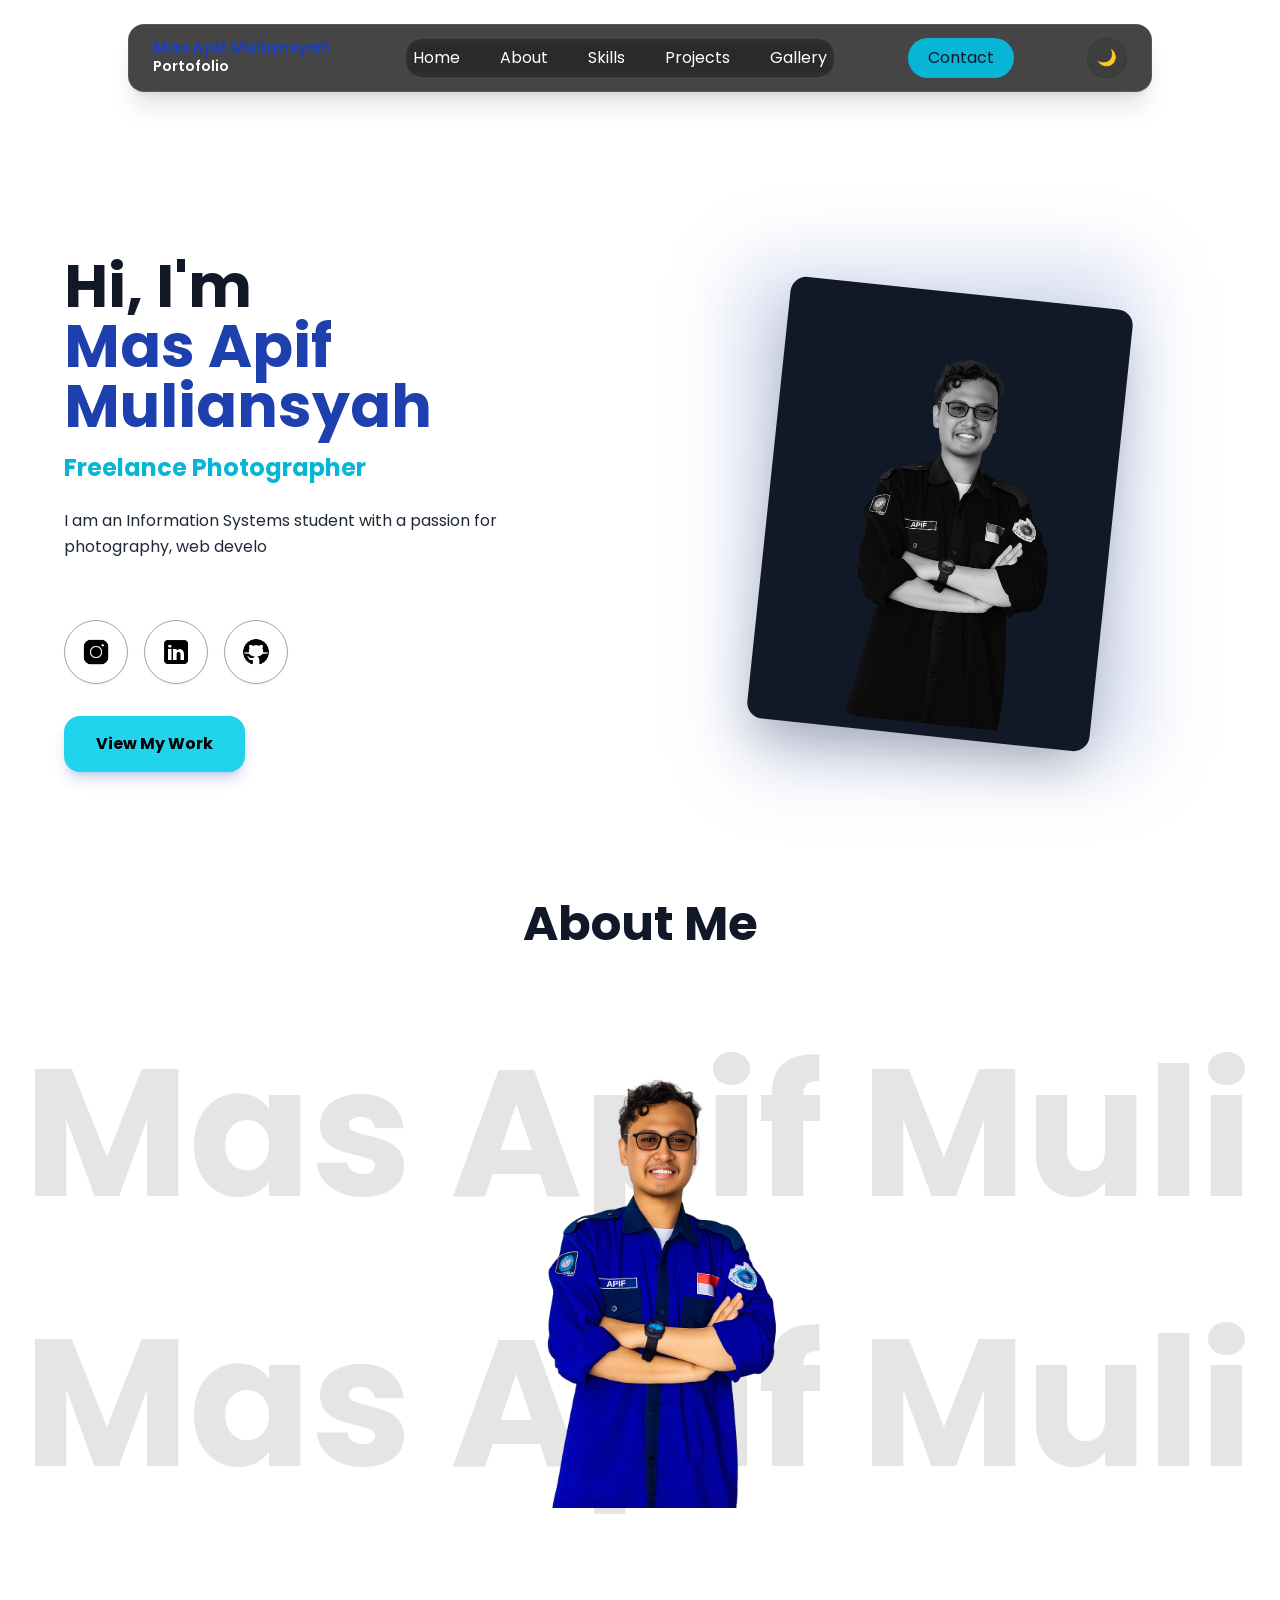
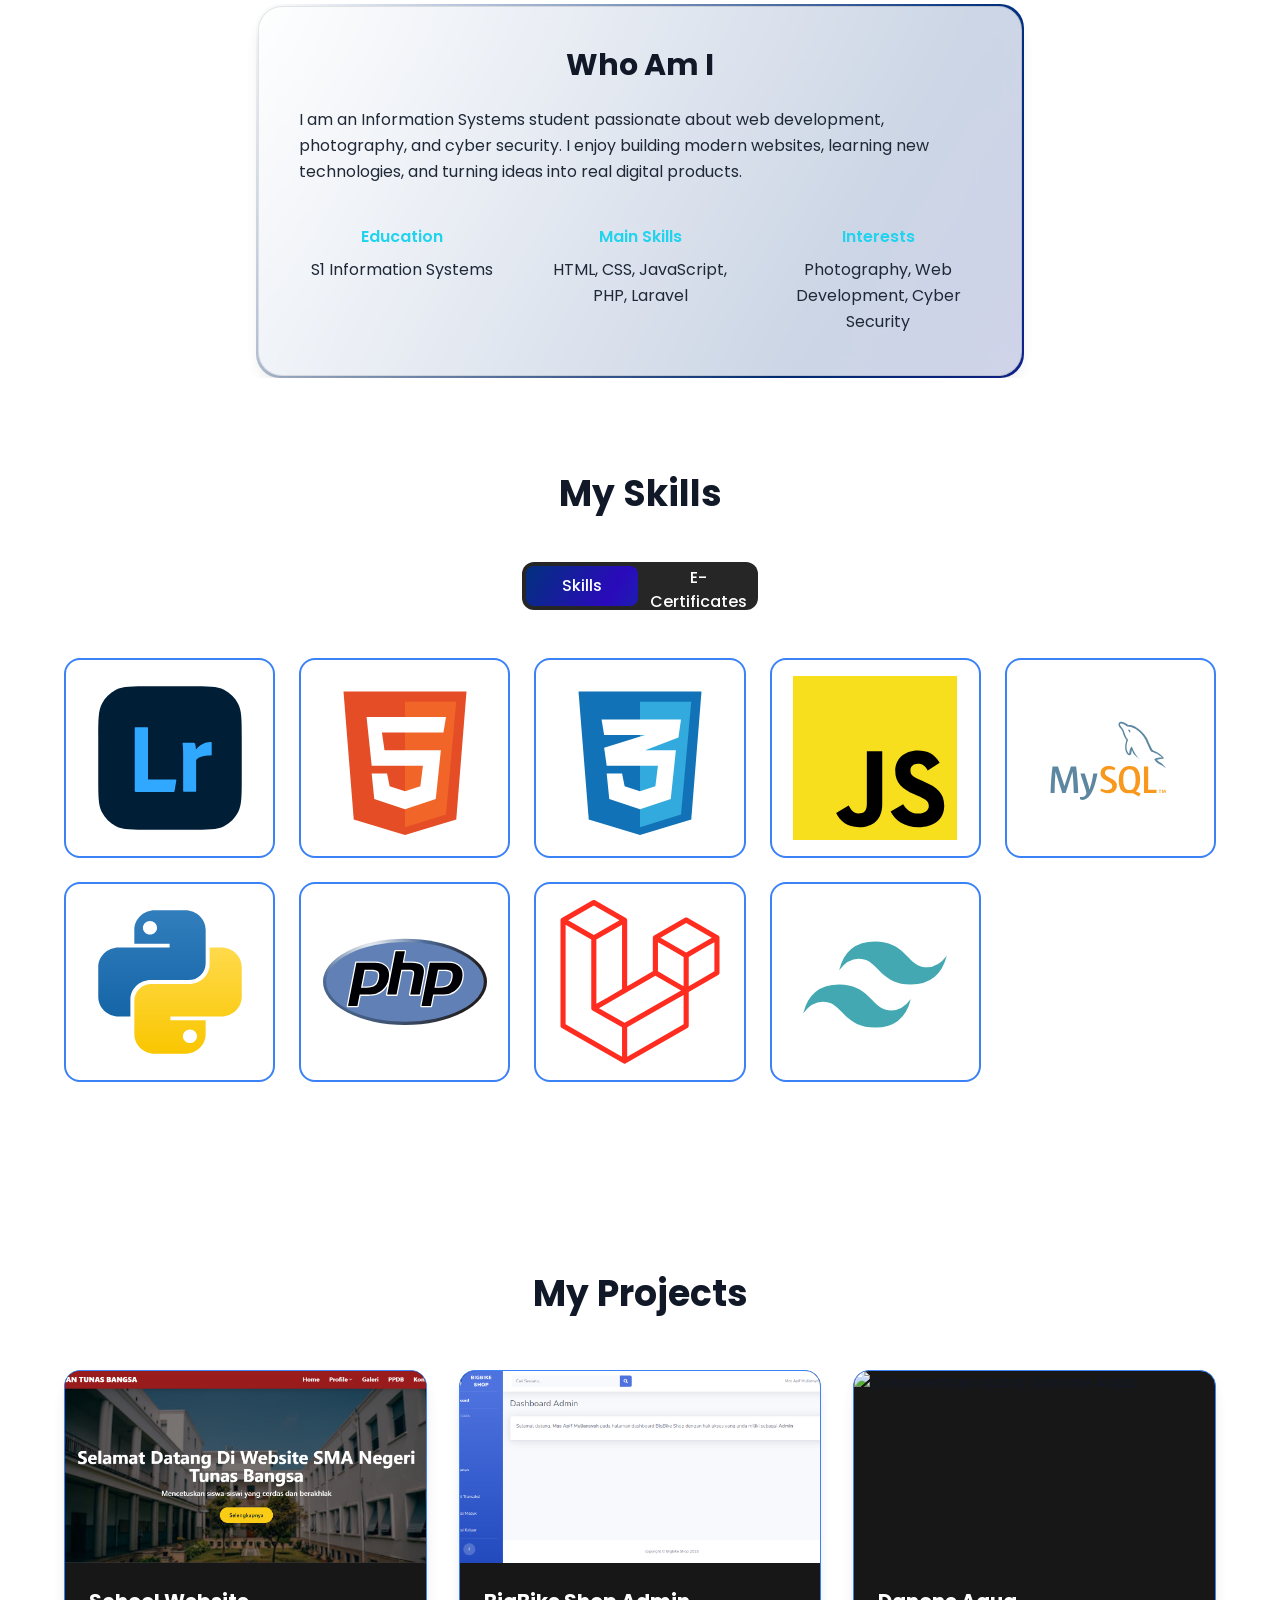
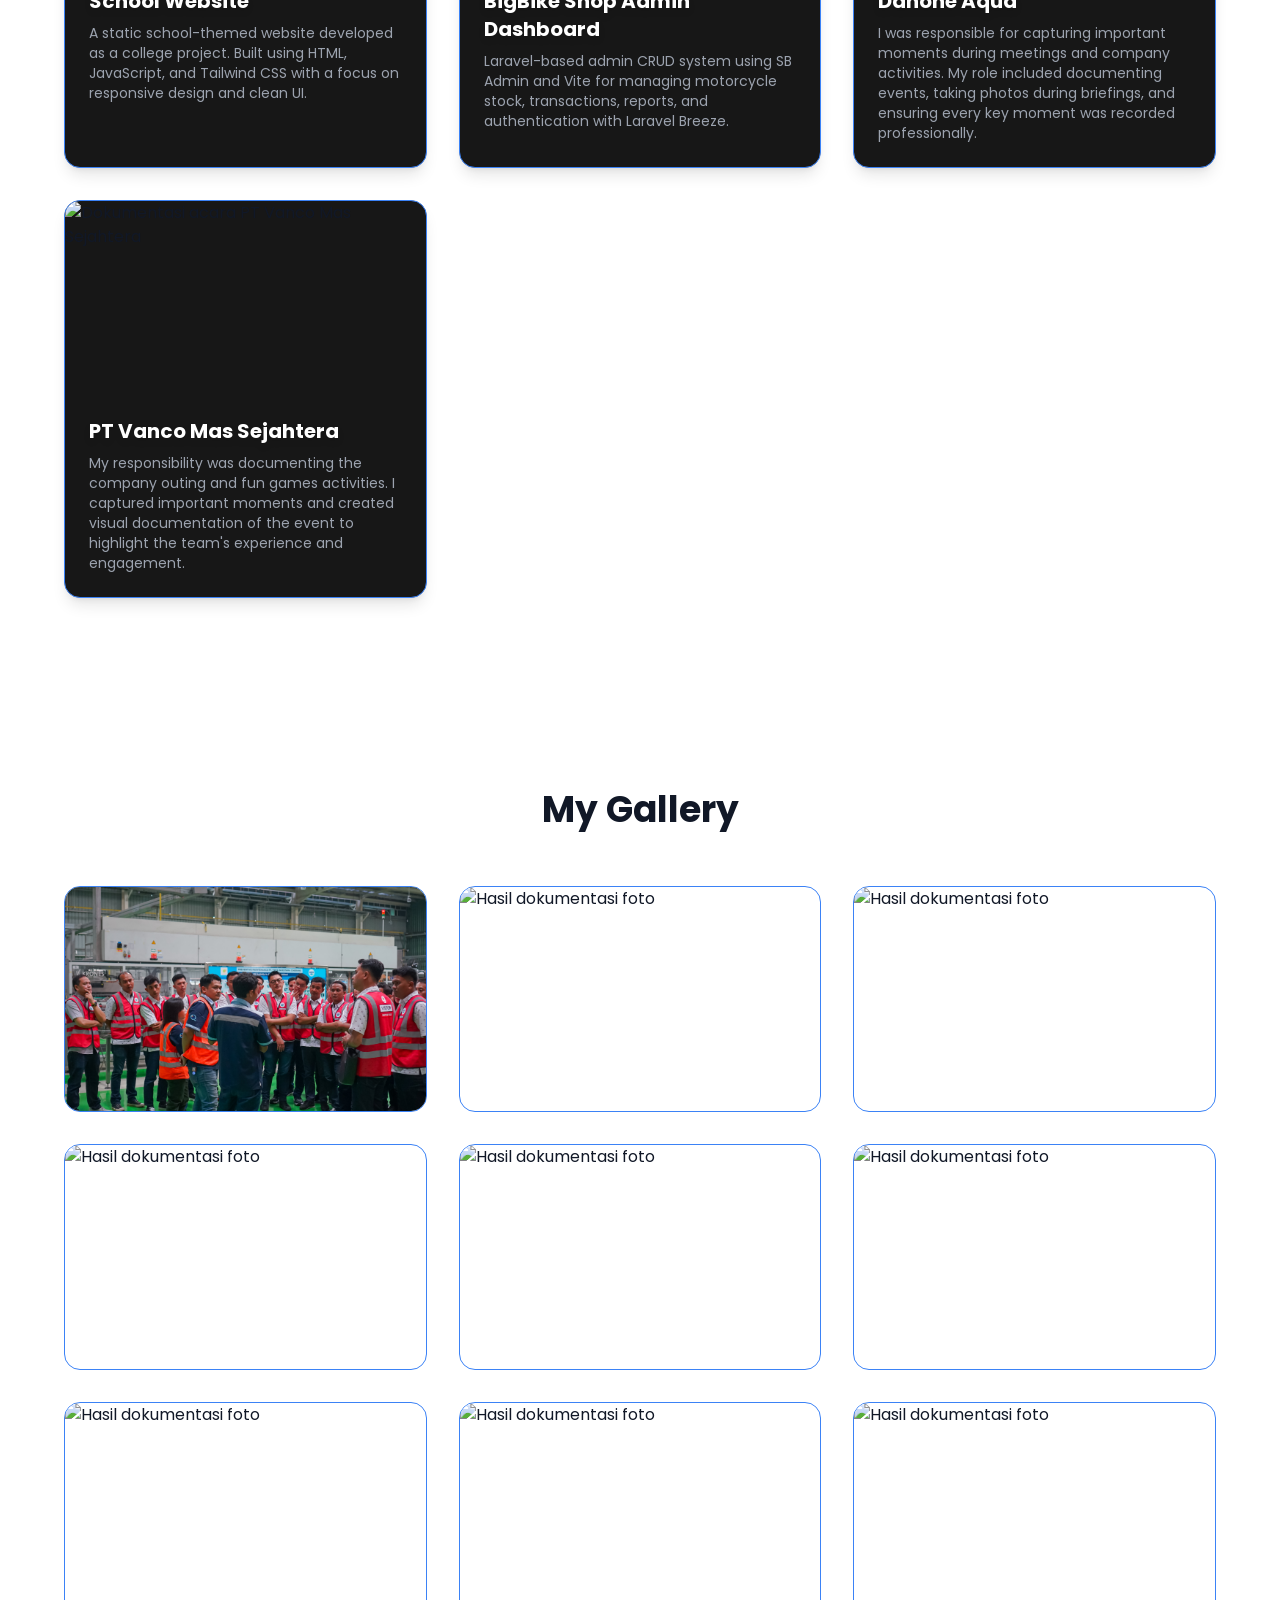
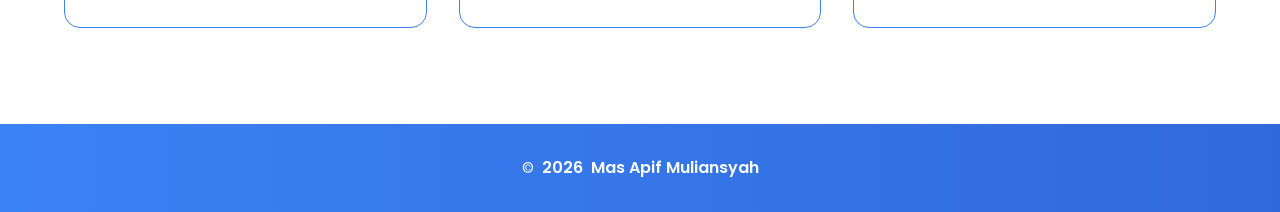
==== commit 68b1f5d2: "updatee" ====
--- a/index.html
+++ b/index.html
@@ -995,8 +995,6 @@
             class="w-full h-56 object-cover transition duration-500 group-hover:scale-110"
           />
         </div>
-
-        X
       </div>
     </section>
 
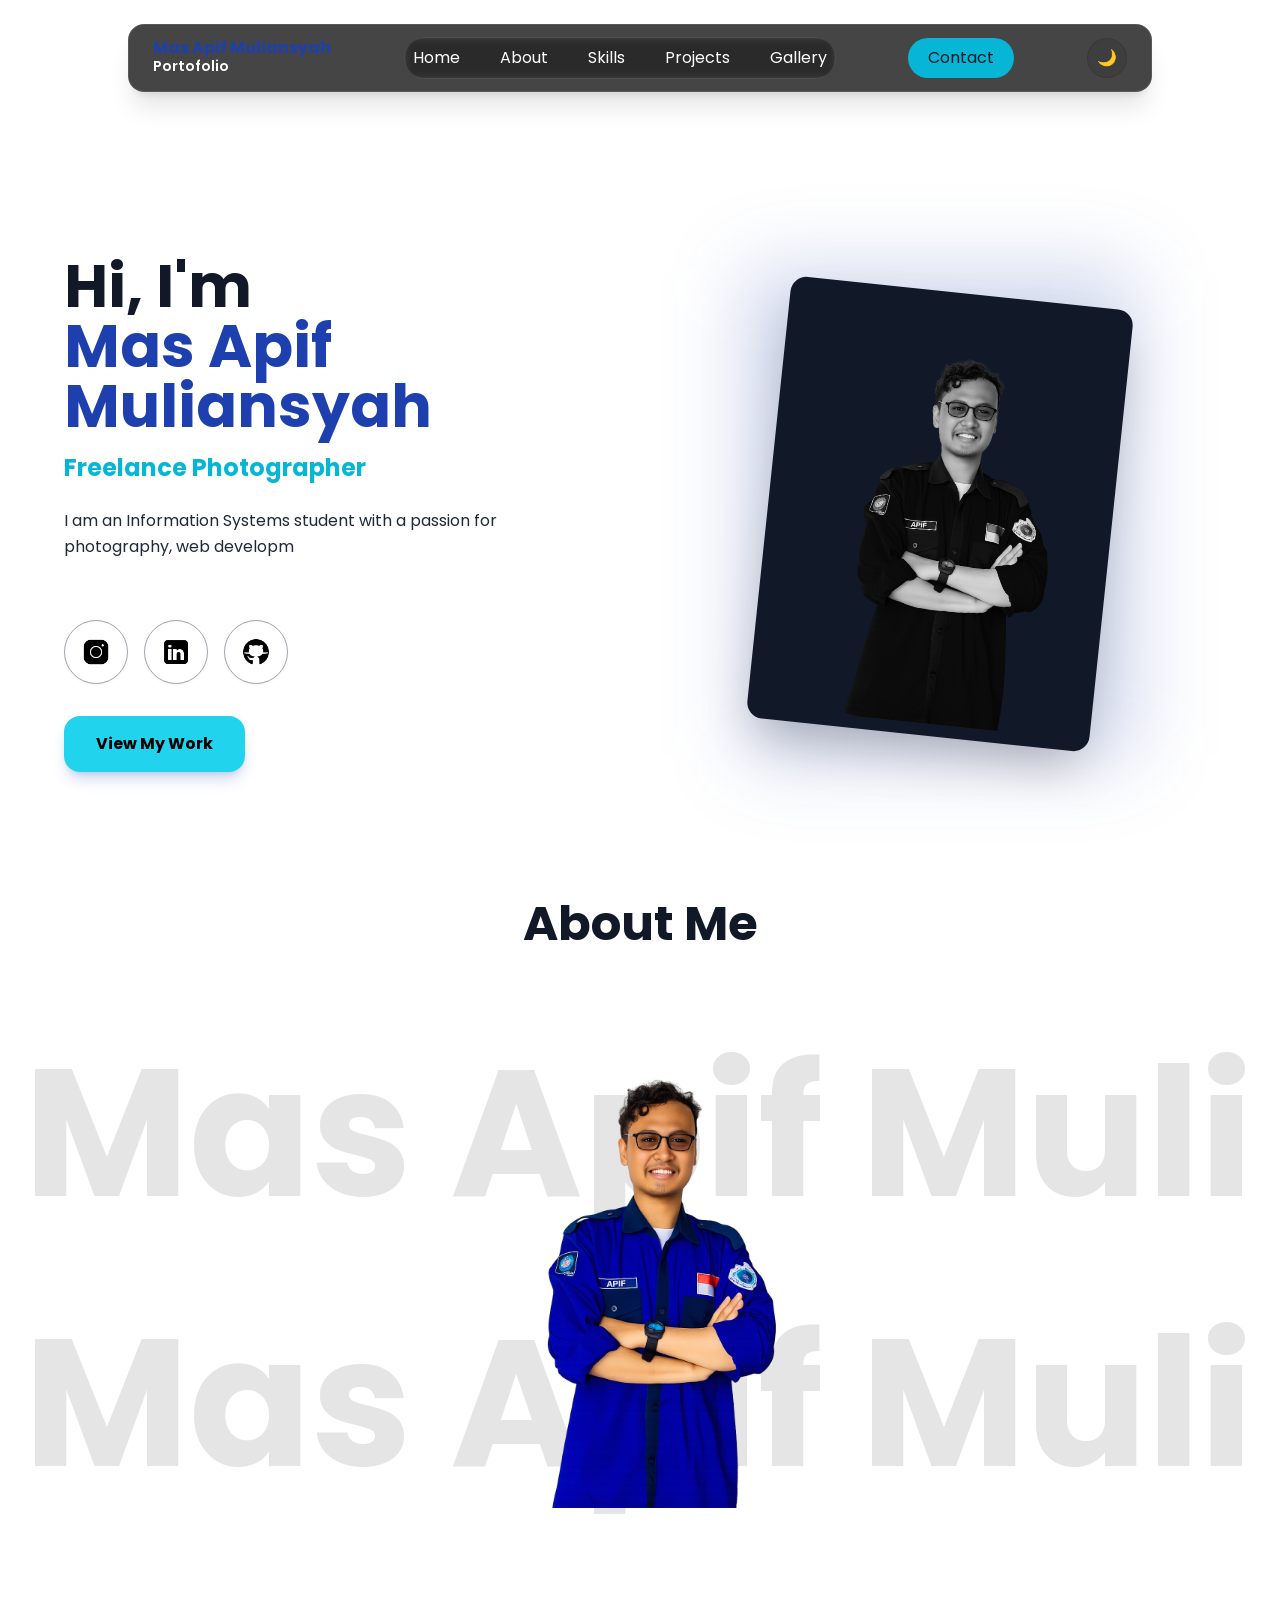
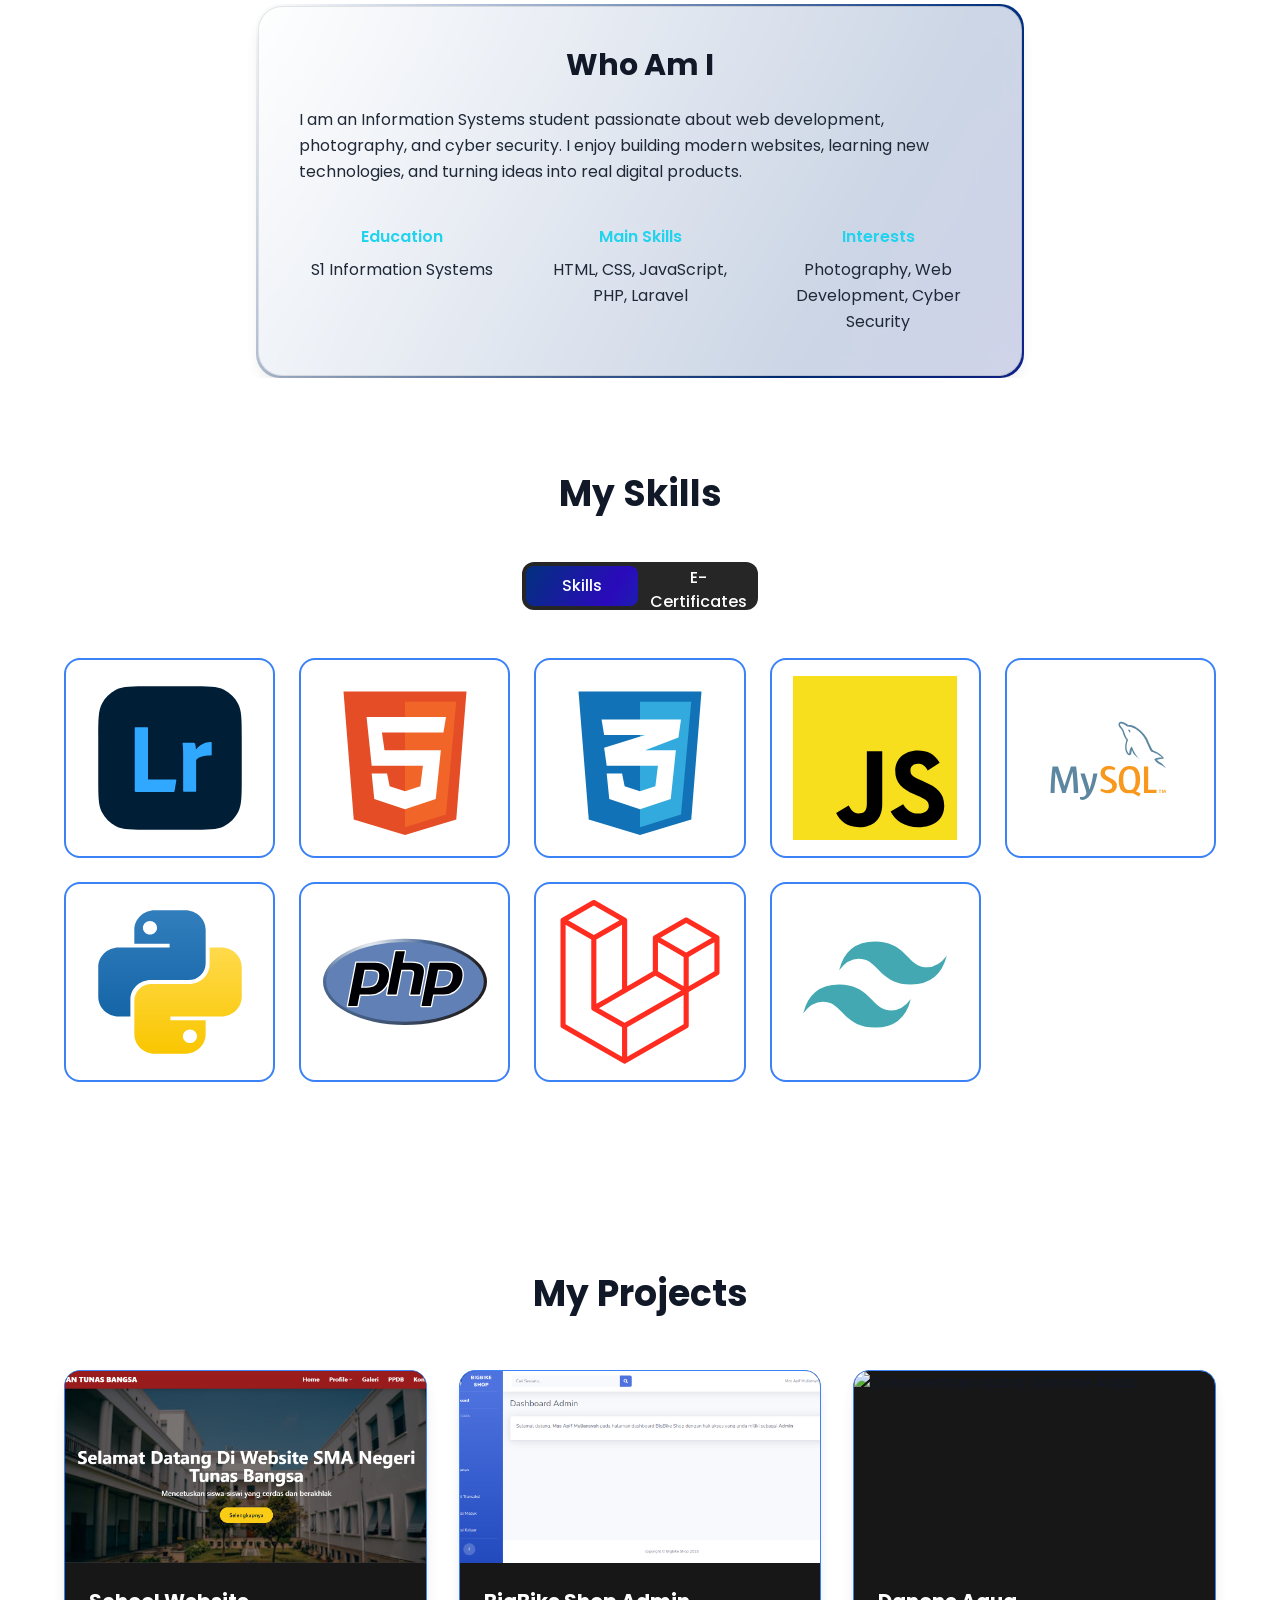
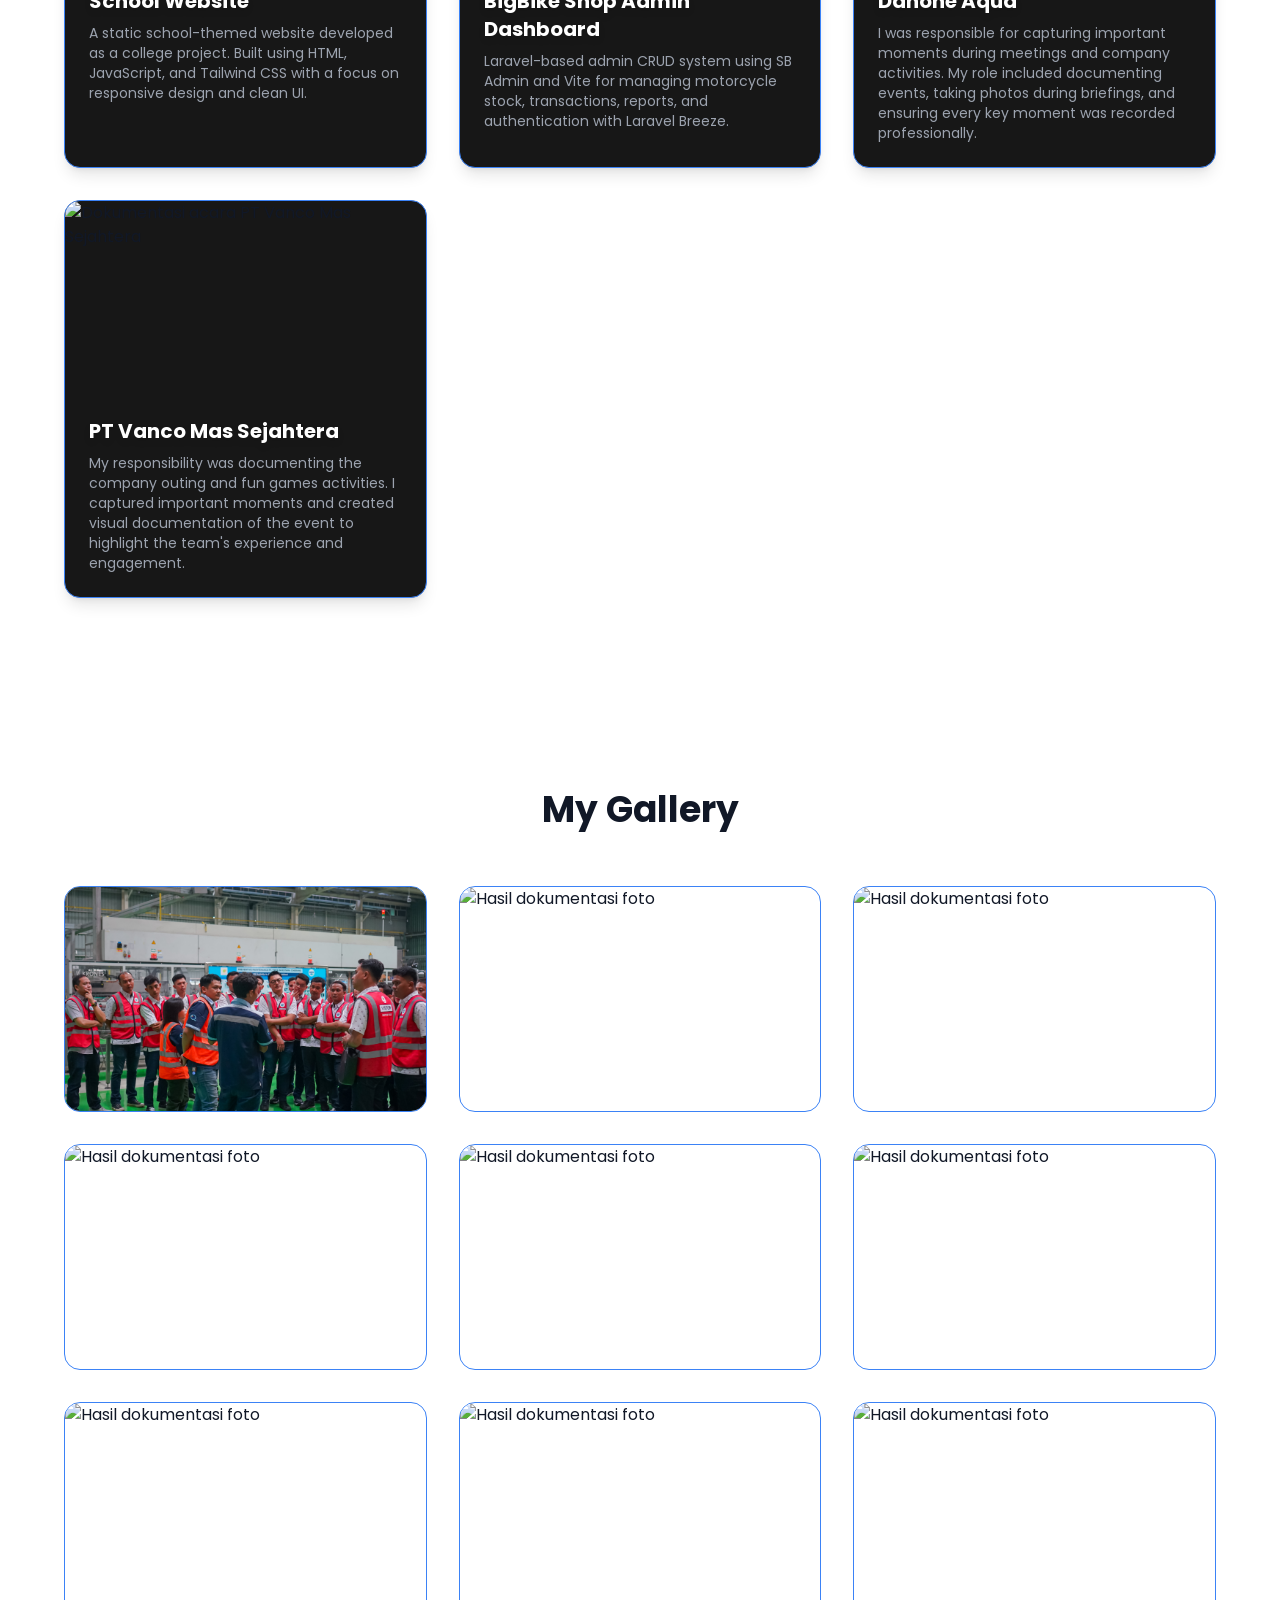
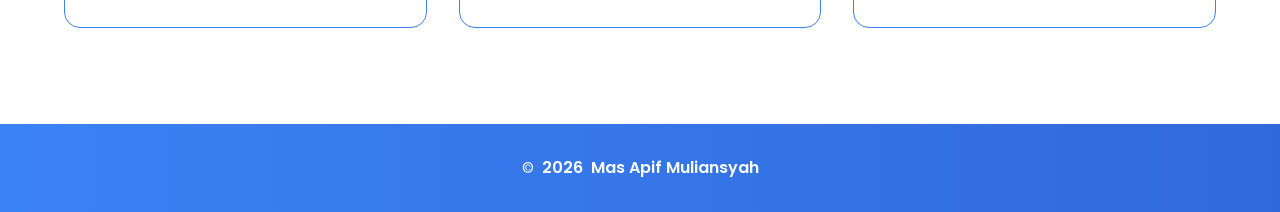
==== commit e19fafa9: "updatee" ====
--- a/index.html
+++ b/index.html
@@ -738,8 +738,11 @@
       <!-- 3 PROJECT UNGGULAN (STATIC) -->
       <div class="max-w-6xl mx-auto grid md:grid-cols-3 gap-8">
         <!-- CARD 1 -->
-        <div
-          class="bg-neutral-900 border border-blue-500 rounded-2xl overflow-hidden shadow-lg transition duration-300"
+        <a
+          href="https://website-sekolah-sooty.vercel.app/"
+          target="_blank"
+          rel="noopener noreferrer"
+          class="block bg-neutral-900 border border-blue-500 rounded-2xl overflow-hidden shadow-lg transition duration-300 hover:-translate-y-1 hover:shadow-blue-500/30 hover:border-blue-400"
         >
           <img
             src="assets/img/Website Sekolah.png"
@@ -750,17 +753,19 @@
             decoding="async"
             class="w-full h-48 object-cover"
           />
+
           <div class="p-6">
             <h3 class="text-xl font-bold mb-2 text-white drop-shadow-md">
               School Website
             </h3>
+
             <p class="text-gray-400 text-sm">
               A static school-themed website developed as a college project.
               Built using HTML, JavaScript, and Tailwind CSS with a focus on
               responsive design and clean UI.
             </p>
           </div>
-        </div>
+        </a>
 
         <!-- CARD 2 -->
         <div
